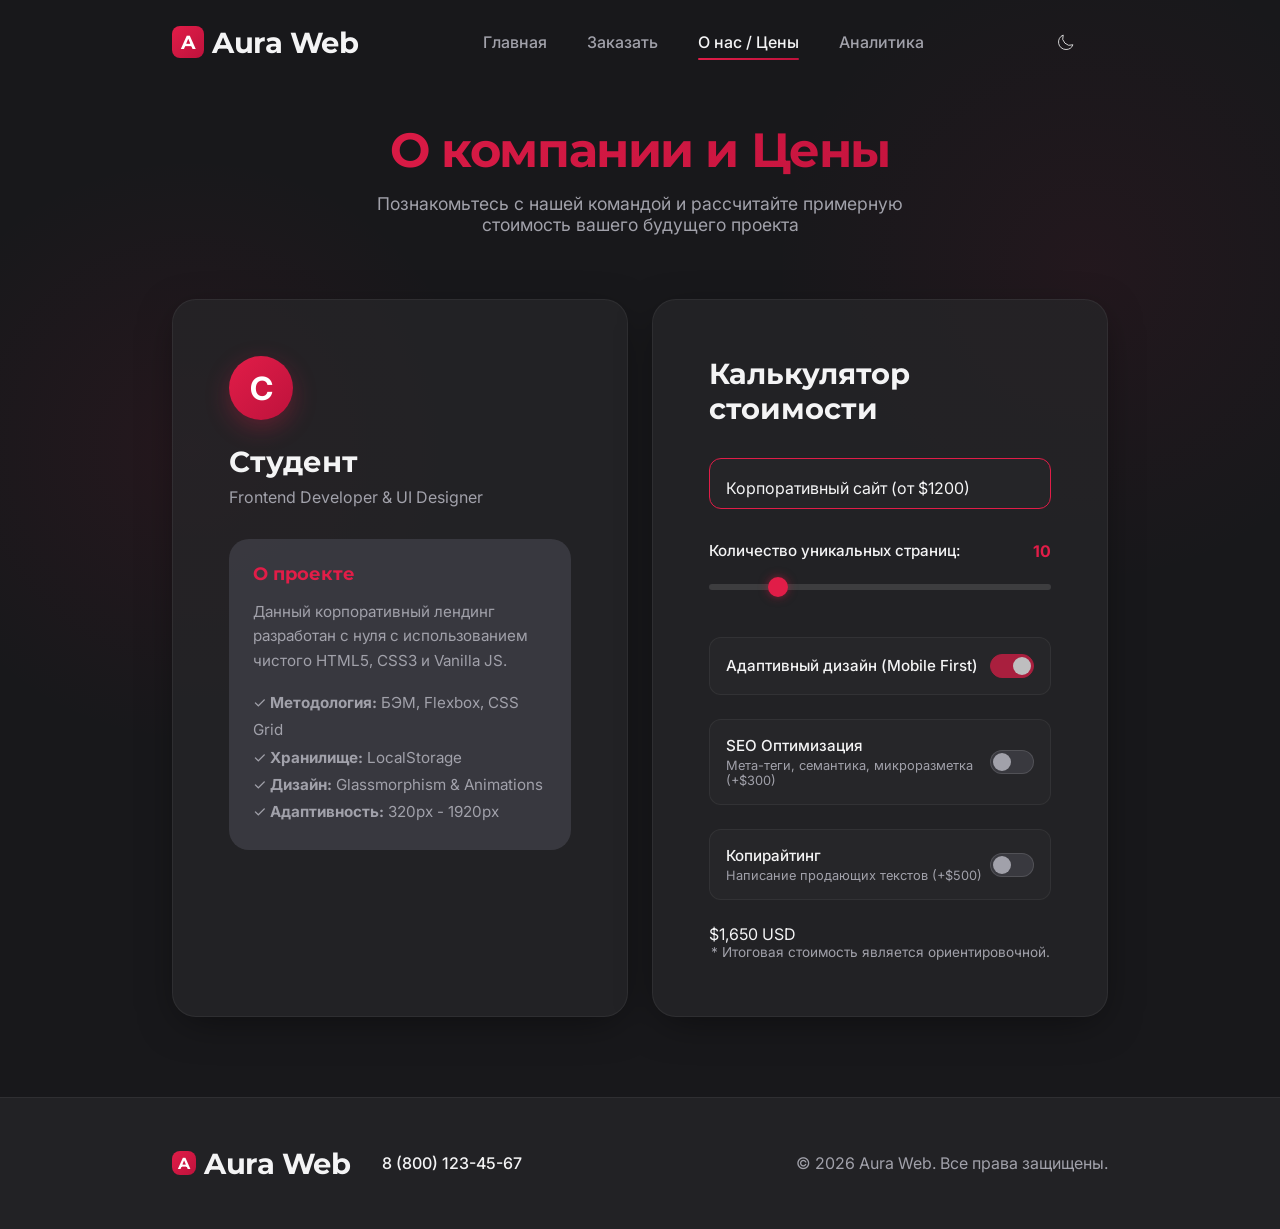
==== pages/about.html @ 347ad2d9 "upload" ====
<!DOCTYPE html>
<html lang="ru" data-theme="dark">

<head>
    <meta charset="UTF-8">
    <meta name="viewport" content="width=device-width, initial-scale=1.0">
    <link rel="preconnect" href="https://fonts.googleapis.com">
    <link rel="preconnect" href="https://fonts.gstatic.com" crossorigin>
    <link
        href="https://fonts.googleapis.com/css2?family=Inter:wght@400;500;600&family=Montserrat:wght@600;700&display=swap"
        rel="stylesheet">
    <title>О нас - Aura Web</title>
    <link rel="stylesheet" href="../css/style.css">
    <link rel="icon" href="data:,">

</head>

<body>
    <header class="header" id="header">
        <div class="container header__container">
            <a href="../index.html" class="logo">
                <div class="logo__icon">A</div>
                Aura Web
            </a>
            <nav class="nav">
                <ul class="nav__list" id="nav-list">
                    <li><a href="../index.html" class="nav__link">Главная</a></li>
                    <li><a href="form.html" class="nav__link">Заказать</a></li>
                    <li><a href="about.html" class="nav__link nav__link--active">О нас / Цены</a></li>
                    <li><a href="stats.html" class="nav__link">Аналитика</a></li>
                </ul>
            </nav>
            <div class="header__actions">
                <button class="theme-toggle" id="theme-toggle" aria-label="Переключить тему">
                    <svg fill="none" stroke="currentColor" viewBox="0 0 24 24" width="20" height="20">
                        <use href="../media/icons/moon.svg#moon"></use>
                    </svg>
                </button>
                <div class="burger" id="burger">
                    <span></span><span></span><span></span>
                </div>
            </div>
        </div>
    </header>

    <main class="container page-main">
        <h1 class="section-title animate-on-scroll text-center">О компании и Цены</h1>
        <p class="section-subtitle animate-on-scroll about-hero">Познакомьтесь с
            нашей командой и рассчитайте примерную стоимость вашего будущего проекта</p>

        <div class="form-grid">
            <!-- Author / Info Card -->
            <div class="glass author-card animate-on-scroll">
                <div class="author-avatar">С</div>
                <h2 class="service-tier-title">Студент</h2>
                <p class="service-tier-subtitle">Frontend Developer & UI Designer</p>

                <div class="about-card">
                    <h3 class="about-card-title">О проекте</h3>
                    <p class="about-card-desc">
                        Данный корпоративный лендинг разработан с нуля с использованием чистого HTML5, CSS3 и Vanilla
                        JS.
                    </p>
                    <ul class="about-list">
                        <li>✓ <strong>Методология:</strong> БЭМ, Flexbox, CSS Grid</li>
                        <li>✓ <strong>Хранилище:</strong> LocalStorage</li>
                        <li>✓ <strong>Дизайн:</strong> Glassmorphism & Animations</li>
                        <li>✓ <strong>Адаптивность:</strong> 320px - 1920px</li>
                    </ul>
                </div>
            </div>

            <!-- Calculator Card -->
            <div class="glass calc-card animate-on-scroll calc-card-wrap">
                <h2 class="calc-title">Калькулятор стоимости</h2>

                <div class="input-float">
                    <select id="calc-type" class="form__input">
                        <option value="landing">Лендинг пейдж (от $500)</option>
                        <option value="corporate" selected>Корпоративный сайт (от $1200)</option>
                        <option value="ecommerce">Интернет-магазин (от $2500)</option>
                        <option value="saas">SaaS Платформа (от $5000)</option>
                    </select>
                </div>

                <div class="my-8">
                    <div class="flex-between">
                        <span class="switch-label">Количество уникальных страниц:</span>
                        <span id="pages-val" class="calc-pages-val">10</span>
                    </div>
                    <input type="range" id="calc-pages" min="1" max="50" value="10">
                </div>

                <div class="switch-wrap">
                    <span class="switch-label">Адаптивный дизайн (Mobile First)</span>
                    <label class="switch">
                        <input type="checkbox" id="calc-mobile" checked disabled>
                        <span class="slider slider--disabled"></span>
                    </label>
                </div>

                <div class="switch-wrap">
                    <div>
                        <span class="switch-label d-block">SEO Оптимизация</span>
                        <span class="calc-sublabel">Мета-теги, семантика, микроразметка
                            (+$300)</span>
                    </div>
                    <label class="switch">
                        <input type="checkbox" id="calc-seo">
                        <span class="slider"></span>
                    </label>
                </div>

                <div class="switch-wrap">
                    <div>
                        <span class="switch-label d-block">Копирайтинг</span>
                        <span class="calc-sublabel">Написание продающих текстов
                            (+$500)</span>
                    </div>
                    <label class="switch">
                        <input type="checkbox" id="calc-copy">
                        <span class="slider"></span>
                    </label>
                </div>

                <div class="price-display">
                    $<span id="total-price">0</span> <span>USD</span>
                </div>

                <p class="calc-disclaimer">
                    * Итоговая стоимость является ориентировочной.
                </p>
            </div>
        </div>
    </main>

    <footer class="footer mt-40">
        <div class="container footer__container">
            <div class="logo">
                <div class="logo__icon logo__icon--small">A</div>Aura Web
            </div>
            <div class="footer__contact">
                <a href="tel:+18001234567" class="footer__phone"
                    style="color: var(--text-primary); text-decoration: none; font-weight: 500;">8 (800) 123-45-67</a>
            </div>
            <div class="footer__copy">&copy; 2026 Aura Web. Все права защищены.</div>
        </div>
    </footer>

    <!-- JS Logic specific to this page inside HTML for immediate parsing -->
    <script src="../js/about.js"></script>
    <script src="../js/storage.js"></script>
</body>

</html>
---- css/style.css ----
/* =========================================================================
   AURA WEB - MAIN STYLESHEET
   ========================================================================= */

/* 1. Variables & Fonts (Burgundy / Gray Theme) */
@import url('variables.css');

/* 2. Reset, Typography, Utilities */
@import url('base.css');

/* 3. Global Layout (Header, Footer, Container) */
@import url('layout.css');

/* 4. Reusable UI Components */
@import url('components.css');

/* 5. Page-Specific Styles */
@import url('pages.css');

/* 6. Media Queries */
@import url('responsive.css');
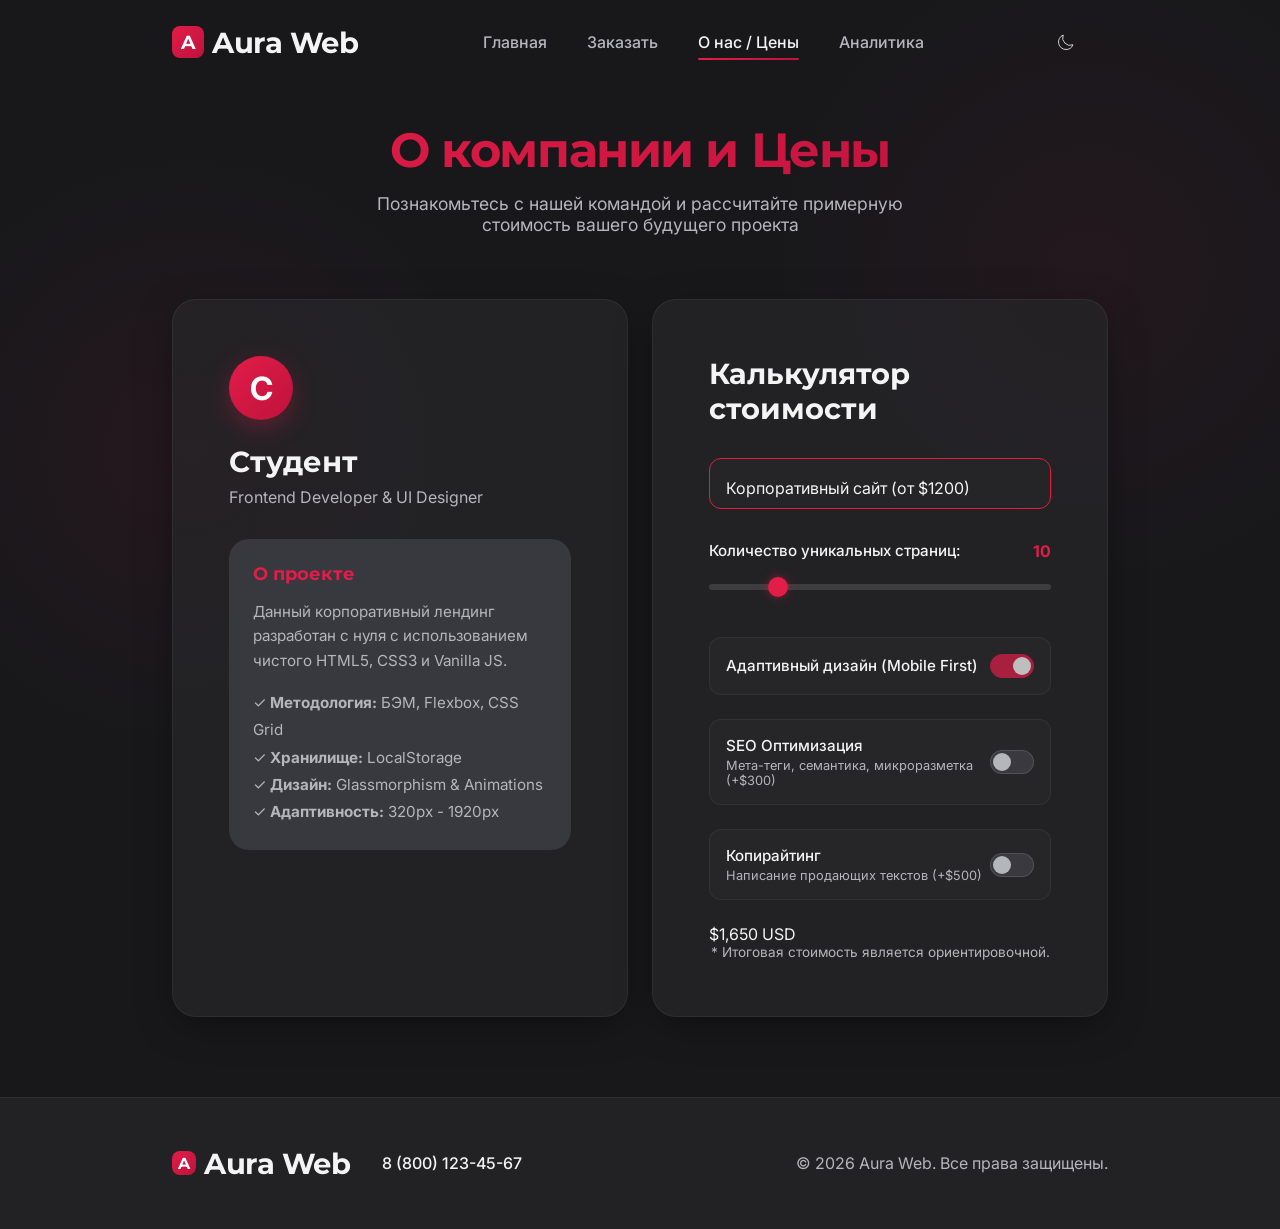
==== commit e33955bb: "validator_fix_and_optimize" ====
--- a/pages/about.html
+++ b/pages/about.html
@@ -10,9 +10,16 @@
         href="https://fonts.googleapis.com/css2?family=Inter:wght@400;500;600&family=Montserrat:wght@600;700&display=swap"
         rel="stylesheet">
     <title>О нас - Aura Web</title>
-    <link rel="stylesheet" href="../css/style.css">
-    <link rel="icon" href="data:,">
-
+    <link rel="stylesheet" href="../css/variables.css">
+    <link rel="stylesheet" href="../css/base.css">
+    <link rel="stylesheet" href="../css/layout.css">
+    <link rel="stylesheet" href="../css/components.css">
+    <link rel="stylesheet" href="../css/pages.css">
+    <link rel="stylesheet" href="../css/responsive.css">
+    <meta name="description" content="Aura Web — премиальная разработка корпоративных сайтов и приложений.">
+    <meta property="og:title" content="О нас - Aura Web">
+    <meta property="og:description" content="Aura Web — премиальная разработка корпоративных сайтов и приложений.">
+    <link rel="icon" type="image/svg+xml" href="[data-uri]">
 </head>
 
 <body>
@@ -36,9 +43,9 @@
                         <use href="../media/icons/moon.svg#moon"></use>
                     </svg>
                 </button>
-                <div class="burger" id="burger">
+                <button class="burger" id="burger" aria-label="Открыть мобильное меню" type="button">
                     <span></span><span></span><span></span>
-                </div>
+                </button>
             </div>
         </div>
     </header>
--- a/css/variables.css
+++ b/css/variables.css
@@ -0,0 +1,76 @@
+/* =========================================================================
+   VARIABLES & THEME (Burgundy / Gray)
+   ========================================================================= */
+@import url('https://fonts.googleapis.com/css2?family=Outfit:wght@300;400;500;600;700;800&family=Space+Grotesk:wght@500;700&display=swap');
+
+:root {
+    /* Dark Mode - Gray background, Burgundy Accents */
+    --bg-color: #18181b;
+    /* zinc-900 */
+    --bg-gradient: radial-gradient(circle at 15% 50%, rgba(190, 18, 60, 0.08), transparent 25%),
+        radial-gradient(circle at 85% 30%, rgba(159, 18, 57, 0.08), transparent 25%);
+    --surface: rgba(39, 39, 42, 0.7);
+    /* zinc-800 */
+    --surface-hover: rgba(63, 63, 70, 0.8);
+    /* zinc-700 */
+    --text-primary: #f4f4f5;
+    /* zinc-100 */
+    --text-secondary: #b5b5bc;
+    /* zinc-400 */
+    --border-light: rgba(255, 255, 255, 0.06);
+    --border-strong: rgba(255, 255, 255, 0.12);
+    --glass-shadow: 0 10px 40px -10px rgba(0, 0, 0, 0.5);
+
+    /* Burgundy Accents */
+    --accent-1: #e11d48;
+    /* rose-600 */
+    --accent-2: #be123c;
+    /* rose-700 */
+    --accent-gradient: linear-gradient(135deg, var(--accent-1), var(--accent-2));
+
+    --success: #10b981;
+    /* emerald-500 */
+    --danger: #ef4444;
+    /* red-500 */
+    --warning: #f59e0b;
+    /* amber-500 */
+
+    --font-main: 'Inter', sans-serif;
+    --font-display: 'Montserrat', sans-serif;
+    --radius-sm: 12px;
+    --radius-md: 20px;
+    --radius-lg: 24px;
+    --transition-fast: 0.2s cubic-bezier(0.4, 0, 0.2, 1);
+    --transition-normal: 0.4s cubic-bezier(0.4, 0, 0.2, 1);
+    --transition-slow: 0.7s cubic-bezier(0.22, 1, 0.36, 1);
+}
+
+[data-theme="light"] {
+    /* Light Mode - Neutral Gray background, Burgundy Accents */
+    --bg-color: #f4f4f5;
+    /* zinc-100 */
+    --bg-gradient: radial-gradient(circle at 15% 50%, rgba(225, 29, 72, 0.1), transparent 25%),
+        radial-gradient(circle at 85% 30%, rgba(190, 18, 60, 0.1), transparent 25%);
+    --surface: rgba(255, 255, 255, 0.7);
+    --surface-hover: rgba(255, 255, 255, 0.95);
+    --text-primary: #27272a;
+    /* zinc-800 */
+    --text-secondary: #3f3f46;
+    /* zinc-700 (Darker for better contrast) */
+    --border-light: rgba(24, 24, 27, 0.08);
+    /* zinc-900 at 8% */
+    --border-strong: rgba(24, 24, 27, 0.15);
+    --glass-shadow: 0 10px 40px -10px rgba(24, 24, 27, 0.08);
+
+    --accent-1: #e11d48;
+    /* rose-600 */
+    --accent-2: #be123c;
+    /* rose-700 */
+
+    --success: #059669;
+    /* emerald-600 */
+    --danger: #dc2626;
+    /* red-600 */
+    --warning: #d97706;
+    /* amber-600 */
+}
--- a/css/base.css
+++ b/css/base.css
@@ -0,0 +1,178 @@
+/* =========================================================================
+      RESET & BASE
+      ========================================================================= */
+* {
+    margin: 0;
+    padding: 0;
+    box-sizing: border-box;
+}
+
+html {
+    scroll-behavior: smooth;
+}
+
+img,
+picture,
+video,
+canvas,
+svg {
+    display: block;
+    max-width: 100%;
+    height: auto;
+}
+
+body {
+    font-family: var(--font-main);
+    background-color: var(--bg-color);
+    background-image: var(--bg-gradient);
+    background-attachment: fixed;
+    color: var(--text-primary);
+    /* Dynamic color based on theme */
+    min-height: 100vh;
+    display: flex;
+    flex-direction: column;
+    overflow-x: hidden;
+    overflow-wrap: break-word;
+    word-break: break-word;
+    transition: background-color var(--transition-normal), color var(--transition-normal);
+}
+
+@keyframes pageLoad {
+    0% {
+        opacity: 0;
+        transform: translateY(20px);
+    }
+
+    100% {
+        opacity: 1;
+        transform: translateY(0);
+    }
+}
+
+main {
+    animation: pageLoad 0.8s cubic-bezier(0.22, 1, 0.36, 1) forwards;
+}
+
+/* Custom Scrollbar */
+::-webkit-scrollbar {
+    width: 10px;
+}
+
+::-webkit-scrollbar-track {
+    background: var(--bg-color);
+}
+
+::-webkit-scrollbar-thumb {
+    background: var(--surface-hover);
+    border-radius: 5px;
+}
+
+::-webkit-scrollbar-thumb:hover {
+    background: var(--accent-1);
+}
+
+a {
+    text-decoration: none;
+    color: inherit;
+}
+
+li {
+    list-style: none;
+}
+
+button,
+input,
+select,
+textarea {
+    font-family: inherit;
+}
+
+button {
+    cursor: pointer;
+    border: none;
+    background: none;
+}
+
+/* =========================================================================
+      TYPOGRAPHY
+      ========================================================================= */
+h1,
+h2,
+h3,
+h4 {
+    font-family: var(--font-display);
+    font-weight: 700;
+}
+
+h1 {
+    line-height: 1.1;
+    letter-spacing: -0.03em;
+}
+
+.section-title {
+    font-size: clamp(2rem, 4vw, 3rem);
+    font-weight: 700;
+    margin-bottom: 1rem;
+    background: var(--accent-gradient);
+    -webkit-background-clip: text;
+    background-clip: text;
+    -webkit-text-fill-color: transparent;
+}
+
+.section-subtitle {
+    font-size: 1.1rem;
+    color: var(--text-secondary);
+    margin-bottom: 3rem;
+    max-width: 600px;
+}
+
+/* =========================================================================
+      TABLES
+      ========================================================================= */
+table {
+    width: 100%;
+    border-collapse: collapse;
+    font-family: var(--font-main);
+}
+
+th {
+    font-size: 12px;
+    font-weight: 600;
+    text-transform: uppercase;
+    text-align: left;
+    padding: 1rem;
+    color: var(--text-secondary);
+    border-bottom: 1px solid var(--border-strong);
+}
+
+td {
+    padding: 1rem;
+    border-bottom: 1px solid var(--border-light);
+    font-variant-numeric: tabular-nums;
+    /* Monospaced numbers */
+}
+
+/* =========================================================================
+      UTILITIES & ANIMATIONS
+      ========================================================================= */
+.glass {
+    background: var(--surface);
+    backdrop-filter: blur(16px);
+    -webkit-backdrop-filter: blur(16px);
+    border: 1px solid var(--border-light);
+    box-shadow: var(--glass-shadow);
+    border-radius: var(--radius-lg);
+}
+
+/* Fade in up animation class for Intersection Observer */
+.animate-on-scroll {
+    opacity: 0;
+    transform: translateY(30px);
+    transition: opacity 0.8s cubic-bezier(0.22, 1, 0.36, 1), transform 0.8s cubic-bezier(0.22, 1, 0.36, 1);
+    will-change: opacity, transform;
+}
+
+.animate-on-scroll.is-visible {
+    opacity: 1;
+    transform: translateY(0);
+}
--- a/css/layout.css
+++ b/css/layout.css
@@ -0,0 +1,226 @@
+/* =========================================================================
+      CONTAINER
+      ========================================================================= */
+.container {
+    max-width: 1000px;
+    margin: 0 auto;
+    padding-inline: 2rem;
+    width: 100%;
+}
+
+/* =========================================================================
+      HEADER & NAV
+      ========================================================================= */
+.header {
+    position: sticky;
+    top: 0;
+    width: 100%;
+    z-index: 1000;
+    padding: 1.5rem 0;
+    transition: var(--transition-normal);
+    background: transparent;
+    /* Initial state */
+}
+
+.header.scrolled,
+.header--solid {
+    padding: 1rem 0;
+    background: var(--surface);
+    backdrop-filter: blur(20px);
+    -webkit-backdrop-filter: blur(20px);
+    border-bottom: 1px solid var(--border-light);
+    box-shadow: 0 4px 30px rgba(0, 0, 0, 0.1);
+}
+
+.page-main {
+    padding-top: 40px;
+    /* Small gap for non-hero pages */
+    padding-bottom: 80px;
+}
+
+.mt-40 {
+    margin-top: 40px;
+}
+
+.header__container {
+    display: flex;
+    justify-content: space-between;
+    align-items: center;
+    gap: 1rem;
+}
+
+.header__actions {
+    display: flex;
+    align-items: center;
+    gap: 0.5rem;
+}
+
+.logo {
+    font-family: var(--font-display);
+    font-size: 1.8rem;
+    font-weight: 700;
+    letter-spacing: -0.5px;
+    display: flex;
+    align-items: center;
+    gap: 8px;
+}
+
+.logo__icon {
+    width: 32px;
+    height: 32px;
+    background: var(--accent-gradient);
+    border-radius: 8px;
+    display: grid;
+    place-items: center;
+    color: #fff;
+    font-size: 1.2rem;
+}
+
+.theme-toggle {
+    margin-right: 1.5rem;
+    padding: 8px;
+    border-radius: 50%;
+    color: var(--text-primary);
+    transition: transform 0.2s cubic-bezier(0.4, 0, 0.2, 1), background-color 0.2s, color 0.2s;
+    display: grid;
+    place-items: center;
+}
+
+.theme-toggle:hover {
+    background: var(--surface-hover);
+    color: var(--accent-1);
+}
+
+.nav__list {
+    display: flex;
+    gap: 2.5rem;
+    align-items: center;
+}
+
+.nav__link {
+    font-weight: 500;
+    color: var(--text-secondary);
+    transition: var(--transition-fast);
+    position: relative;
+    padding: 0.5rem 0;
+}
+
+.nav__link:hover,
+.nav__link--active {
+    color: var(--text-primary);
+}
+
+.nav__link::after {
+    content: '';
+    position: absolute;
+    bottom: 0;
+    left: 0;
+    width: 0;
+    height: 2px;
+    background: var(--accent-gradient);
+    transition: var(--transition-normal);
+    border-radius: 2px;
+}
+
+.nav__link:hover::after,
+.nav__link--active::after {
+    width: 100%;
+}
+
+.burger {
+    display: none;
+    width: 30px;
+    height: 20px;
+    position: relative;
+    z-index: 1001;
+}
+
+.burger span {
+    display: block;
+    position: absolute;
+    height: 2px;
+    width: 100%;
+    background: var(--text-primary);
+    border-radius: 2px;
+    transition: var(--transition-fast);
+}
+
+.burger span:nth-child(1) {
+    top: 0;
+}
+
+.burger span:nth-child(2) {
+    top: 9px;
+}
+
+.burger span:nth-child(3) {
+    top: 18px;
+}
+
+.burger.active span:nth-child(1) {
+    top: 9px;
+    transform: rotate(45deg);
+}
+
+.burger.active span:nth-child(2) {
+    opacity: 0;
+}
+
+.burger.active span:nth-child(3) {
+    top: 9px;
+    transform: rotate(-45deg);
+}
+
+/* =========================================================================
+      FOOTER
+      ========================================================================= */
+.footer {
+    margin-top: auto;
+    padding: 3rem 0;
+    border-top: 1px solid var(--border-light);
+    background: var(--surface);
+}
+
+.footer__container {
+    display: grid;
+    grid-template-columns: auto 1fr auto;
+    align-items: center;
+    gap: 2rem;
+}
+
+.socials {
+    display: flex;
+    gap: 1rem;
+}
+
+.social-link {
+    width: 40px;
+    height: 40px;
+    border-radius: 50%;
+    background: var(--surface-hover);
+    display: grid;
+    place-items: center;
+    color: var(--text-primary);
+    transition: var(--transition-fast);
+}
+
+.social-link:hover {
+    background: var(--accent-1);
+    color: white;
+    transform: translateY(-3px);
+}
+
+.footer__copy {
+    color: var(--text-secondary);
+}
+
+.logo__icon--small {
+    width: 24px;
+    height: 24px;
+    font-size: 1rem;
+}
+
+.theme-toggle-wrap {
+    display: flex;
+    align-items: center;
+}
--- a/css/components.css
+++ b/css/components.css
@@ -0,0 +1,525 @@
+/* =========================================================================
+      BUTTONS
+      ========================================================================= */
+.btn {
+    display: inline-flex;
+    align-items: center;
+    justify-content: center;
+    gap: 8px;
+    padding: 0.8rem 1.8rem;
+    border-radius: var(--radius-sm);
+    font-family: var(--font-display);
+    font-weight: 600;
+    text-transform: uppercase;
+    letter-spacing: 0.05em;
+    font-size: 1rem;
+    transition: var(--transition-normal);
+    position: relative;
+    overflow: hidden;
+    z-index: 1;
+}
+
+.btn::before {
+    content: '';
+    position: absolute;
+    top: 0;
+    left: 0;
+    width: 100%;
+    height: 100%;
+    background: rgba(255, 255, 255, 0.1);
+    transform: translateX(-100%) skewX(-15deg);
+    transition: var(--transition-normal);
+    z-index: -1;
+}
+
+.btn:hover::before {
+    transform: translateX(100%) skewX(-15deg);
+}
+
+.btn--primary {
+    background: var(--accent-gradient);
+    color: white;
+    box-shadow: 0 4px 15px rgba(225, 29, 72, 0.3);
+}
+
+.btn--primary:hover {
+    box-shadow: 0 6px 25px rgba(225, 29, 72, 0.5);
+    transform: translateY(-2px);
+}
+
+.btn--outline {
+    background: transparent;
+    border: 1px solid var(--border-strong);
+    color: var(--text-primary);
+}
+
+.btn--outline:hover {
+    border-color: var(--accent-1);
+    background: var(--surface);
+}
+
+.btn--danger {
+    background: rgba(239, 68, 68, 0.1);
+    color: var(--danger);
+    border: 1px solid rgba(239, 68, 68, 0.3);
+}
+
+.btn--danger:hover {
+    background: var(--danger);
+    color: white;
+}
+
+/* =========================================================================
+      MODAL & TOAST
+      ========================================================================= */
+.modal-overlay {
+    position: fixed;
+    inset: 0;
+    background: rgba(0, 0, 0, 0.6);
+    backdrop-filter: blur(8px);
+    z-index: 2000;
+    display: flex;
+    align-items: center;
+    justify-content: center;
+    opacity: 0;
+    visibility: hidden;
+    transition: var(--transition-normal);
+}
+
+.modal-overlay.active {
+    opacity: 1;
+    visibility: visible;
+}
+
+.modal {
+    background: var(--surface);
+    border: 1px solid var(--border-light);
+    border-radius: var(--radius-lg);
+    width: 90%;
+    max-width: 600px;
+    padding: 2.5rem;
+    transform: translateY(20px) scale(0.95);
+    transition: var(--transition-normal);
+    box-shadow: 0 25px 50px -12px rgba(0, 0, 0, 0.5);
+}
+
+.modal-overlay.active .modal {
+    transform: translateY(0) scale(1);
+}
+
+.modal__header {
+    display: flex;
+    justify-content: space-between;
+    align-items: center;
+    margin-bottom: 2rem;
+}
+
+.modal__actions {
+    display: flex;
+    gap: 1rem;
+    margin-top: 1rem;
+    width: 100%;
+}
+
+.modal__actions .btn {
+    flex: 1;
+}
+
+.empty-state {
+    display: none;
+    text-align: center;
+    padding: 3rem;
+    color: var(--text-secondary);
+}
+
+.text-center {
+    text-align: center;
+}
+
+.mb-0 {
+    margin-bottom: 0;
+}
+
+.d-block {
+    display: block;
+}
+
+.my-8 {
+    margin: 2rem 0;
+}
+
+.flex-between {
+    display: flex;
+    justify-content: space-between;
+    margin-bottom: 0.5rem;
+}
+
+.btn-close {
+    font-size: 1.5rem;
+    color: var(--text-secondary);
+    transition: var(--transition-fast);
+}
+
+.btn-close:hover {
+    color: var(--text-primary);
+    transform: rotate(90deg);
+}
+
+/* Toast */
+.toast-container {
+    position: fixed;
+    bottom: 2rem;
+    right: 2rem;
+    z-index: 3000;
+    display: flex;
+    flex-direction: column;
+    gap: 1rem;
+}
+
+.toast {
+    padding: 1rem 1.5rem;
+    border-radius: var(--radius-sm);
+    background: var(--surface);
+    border-left: 4px solid var(--accent-1);
+    box-shadow: var(--glass-shadow);
+    display: flex;
+    align-items: center;
+    gap: 1rem;
+    transform: translateX(120%);
+    transition: transform 0.4s cubic-bezier(0.68, -0.55, 0.265, 1.55);
+}
+
+.toast.show {
+    transform: translateX(0);
+}
+
+.toast.error {
+    border-left-color: var(--danger);
+}
+
+.toast.success {
+    border-left-color: var(--success);
+}
+
+/* =========================================================================
+      FORM LAYOUT (Floating Labels)
+      ========================================================================= */
+.form-grid {
+    display: grid;
+    grid-template-columns: repeat(auto-fit, minmax(min(100%, 300px), 1fr));
+    gap: 1.5rem;
+}
+
+.form-grid .full-width {
+    grid-column: 1 / -1;
+}
+
+.input-float {
+    position: relative;
+    margin-bottom: 1.5rem;
+}
+
+.input-float .form__input {
+    width: 100%;
+    padding: 1.2rem 1rem 0.6rem;
+    background: var(--surface);
+    border: 1px solid var(--border-strong);
+    border-radius: var(--radius-sm);
+    font-family: 'Inter', sans-serif;
+    font-size: 16px;
+    /* Avoid iOS zoom */
+    font-weight: 400;
+    color: var(--text-primary);
+    transition: var(--transition-fast);
+}
+
+.input-float textarea.form__input {
+    min-height: 120px;
+    resize: vertical;
+}
+
+.input-float label {
+    position: absolute;
+    left: 1rem;
+    top: 1rem;
+    color: rgba(255, 255, 255, 0.6);
+    font-family: 'Inter', sans-serif;
+    font-size: 13px;
+    font-weight: 500;
+    pointer-events: none;
+    transition: var(--transition-fast);
+}
+
+.input-float .form__input:focus,
+.input-float .form__input:not(:placeholder-shown) {
+    border-color: var(--accent-1);
+}
+
+.input-float .form__input:focus+label,
+.input-float .form__input:not(:placeholder-shown)+label {
+    top: 0.3rem;
+    font-size: 0.75rem;
+    color: var(--accent-1);
+}
+
+.input-float .form__input.error {
+    border-color: var(--danger);
+}
+
+/* =========================================================================
+      SWITCH TOGGLES
+      ========================================================================= */
+.switch-wrap {
+    display: flex;
+    justify-content: space-between;
+    align-items: center;
+    margin-bottom: 1.5rem;
+    padding: 1rem;
+    background: rgba(255, 255, 255, 0.02);
+    border-radius: var(--radius-sm);
+    border: 1px solid var(--border-light);
+}
+
+.switch-label {
+    font-weight: 500;
+    font-size: 0.95rem;
+}
+
+.switch {
+    position: relative;
+    display: inline-block;
+    width: 44px;
+    height: 24px;
+    flex-shrink: 0;
+}
+
+.switch input {
+    opacity: 0;
+    width: 0;
+    height: 0;
+}
+
+.slider {
+    position: absolute;
+    cursor: pointer;
+    top: 0;
+    left: 0;
+    right: 0;
+    bottom: 0;
+    background-color: var(--surface-hover);
+    transition: .3s;
+    border-radius: 24px;
+    border: 1px solid var(--border-strong);
+}
+
+.slider:before {
+    position: absolute;
+    content: "";
+    height: 18px;
+    width: 18px;
+    left: 2px;
+    bottom: 2px;
+    background-color: var(--text-secondary);
+    transition: .3s;
+    border-radius: 50%;
+}
+
+input:checked+.slider {
+    background-color: var(--accent-1);
+    border-color: var(--accent-1);
+}
+
+input:checked+.slider:before {
+    transform: translateX(20px);
+    background-color: white;
+}
+
+/* Base form elements */
+.input-group {
+    position: relative;
+}
+
+.input-group svg {
+    position: absolute;
+    left: 1rem;
+    top: 50%;
+    transform: translateY(-50%);
+    color: var(--text-secondary);
+    width: 20px;
+    height: 20px;
+}
+
+.form__input {
+    background: var(--surface);
+    border: 1px solid var(--border-strong);
+    color: var(--text-primary);
+    padding: 0.8rem 1rem 0.8rem 3rem;
+    /* padding left for icon */
+    border-radius: var(--radius-sm);
+    font-family: 'Inter', sans-serif;
+    font-size: 16px;
+    /* Avoid iOS zoom */
+    font-weight: 400;
+    transition: var(--transition-fast);
+    width: 100%;
+}
+
+select.form__input {
+    padding-left: 1rem;
+    appearance: none;
+    background-image: url("../media/icons/chevron-down.svg");
+    background-repeat: no-repeat;
+    background-position: right 1rem center;
+    background-size: 1em;
+}
+
+select.form__input option {
+    background: var(--bg-color);
+    color: var(--text-primary);
+}
+
+.form__input:focus {
+    outline: none;
+    border-color: var(--accent-1);
+    box-shadow: 0 0 0 3px rgba(225, 29, 72, 0.2);
+}
+
+/* =========================================================================
+      FAQ ACCORDION
+      ========================================================================= */
+.faq {
+    padding: 100px 0;
+    max-width: 800px;
+    margin: 0 auto;
+}
+
+.accordion {
+    margin-top: 3rem;
+}
+
+.accordion-item {
+    margin-bottom: 1rem;
+    border: 1px solid var(--border-light);
+    border-radius: var(--radius-sm);
+    background: var(--surface);
+    overflow: hidden;
+    transition: var(--transition-fast);
+}
+
+.accordion-header {
+    width: 100%;
+    text-align: left;
+    padding: 1.5rem;
+    font-size: 1.1rem;
+    font-weight: 600;
+    display: flex;
+    justify-content: space-between;
+    align-items: center;
+    color: var(--text-primary);
+}
+
+.accordion-icon {
+    width: 24px;
+    height: 24px;
+    border-radius: 50%;
+    background: rgba(255, 255, 255, 0.05);
+    display: grid;
+    place-items: center;
+    transition: transform var(--transition-normal);
+}
+
+.accordion-item.active .accordion-icon {
+    transform: rotate(180deg);
+    background: var(--accent-1);
+    color: white;
+}
+
+.accordion-content {
+    max-height: 0;
+    overflow: hidden;
+    transition: max-height 0.4s ease-out;
+}
+
+.accordion-content-inner {
+    padding: 0 1.5rem 1.5rem;
+    color: var(--text-secondary);
+    line-height: 1.6;
+}
+
+/* =========================================================================
+      STATS WIDGETS
+      ========================================================================= */
+.stats-grid {
+    display: grid;
+    grid-template-columns: repeat(auto-fit, minmax(min(100%, 280px), 1fr));
+    gap: 2rem;
+    margin-bottom: 3rem;
+}
+
+.stat-card {
+    padding: 3.5rem 2.5rem;
+    text-align: center;
+}
+
+.stat-val {
+    font-size: 3rem;
+    font-family: var(--font-display);
+    font-weight: 700;
+    color: var(--accent-1);
+    margin: 1rem 0;
+}
+
+.progress-wrap {
+    margin-bottom: 2.5rem;
+}
+
+.progress-info {
+    display: flex;
+    justify-content: space-between;
+    margin-bottom: 0.5rem;
+    font-size: 0.95rem;
+}
+
+.progress-bar {
+    width: 100%;
+    height: 8px;
+    background: rgba(255, 255, 255, 0.05);
+    border-radius: 4px;
+    overflow: hidden;
+}
+
+.progress-fill {
+    height: 100%;
+    width: 0;
+    background: var(--accent-gradient);
+    border-radius: 4px;
+    transition: width 1s cubic-bezier(0.22, 1, 0.36, 1);
+}
+
+/* Range Input Styling */
+input[type=range] {
+    -webkit-appearance: none;
+    appearance: none;
+    width: 100%;
+    background: transparent;
+    margin: 15px 0;
+}
+
+input[type=range]::-webkit-slider-runnable-track {
+    width: 100%;
+    height: 6px;
+    cursor: pointer;
+    background: var(--border-strong);
+    border-radius: 3px;
+}
+
+input[type=range]::-webkit-slider-thumb {
+    height: 20px;
+    width: 20px;
+    border-radius: 50%;
+    background: var(--accent-1);
+    cursor: pointer;
+    -webkit-appearance: none;
+    margin-top: -7px;
+    box-shadow: 0 0 10px rgba(225, 29, 72, 0.5);
+}
--- a/css/pages.css
+++ b/css/pages.css
@@ -0,0 +1,801 @@
+/* =========================================================================
+      HERO SECTION
+      ========================================================================= */
+.hero {
+    min-height: 100vh;
+    display: flex;
+    align-items: center;
+    padding-top: 0;
+    /* Header already pushes it down */
+    position: relative;
+}
+
+.hero::before {
+    content: '';
+    position: absolute;
+    top: 20%;
+    right: 10%;
+    width: 400px;
+    height: 400px;
+    background: var(--accent-2);
+    filter: blur(150px);
+    opacity: 0.2;
+    border-radius: 50%;
+    animation: float 10s ease-in-out infinite alternate;
+    z-index: -1;
+}
+
+@keyframes float {
+    0% {
+        transform: translate(0, 0);
+    }
+
+    100% {
+        transform: translate(-50px, 50px);
+    }
+}
+
+.hero__content {
+    max-width: 800px;
+}
+
+.hero__badge {
+    display: inline-block;
+    padding: 0.4rem 1rem;
+    background: rgba(225, 29, 72, 0.1);
+    border: 1px solid rgba(225, 29, 72, 0.2);
+    border-radius: 30px;
+    color: var(--accent-1);
+    font-weight: 500;
+    font-size: 0.9rem;
+    margin-bottom: 1.5rem;
+}
+
+.hero__title {
+    font-size: clamp(3rem, 6vw, 5rem);
+    margin-bottom: 1.5rem;
+    letter-spacing: -1px;
+}
+
+.hero__title span {
+    background: var(--accent-gradient);
+    -webkit-background-clip: text;
+    background-clip: text;
+    -webkit-text-fill-color: transparent;
+}
+
+.hero__desc {
+    font-size: clamp(1.1rem, 2vw, 1.25rem);
+    color: var(--text-secondary);
+    margin-bottom: 2.5rem;
+    line-height: 1.6;
+    max-width: 600px;
+}
+
+.hero__actions {
+    display: flex;
+    gap: 1rem;
+    flex-wrap: wrap;
+}
+
+/* =========================================================================
+      SERVICES SECTION
+      ========================================================================= */
+.services {
+    padding: 100px 0;
+}
+
+.services__grid {
+    display: grid;
+    grid-template-columns: repeat(auto-fit, minmax(min(100%, 300px), 1fr));
+    gap: 2rem;
+    margin-top: 3rem;
+}
+
+.service-card {
+    padding: 2.5rem;
+    border-radius: var(--radius-lg);
+    transition: var(--transition-normal);
+    position: relative;
+    overflow: hidden;
+}
+
+.service-card:hover {
+    transform: translateY(-10px);
+    border-color: var(--accent-1);
+}
+
+.service-card__icon {
+    width: 60px;
+    height: 60px;
+    border-radius: var(--radius-md);
+    background: rgba(225, 29, 72, 0.1);
+    color: var(--accent-1);
+    display: grid;
+    place-items: center;
+    margin-bottom: 1.5rem;
+}
+
+.service-card__icon svg {
+    width: 32px;
+    height: 32px;
+}
+
+.service-card h3 {
+    font-size: 1.4rem;
+    margin-bottom: 1rem;
+}
+
+.service-card p {
+    color: var(--text-secondary);
+    line-height: 1.6;
+}
+
+/* =========================================================================
+      DASHBOARD & FILTERS
+      ========================================================================= */
+.dashboard {
+    padding: 100px 0;
+}
+
+.dashboard__header {
+    display: flex;
+    justify-content: space-between;
+    align-items: flex-end;
+    margin-bottom: 3rem;
+    flex-wrap: wrap;
+    gap: 2rem;
+}
+
+.filters {
+    display: flex;
+    gap: 1rem;
+    flex-wrap: wrap;
+}
+
+/* =========================================================================
+      PROJECT CARDS
+      ========================================================================= */
+.projects-grid {
+    display: grid;
+    grid-template-columns: repeat(auto-fill, minmax(min(100%, 340px), 1fr));
+    gap: 2rem;
+}
+
+.card {
+    border-radius: var(--radius-lg);
+    padding: 2rem;
+    display: flex;
+    flex-direction: column;
+    transition: var(--transition-normal);
+    position: relative;
+}
+
+.card:hover {
+    transform: translateY(-5px) scale(1.02);
+    box-shadow: 0 20px 40px -10px rgba(0, 0, 0, 0.4);
+    border-color: rgba(255, 255, 255, 0.2);
+}
+
+.card__header {
+    display: flex;
+    justify-content: space-between;
+    align-items: flex-start;
+    margin-bottom: 1.5rem;
+}
+
+.card__title {
+    font-size: 1.3rem;
+    margin-bottom: 0.5rem;
+}
+
+.badge {
+    padding: 0.3rem 0.8rem;
+    border-radius: 20px;
+    font-size: 0.8rem;
+    font-weight: 600;
+    text-transform: uppercase;
+    letter-spacing: 0.5px;
+}
+
+.badge--category {
+    background: rgba(190, 18, 60, 0.1);
+    color: var(--accent-2);
+    border: 1px solid rgba(190, 18, 60, 0.2);
+}
+
+.card__desc {
+    color: var(--text-secondary);
+    font-size: 0.95rem;
+    line-height: 1.5;
+    margin-bottom: 1.5rem;
+    flex: 1;
+    display: -webkit-box;
+    -webkit-line-clamp: 3;
+    line-clamp: 3;
+    -webkit-box-orient: vertical;
+    overflow: hidden;
+}
+
+.card__meta {
+    display: flex;
+    justify-content: space-between;
+    color: var(--text-secondary);
+    font-size: 0.9rem;
+    margin-bottom: 1.5rem;
+    padding-top: 1rem;
+    border-top: 1px solid var(--border-light);
+}
+
+.card__price {
+    font-weight: 700;
+    color: var(--accent-1);
+    font-size: 1.1rem;
+}
+
+.card__footer {
+    display: flex;
+    justify-content: space-between;
+    align-items: center;
+}
+
+.card__actions {
+    display: flex;
+    gap: 0.5rem;
+}
+
+.btn-icon {
+    width: 36px;
+    height: 36px;
+    border-radius: 8px;
+    display: grid;
+    place-items: center;
+    background: var(--surface-hover);
+    color: var(--text-secondary);
+    transition: var(--transition-fast);
+}
+
+.btn-icon:hover {
+    background: var(--accent-1);
+    color: white;
+}
+
+.btn-icon.delete:hover {
+    background: var(--danger);
+}
+
+/* Custom Checkbox */
+.status-toggle {
+    display: flex;
+    align-items: center;
+    gap: 8px;
+    cursor: pointer;
+    font-size: 0.9rem;
+    font-weight: 500;
+}
+
+.status-toggle input {
+    appearance: none;
+    width: 22px;
+    height: 22px;
+    border: 2px solid var(--border-strong);
+    border-radius: 6px;
+    background: transparent;
+    cursor: pointer;
+    transition: var(--transition-fast);
+    position: relative;
+}
+
+.status-toggle input:checked {
+    background: var(--success);
+    border-color: var(--success);
+}
+
+.status-toggle input:checked::after {
+    content: '';
+    position: absolute;
+    left: 6px;
+    top: 2px;
+    width: 4px;
+    height: 10px;
+    border: solid white;
+    border-width: 0 2px 2px 0;
+    transform: rotate(45deg);
+}
+
+/* =========================================================================
+      PARTNERS SECTION
+      ========================================================================= */
+.partners {
+    padding: 6rem 0;
+    background: var(--surface);
+    border-top: 1px solid var(--border-light);
+    border-bottom: 1px solid var(--border-light);
+}
+
+.partners-grid {
+    display: flex;
+    flex-wrap: wrap;
+    justify-content: center;
+    align-items: center;
+    gap: 4rem;
+    margin-top: 3rem;
+}
+
+.partner-logo {
+    font-size: 1.8rem;
+    font-weight: 800;
+    color: var(--text-secondary);
+    opacity: 0.5;
+    transition: opacity 0.3s, color 0.3s;
+    letter-spacing: -1px;
+    display: flex;
+    align-items: center;
+    gap: 0.5rem;
+    text-decoration: none;
+}
+
+.partner-logo svg {
+    width: 32px;
+    height: 32px;
+}
+
+.partner-logo:hover {
+    opacity: 1;
+    color: var(--accent-1);
+}
+
+/* =========================================================================
+      GALLERY SECTION
+      ========================================================================= */
+.gallery {
+    padding: 6rem 0;
+}
+
+.gallery-grid {
+    display: grid;
+    grid-template-columns: repeat(auto-fill, minmax(300px, 1fr));
+    gap: 1.5rem;
+    margin-top: 3rem;
+}
+
+.gallery-item {
+    aspect-ratio: 4/3;
+    background: var(--surface-hover);
+    border-radius: var(--radius-md);
+    overflow: hidden;
+    position: relative;
+    cursor: pointer;
+    border: 1px solid var(--border-light);
+}
+
+.gallery-img {
+    width: 100%;
+    height: 100%;
+    object-fit: cover;
+    transition: transform 0.6s cubic-bezier(0.22, 1, 0.36, 1);
+    display: block;
+}
+
+.gallery-item:hover .gallery-img {
+    transform: scale(1.08);
+}
+
+.gallery-overlay {
+    position: absolute;
+    inset: 0;
+    background: linear-gradient(to top, rgba(0, 0, 0, 0.8) 0%, transparent 50%);
+    opacity: 0;
+    transition: opacity 0.3s;
+    display: flex;
+    flex-direction: column;
+    justify-content: flex-end;
+    padding: 1.5rem;
+    color: white;
+}
+
+.gallery-item:hover .gallery-overlay {
+    opacity: 1;
+}
+
+.gallery-title {
+    font-size: 1.2rem;
+    margin-bottom: 0.2rem;
+    font-weight: 600;
+    text-shadow: 0 2px 4px rgba(0, 0, 0, 0.5);
+}
+
+.gallery-cat {
+    font-size: 0.85rem;
+    color: #ccc;
+    text-shadow: 0 1px 2px rgba(0, 0, 0, 0.5);
+}
+
+/* =========================================================================
+      REVIEWS SECTION
+      ========================================================================= */
+.reviews {
+    padding: 6rem 0;
+    background: var(--surface);
+    border-top: 1px solid var(--border-light);
+}
+
+.reviews-grid {
+    display: grid;
+    grid-template-columns: repeat(auto-fill, minmax(320px, 1fr));
+    gap: 2rem;
+    margin-top: 3rem;
+    margin-bottom: 5rem;
+}
+
+.review-card {
+    padding: 2rem;
+    border-radius: var(--radius-lg);
+    background: var(--bg-main);
+    border: 1px solid var(--border-light);
+    box-shadow: 0 10px 30px rgba(0, 0, 0, 0.05);
+    transition: transform 0.3s, box-shadow 0.3s;
+}
+
+.review-card:hover {
+    transform: translateY(-5px);
+    box-shadow: 0 15px 40px rgba(0, 0, 0, 0.1);
+}
+
+.review-header {
+    display: flex;
+    justify-content: space-between;
+    align-items: flex-start;
+    margin-bottom: 1.5rem;
+}
+
+.review-author-info {
+    display: flex;
+    align-items: center;
+    gap: 1rem;
+}
+
+.review-avatar {
+    width: 48px;
+    height: 48px;
+    border-radius: 50%;
+    background: var(--surface-hover);
+    display: grid;
+    place-items: center;
+    font-weight: 700;
+    color: var(--accent-1);
+    font-size: 1.2rem;
+}
+
+.review-author {
+    font-weight: 600;
+    color: var(--text-primary);
+    font-size: 1.05rem;
+    display: block;
+}
+
+.review-date {
+    font-size: 0.8rem;
+    color: var(--text-secondary);
+    margin-top: 0.2rem;
+    display: block;
+}
+
+.review-rating {
+    color: #fbbf24;
+    letter-spacing: 2px;
+    font-size: 1.1rem;
+}
+
+.review-text {
+    color: var(--text-secondary);
+    line-height: 1.7;
+    font-size: 0.95rem;
+    font-style: italic;
+}
+
+.review-form-container {
+    max-width: 650px;
+    margin: 0 auto;
+    padding: 3rem;
+    border-radius: var(--radius-lg);
+}
+
+.review-form-title {
+    margin-bottom: 2rem;
+}
+
+/* =========================================================================
+      STATS PAGE
+      ========================================================================= */
+.kpi-title {
+    color: var(--text-secondary);
+    font-size: 1.1rem;
+    font-weight: 500;
+}
+
+.kpi-success {
+    color: var(--success);
+    font-size: 0.9rem;
+}
+
+.kpi-text {
+    color: var(--text-secondary);
+    font-size: 0.9rem;
+}
+
+.stat-val--warning {
+    color: var(--warning);
+}
+
+.stats-section-title {
+    font-size: 1.4rem;
+    margin-bottom: 2rem;
+}
+
+.stats-dashboard {
+    display: grid;
+    gap: 2rem;
+}
+
+.chart-card {
+    padding: 3.5rem;
+}
+
+.budget-layout {
+    display: grid;
+    grid-template-columns: 1fr 1fr;
+    gap: 3rem;
+    align-items: center;
+    margin-top: 3rem;
+}
+
+.circle-chart-container {
+    position: relative;
+    width: 250px;
+    height: 250px;
+    margin: 0 auto;
+}
+
+.circle-chart {
+    width: 100%;
+    height: 100%;
+    border-radius: 50%;
+}
+
+.circle-chart::after {
+    content: '';
+    position: absolute;
+    inset: 35px;
+    background: var(--surface);
+    border-radius: 50%;
+    z-index: 1;
+}
+
+.chart-center {
+    position: absolute;
+    inset: 0;
+    display: flex;
+    flex-direction: column;
+    align-items: center;
+    justify-content: center;
+    z-index: 2;
+    pointer-events: none;
+}
+
+.chart-label {
+    font-size: 0.8rem;
+    color: var(--text-secondary);
+}
+
+.chart-value {
+    font-size: 1.1rem;
+    color: var(--text-primary);
+    margin-top: 5px;
+}
+
+.chart-legend {
+    display: flex;
+    flex-direction: column;
+    gap: 1rem;
+    justify-content: center;
+}
+
+.legend-item {
+    display: flex;
+    align-items: center;
+    gap: 1rem;
+    font-size: 0.95rem;
+    color: var(--text-primary);
+    padding: 1rem;
+    border-radius: var(--radius-sm);
+    background: rgba(255, 255, 255, 0.03);
+    border: 1px solid var(--border-light);
+    transition: var(--transition-fast);
+}
+
+.legend-item:hover {
+    transform: translateX(10px);
+    background: rgba(255, 255, 255, 0.08);
+}
+
+.legend-color {
+    width: 16px;
+    height: 16px;
+    border-radius: 4px;
+    flex-shrink: 0;
+}
+
+/* =========================================================================
+      ABOUT PAGE
+      ========================================================================= */
+.about-hero {
+    text-align: center;
+    margin: 0 auto 4rem;
+}
+
+.service-tier-title {
+    font-size: 1.8rem;
+    margin-bottom: 0.5rem;
+}
+
+.service-tier-subtitle {
+    color: var(--text-secondary);
+    margin-bottom: 2rem;
+}
+
+.about-card {
+    text-align: left;
+    background: var(--surface-hover);
+    padding: 1.5rem;
+    border-radius: var(--radius-md);
+}
+
+.author-card {
+    padding: 3.5rem;
+}
+
+.author-avatar {
+    width: 64px;
+    height: 64px;
+    border-radius: 50%;
+    background: var(--accent-gradient);
+    color: white;
+    font-size: 2rem;
+    font-weight: 700;
+    display: grid;
+    place-items: center;
+    margin-bottom: 1.5rem;
+    box-shadow: 0 8px 24px rgba(225, 29, 72, 0.3);
+}
+
+.about-card-title {
+    margin-bottom: 1rem;
+    font-size: 1.1rem;
+    color: var(--accent-1);
+}
+
+.about-card-desc {
+    color: var(--text-secondary);
+    font-size: 0.95rem;
+    line-height: 1.6;
+    margin-bottom: 1rem;
+}
+
+.about-list {
+    color: var(--text-secondary);
+    font-size: 0.95rem;
+    line-height: 1.8;
+}
+
+.calc-card-wrap {
+    padding: 3.5rem;
+    border-radius: var(--radius-lg);
+}
+
+.calc-title {
+    font-size: 1.8rem;
+    margin-bottom: 2rem;
+}
+
+.calc-pages-val {
+    color: var(--accent-1);
+    font-weight: 700;
+}
+
+.slider--disabled {
+    cursor: not-allowed;
+    opacity: 0.7;
+}
+
+.calc-sublabel {
+    font-size: 0.8rem;
+    color: var(--text-secondary);
+    display: block;
+    margin-top: 0.2rem;
+}
+
+.calc-disclaimer {
+    text-align: center;
+    color: var(--text-secondary);
+    font-size: 0.85rem;
+}
+
+/* =========================================================================
+      FORM PAGE
+      ========================================================================= */
+.form-page-main {
+    padding-top: 60px;
+    padding-bottom: 80px;
+    display: flex;
+    justify-content: center;
+    align-items: center;
+    min-height: 80vh;
+}
+
+.form-container {
+    max-width: 800px;
+    width: 100%;
+    border-radius: var(--radius-lg);
+    padding: 3.5rem;
+    background: var(--surface);
+}
+
+.form-title {
+    font-size: 2.5rem;
+    text-align: center;
+    margin-bottom: 2rem;
+}
+
+.form-hint {
+    color: var(--text-secondary);
+    cursor: pointer;
+    display: block;
+    margin-top: 0.5rem;
+}
+
+.form-page-main .input-float .form__input:not(textarea)+label {
+    top: 50%;
+    transform: translateY(-50%);
+    line-height: 1;
+}
+
+.form-page-main .input-float .form__input:not(textarea):focus+label,
+.form-page-main .input-float .form__input:not(textarea):not(:placeholder-shown)+label {
+    top: 0.3rem;
+    transform: none;
+}
+
+.form-page-main .input-float select.form__input,
+.form-page-main .input-float input[type="date"].form__input {
+    padding-top: 0.9rem;
+    padding-bottom: 0.9rem;
+    line-height: 1.2;
+}
+
+.form-actions {
+    display: flex;
+    gap: 1rem;
+    margin-top: 1.5rem;
+    width: 100%;
+}
+
+.form-actions .btn {
+    min-height: 56px;
+    font-size: 0.95rem;
+    letter-spacing: 0.03em;
+    word-break: normal;
+    overflow-wrap: normal;
+}
+
+.form-actions .btn-cancel {
+    flex: 0 0 152px;
+    min-width: 152px;
+    white-space: nowrap;
+}
+
+.form-actions .btn-submit {
+    flex: 1;
+    min-width: 0;
+    padding-inline: 1.4rem;
+}
--- a/css/responsive.css
+++ b/css/responsive.css
@@ -0,0 +1,161 @@
+/* =========================================================================
+      RESPONSIVE
+      ========================================================================= */
+@media (max-width: 768px) {
+    .container {
+        padding-inline: 24px;
+    }
+
+    .nav__list {
+        position: fixed;
+        top: 0;
+        left: -100%;
+        flex-direction: column;
+        justify-content: center;
+        background: var(--bg-color);
+        opacity: 0.98;
+        backdrop-filter: blur(15px);
+        -webkit-backdrop-filter: blur(15px);
+        width: 100%;
+        height: 100vh;
+        padding: 2rem;
+        transition: var(--transition-normal);
+        border: none;
+        z-index: 999;
+    }
+
+    .nav__list.open {
+        left: 0;
+    }
+
+    .logo,
+    .header__actions {
+        position: relative;
+        z-index: 1000;
+    }
+
+    .theme-toggle {
+        display: grid !important;
+        margin-right: 1rem;
+    }
+
+    .burger {
+        display: block;
+    }
+
+    .hero__title {
+        font-size: 2.5rem;
+    }
+
+    .glass,
+    .form-container,
+    .author-card,
+    .chart-card,
+    .calc-card-wrap,
+    .stat-card,
+    .service-card,
+    .card {
+        padding: 1.5rem !important;
+    }
+
+    .modal {
+        padding: 1.5rem;
+        width: 95%;
+    }
+
+    .dashboard__header {
+        flex-direction: column;
+        align-items: flex-start;
+        gap: 1rem;
+    }
+
+    .filters {
+        width: 100%;
+        flex-direction: column;
+    }
+
+    .input-group,
+    select.form__input {
+        width: 100%;
+    }
+
+    .budget-layout {
+        grid-template-columns: 1fr;
+    }
+
+    .toast-container {
+        left: 1rem;
+        right: 1rem;
+        bottom: 1rem;
+        align-items: center;
+    }
+
+    .footer__container {
+        grid-template-columns: 1fr;
+        text-align: center;
+        gap: 1.5rem;
+    }
+}
+
+@media (max-width: 480px) {
+    .container {
+        padding-inline: 16px;
+    }
+
+    .form-grid {
+        gap: 1rem;
+    }
+
+    .hero__title {
+        font-size: 2rem;
+    }
+
+    .section-title {
+        font-size: 1.8rem;
+    }
+
+    .btn {
+        width: 100%;
+        padding: 0.8rem 1rem;
+    }
+
+    .form-page-main .form-actions {
+        flex-direction: column;
+    }
+
+    .form-page-main .form-actions .btn-cancel,
+    .form-page-main .form-actions .btn-submit {
+        flex: 1 1 auto;
+        min-width: 0;
+    }
+
+    .hero__actions {
+        flex-direction: column;
+        width: 100%;
+    }
+
+    .glass,
+    .form-container,
+    .author-card,
+    .chart-card,
+    .calc-card-wrap,
+    .stat-card,
+    .service-card,
+    .card {
+        padding: 1.25rem !important;
+        margin-bottom: 1rem;
+    }
+
+    .switch-wrap {
+        padding: 1rem 0.5rem;
+        gap: 0.5rem;
+    }
+
+    .switch-label {
+        font-size: 0.9rem;
+    }
+
+    .calc-sublabel {
+        font-size: 0.75rem;
+    }
+}
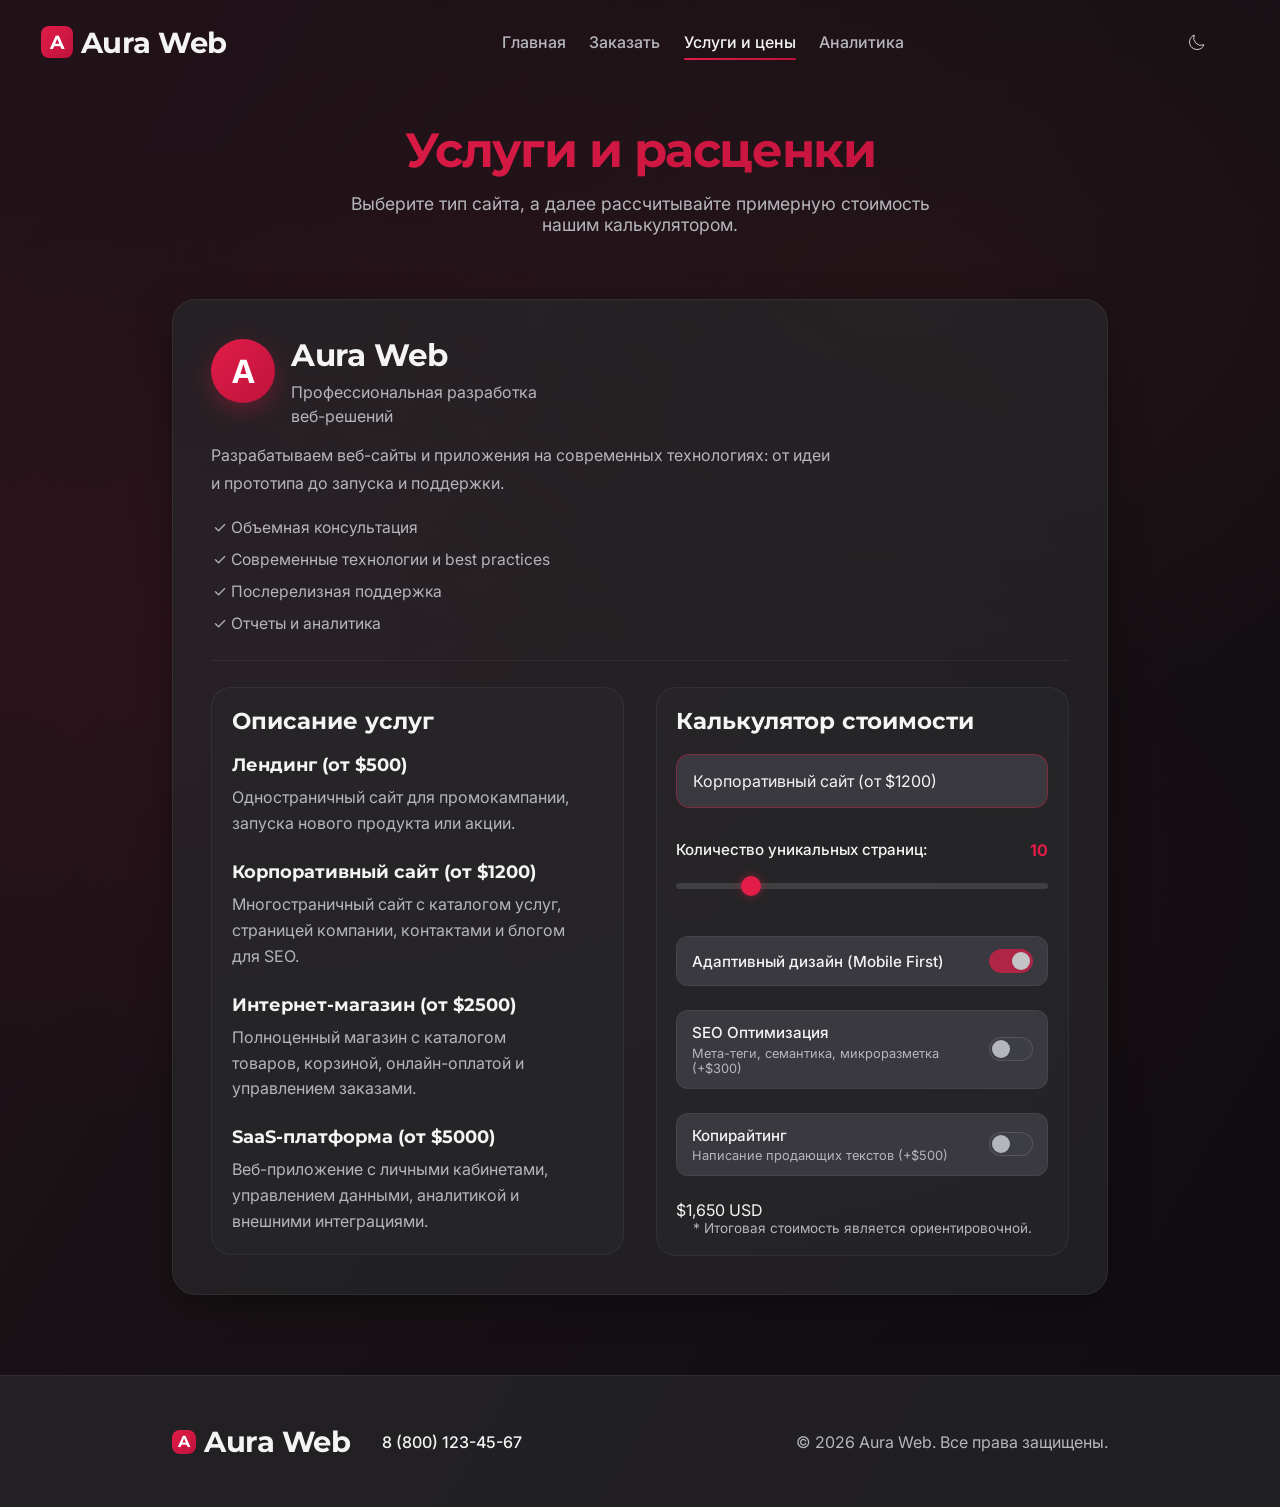
==== commit 0060a25d: "pre-save" ====
--- a/pages/about.html
+++ b/pages/about.html
@@ -2,27 +2,40 @@
 <html lang="ru" data-theme="dark">
 
 <head>
+    <!-- Meta -->
     <meta charset="UTF-8">
     <meta name="viewport" content="width=device-width, initial-scale=1.0">
+
+    <!-- Fonts -->
     <link rel="preconnect" href="https://fonts.googleapis.com">
     <link rel="preconnect" href="https://fonts.gstatic.com" crossorigin>
     <link
         href="https://fonts.googleapis.com/css2?family=Inter:wght@400;500;600&family=Montserrat:wght@600;700&display=swap"
         rel="stylesheet">
-    <title>О нас - Aura Web</title>
+
+    <!-- SEO -->
+    <title>Услуги и расценки - Aura Web</title>
+    <meta name="description"
+        content="Услуги: лендинг, корпоративный сайт, интернет-магазин, SaaS платформы. Калькулятор стоимости.">
+    <meta property="og:title" content="Услуги и расценки - Aura Web">
+    <meta property="og:description"
+        content="Услуги: лендинг, корпоративный сайт, интернет-магазин, SaaS платформы. Калькулятор стоимости.">
+
+    <!-- Styles -->
     <link rel="stylesheet" href="../css/variables.css">
     <link rel="stylesheet" href="../css/base.css">
     <link rel="stylesheet" href="../css/layout.css">
     <link rel="stylesheet" href="../css/components.css">
     <link rel="stylesheet" href="../css/pages.css">
     <link rel="stylesheet" href="../css/responsive.css">
-    <meta name="description" content="Aura Web — премиальная разработка корпоративных сайтов и приложений.">
-    <meta property="og:title" content="О нас - Aura Web">
-    <meta property="og:description" content="Aura Web — премиальная разработка корпоративных сайтов и приложений.">
-    <link rel="icon" type="image/svg+xml" href="[data-uri]">
+
+    <!-- Favicon -->
+    <link rel="icon" type="image/svg+xml"
+        href="[data-uri]">
 </head>
 
 <body>
+    <!-- Header -->
     <header class="header" id="header">
         <div class="container header__container">
             <a href="../index.html" class="logo">
@@ -33,7 +46,7 @@
                 <ul class="nav__list" id="nav-list">
                     <li><a href="../index.html" class="nav__link">Главная</a></li>
                     <li><a href="form.html" class="nav__link">Заказать</a></li>
-                    <li><a href="about.html" class="nav__link nav__link--active">О нас / Цены</a></li>
+                    <li><a href="about.html" class="nav__link nav__link--active">Услуги и цены</a></li>
                     <li><a href="stats.html" class="nav__link">Аналитика</a></li>
                 </ul>
             </nav>
@@ -51,96 +64,127 @@
     </header>
 
     <main class="container page-main">
-        <h1 class="section-title animate-on-scroll text-center">О компании и Цены</h1>
-        <p class="section-subtitle animate-on-scroll about-hero">Познакомьтесь с
-            нашей командой и рассчитайте примерную стоимость вашего будущего проекта</p>
-
-        <div class="form-grid">
-            <!-- Author / Info Card -->
-            <div class="glass author-card animate-on-scroll">
-                <div class="author-avatar">С</div>
-                <h2 class="service-tier-title">Студент</h2>
-                <p class="service-tier-subtitle">Frontend Developer & UI Designer</p>
-
-                <div class="about-card">
-                    <h3 class="about-card-title">О проекте</h3>
-                    <p class="about-card-desc">
-                        Данный корпоративный лендинг разработан с нуля с использованием чистого HTML5, CSS3 и Vanilla
-                        JS.
+        <h1 class="section-title animate-on-scroll text-center">Услуги и расценки</h1>
+        <p class="section-subtitle animate-on-scroll about-hero">Выберите тип сайта, а далее рассчитывайте примерную
+            стоимость нашим калькулятором.</p>
+
+        <section class="pricing-page glass animate-on-scroll" aria-label="Услуги и калькулятор">
+            <div class="pricing-page__intro">
+                <div class="pricing-page__brand">
+                    <div class="author-avatar">А</div>
+                    <div>
+                        <h2 class="service-tier-title">Aura Web</h2>
+                        <p class="service-tier-subtitle">Профессиональная разработка веб-решений</p>
+                    </div>
+                </div>
+
+                <p class="about-card-desc">
+                    Разрабатываем веб-сайты и приложения на современных технологиях: от идеи и прототипа до запуска и
+                    поддержки.
+                </p>
+
+                <ul class="about-list pricing-page__benefits">
+                    <li>✓ Объемная консультация</li>
+                    <li>✓ Современные технологии и best practices</li>
+                    <li>✓ Послерелизная поддержка</li>
+                    <li>✓ Отчеты и аналитика</li>
+                </ul>
+            </div>
+
+            <div class="pricing-page__body">
+                <div class="pricing-page__services">
+                    <h2 class="calc-title">Описание услуг</h2>
+
+                    <div class="services-info__item">
+                        <h3 class="services-info__title">Лендинг (от $500)</h3>
+                        <p class="services-info__text">Одностраничный сайт для промокампании, запуска нового продукта
+                            или акции.</p>
+                    </div>
+
+                    <div class="services-info__item">
+                        <h3 class="services-info__title">Корпоративный сайт (от $1200)</h3>
+                        <p class="services-info__text">Многостраничный сайт с каталогом услуг, страницей компании,
+                            контактами и блогом для SEO.</p>
+                    </div>
+
+                    <div class="services-info__item">
+                        <h3 class="services-info__title">Интернет-магазин (от $2500)</h3>
+                        <p class="services-info__text">Полноценный магазин с каталогом товаров, корзиной, онлайн-оплатой
+                            и управлением заказами.</p>
+                    </div>
+
+                    <div class="services-info__item services-info__item--last">
+                        <h3 class="services-info__title">SaaS-платформа (от $5000)</h3>
+                        <p class="services-info__text">Веб-приложение с личными кабинетами, управлением данными,
+                            аналитикой и внешними интеграциями.</p>
+                    </div>
+                </div>
+
+                <div class="pricing-page__calc">
+                    <h2 class="calc-title">Калькулятор стоимости</h2>
+
+                    <div class="input-float">
+                        <select id="calc-type" class="form__input">
+                            <option value="landing">Лендинг пейдж (от $500)</option>
+                            <option value="corporate" selected>Корпоративный сайт (от $1200)</option>
+                            <option value="ecommerce">Интернет-магазин (от $2500)</option>
+                            <option value="saas">SaaS Платформа (от $5000)</option>
+                        </select>
+                    </div>
+
+                    <div class="my-8">
+                        <div class="flex-between">
+                            <span class="switch-label">Количество уникальных страниц:</span>
+                            <span id="pages-val" class="calc-pages-val">10</span>
+                        </div>
+                        <input type="range" id="calc-pages" min="1" max="50" value="10">
+                    </div>
+
+                    <div class="switch-wrap">
+                        <span class="switch-label">Адаптивный дизайн (Mobile First)</span>
+                        <label class="switch">
+                            <input type="checkbox" id="calc-mobile" checked disabled>
+                            <span class="slider slider--disabled"></span>
+                        </label>
+                    </div>
+
+                    <div class="switch-wrap">
+                        <div>
+                            <span class="switch-label d-block">SEO Оптимизация</span>
+                            <span class="calc-sublabel">Мета-теги, семантика, микроразметка
+                                (+$300)</span>
+                        </div>
+                        <label class="switch">
+                            <input type="checkbox" id="calc-seo">
+                            <span class="slider"></span>
+                        </label>
+                    </div>
+
+                    <div class="switch-wrap">
+                        <div>
+                            <span class="switch-label d-block">Копирайтинг</span>
+                            <span class="calc-sublabel">Написание продающих текстов
+                                (+$500)</span>
+                        </div>
+                        <label class="switch">
+                            <input type="checkbox" id="calc-copy">
+                            <span class="slider"></span>
+                        </label>
+                    </div>
+
+                    <div class="price-display">
+                        $<span id="total-price">0</span> <span>USD</span>
+                    </div>
+
+                    <p class="calc-disclaimer">
+                        * Итоговая стоимость является ориентировочной.
                     </p>
-                    <ul class="about-list">
-                        <li>✓ <strong>Методология:</strong> БЭМ, Flexbox, CSS Grid</li>
-                        <li>✓ <strong>Хранилище:</strong> LocalStorage</li>
-                        <li>✓ <strong>Дизайн:</strong> Glassmorphism & Animations</li>
-                        <li>✓ <strong>Адаптивность:</strong> 320px - 1920px</li>
-                    </ul>
                 </div>
             </div>
-
-            <!-- Calculator Card -->
-            <div class="glass calc-card animate-on-scroll calc-card-wrap">
-                <h2 class="calc-title">Калькулятор стоимости</h2>
-
-                <div class="input-float">
-                    <select id="calc-type" class="form__input">
-                        <option value="landing">Лендинг пейдж (от $500)</option>
-                        <option value="corporate" selected>Корпоративный сайт (от $1200)</option>
-                        <option value="ecommerce">Интернет-магазин (от $2500)</option>
-                        <option value="saas">SaaS Платформа (от $5000)</option>
-                    </select>
-                </div>
-
-                <div class="my-8">
-                    <div class="flex-between">
-                        <span class="switch-label">Количество уникальных страниц:</span>
-                        <span id="pages-val" class="calc-pages-val">10</span>
-                    </div>
-                    <input type="range" id="calc-pages" min="1" max="50" value="10">
-                </div>
-
-                <div class="switch-wrap">
-                    <span class="switch-label">Адаптивный дизайн (Mobile First)</span>
-                    <label class="switch">
-                        <input type="checkbox" id="calc-mobile" checked disabled>
-                        <span class="slider slider--disabled"></span>
-                    </label>
-                </div>
-
-                <div class="switch-wrap">
-                    <div>
-                        <span class="switch-label d-block">SEO Оптимизация</span>
-                        <span class="calc-sublabel">Мета-теги, семантика, микроразметка
-                            (+$300)</span>
-                    </div>
-                    <label class="switch">
-                        <input type="checkbox" id="calc-seo">
-                        <span class="slider"></span>
-                    </label>
-                </div>
-
-                <div class="switch-wrap">
-                    <div>
-                        <span class="switch-label d-block">Копирайтинг</span>
-                        <span class="calc-sublabel">Написание продающих текстов
-                            (+$500)</span>
-                    </div>
-                    <label class="switch">
-                        <input type="checkbox" id="calc-copy">
-                        <span class="slider"></span>
-                    </label>
-                </div>
-
-                <div class="price-display">
-                    $<span id="total-price">0</span> <span>USD</span>
-                </div>
-
-                <p class="calc-disclaimer">
-                    * Итоговая стоимость является ориентировочной.
-                </p>
-            </div>
-        </div>
+        </section>
     </main>
 
+    <!-- Footer -->
     <footer class="footer mt-40">
         <div class="container footer__container">
             <div class="logo">
@@ -154,9 +198,9 @@
         </div>
     </footer>
 
-    <!-- JS Logic specific to this page inside HTML for immediate parsing -->
+    <!-- Scripts -->
+    <script src="../js/storage.js"></script>
     <script src="../js/about.js"></script>
-    <script src="../js/storage.js"></script>
 </body>
 
 </html>
--- a/css/variables.css
+++ b/css/variables.css
@@ -7,8 +7,11 @@
     /* Dark Mode - Gray background, Burgundy Accents */
     --bg-color: #18181b;
     /* zinc-900 */
-    --bg-gradient: radial-gradient(circle at 15% 50%, rgba(190, 18, 60, 0.08), transparent 25%),
-        radial-gradient(circle at 85% 30%, rgba(159, 18, 57, 0.08), transparent 25%);
+    --bg-gradient:
+        radial-gradient(1100px 620px at 18% 42%, rgba(225, 29, 72, 0.08), transparent 80%),
+        radial-gradient(920px 520px at 70% 20%, rgba(239, 68, 68, 0.06), transparent 82%),
+        radial-gradient(760px 460px at 54% 60%, rgba(190, 18, 60, 0.045), transparent 84%),
+        linear-gradient(120deg, rgba(35, 18, 25, 0.975) 0%, rgba(24, 17, 21, 0.955) 45%, rgba(16, 12, 16, 0.995) 100%);
     --surface: rgba(39, 39, 42, 0.7);
     /* zinc-800 */
     --surface-hover: rgba(63, 63, 70, 0.8);
@@ -49,8 +52,11 @@
     /* Light Mode - Neutral Gray background, Burgundy Accents */
     --bg-color: #f4f4f5;
     /* zinc-100 */
-    --bg-gradient: radial-gradient(circle at 15% 50%, rgba(225, 29, 72, 0.1), transparent 25%),
-        radial-gradient(circle at 85% 30%, rgba(190, 18, 60, 0.1), transparent 25%);
+    --bg-gradient:
+        radial-gradient(1040px 560px at 18% 42%, rgba(225, 29, 72, 0.065), transparent 80%),
+        radial-gradient(860px 480px at 70% 20%, rgba(190, 18, 60, 0.05), transparent 82%),
+        radial-gradient(700px 400px at 54% 60%, rgba(225, 29, 72, 0.035), transparent 84%),
+        linear-gradient(120deg, rgba(255, 245, 247, 0.992) 0%, rgba(255, 237, 241, 0.972) 45%, rgba(252, 232, 238, 0.995) 100%);
     --surface: rgba(255, 255, 255, 0.7);
     --surface-hover: rgba(255, 255, 255, 0.95);
     --text-primary: #27272a;
@@ -73,4 +79,5 @@
     /* red-600 */
     --warning: #d97706;
     /* amber-600 */
-}+}
+
--- a/css/base.css
+++ b/css/base.css
@@ -25,7 +25,7 @@
     font-family: var(--font-main);
     background-color: var(--bg-color);
     background-image: var(--bg-gradient);
-    background-attachment: fixed;
+    background-attachment: scroll;
     color: var(--text-primary);
     /* Dynamic color based on theme */
     min-height: 100vh;
--- a/css/layout.css
+++ b/css/layout.css
@@ -43,10 +43,17 @@
 }
 
 .header__container {
-    display: flex;
-    justify-content: space-between;
-    align-items: center;
-    gap: 1rem;
+    display: grid;
+    grid-template-columns: auto minmax(0, 1fr) auto;
+    align-items: center;
+    gap: clamp(0.75rem, 2vw, 2rem);
+    position: relative;
+}
+
+.header__container .nav {
+    width: 100%;
+    display: flex;
+    justify-content: center;
 }
 
 .header__actions {
@@ -93,8 +100,18 @@
 
 .nav__list {
     display: flex;
-    gap: 2.5rem;
-    align-items: center;
+    width: auto;
+    justify-content: center;
+    gap: clamp(1rem, 1.8vw, 2.25rem);
+    align-items: center;
+}
+
+@media (min-width: 769px) {
+    .header .container.header__container {
+        max-width: none;
+        width: 100%;
+        padding-inline: clamp(20px, 3.2vw, 56px);
+    }
 }
 
 .nav__link {
--- a/css/components.css
+++ b/css/components.css
@@ -20,30 +20,30 @@
 }
 
 .btn::before {
-    content: '';
+    content: "";
     position: absolute;
-    top: 0;
-    left: 0;
-    width: 100%;
-    height: 100%;
+    top: -1px;
+    left: -130%;
+    width: 70%;
+    height: calc(100% + 2px);
     background: rgba(255, 255, 255, 0.1);
-    transform: translateX(-100%) skewX(-15deg);
+    transform: skewX(-15deg);
     transition: var(--transition-normal);
     z-index: -1;
+    border-radius: inherit;
+    will-change: transform;
 }
 
 .btn:hover::before {
-    transform: translateX(100%) skewX(-15deg);
+    transform: translateX(340%) skewX(-15deg);
 }
 
 .btn--primary {
     background: var(--accent-gradient);
     color: white;
-    box-shadow: 0 4px 15px rgba(225, 29, 72, 0.3);
 }
 
 .btn--primary:hover {
-    box-shadow: 0 6px 25px rgba(225, 29, 72, 0.5);
     transform: translateY(-2px);
 }
 
@@ -75,7 +75,7 @@
 .modal-overlay {
     position: fixed;
     inset: 0;
-    background: rgba(0, 0, 0, 0.6);
+    background: rgba(24, 24, 27, 0.28);
     backdrop-filter: blur(8px);
     z-index: 2000;
     display: flex;
@@ -100,7 +100,7 @@
     padding: 2.5rem;
     transform: translateY(20px) scale(0.95);
     transition: var(--transition-normal);
-    box-shadow: 0 25px 50px -12px rgba(0, 0, 0, 0.5);
+    box-shadow: 0 18px 42px -14px rgba(24, 24, 27, 0.16);
 }
 
 .modal-overlay.active .modal {
@@ -119,6 +119,11 @@
     gap: 1rem;
     margin-top: 1rem;
     width: 100%;
+    padding: 1rem;
+    background: var(--surface-hover);
+    backdrop-filter: blur(12px);
+    border-radius: var(--radius-md);
+    border: 1px solid var(--border-light);
 }
 
 .modal__actions .btn {
@@ -217,20 +222,32 @@
 .input-float {
     position: relative;
     margin-bottom: 1.5rem;
+    margin-top: 0.5rem;
 }
 
 .input-float .form__input {
     width: 100%;
-    padding: 1.2rem 1rem 0.6rem;
+    padding: 1rem;
     background: var(--surface);
-    border: 1px solid var(--border-strong);
-    border-radius: var(--radius-sm);
+    border: 1.5px solid var(--border-strong);
+    border-radius: 14px;
     font-family: 'Inter', sans-serif;
     font-size: 16px;
     /* Avoid iOS zoom */
     font-weight: 400;
     color: var(--text-primary);
     transition: var(--transition-fast);
+    position: relative;
+    z-index: 0;
+}
+
+.form_padding {
+    padding: 1rem !important; 
+}
+
+
+.input-float .form__input::placeholder {
+    color: transparent;
 }
 
 .input-float textarea.form__input {
@@ -242,28 +259,109 @@
     position: absolute;
     left: 1rem;
     top: 1rem;
-    color: rgba(255, 255, 255, 0.6);
     font-family: 'Inter', sans-serif;
-    font-size: 13px;
+    font-size: 14px;
     font-weight: 500;
     pointer-events: none;
-    transition: var(--transition-fast);
+    transition: all var(--transition-fast);
+    background: transparent;
+    padding: 0;
+    color: var(--text-secondary);
+    z-index: 2;
 }
 
 .input-float .form__input:focus,
 .input-float .form__input:not(:placeholder-shown) {
-    border-color: var(--accent-1);
+    border-color: rgba(225, 29, 72, 0.4);
+    background: var(--surface-hover);
+    box-shadow: 
+        0 0 1px rgba(225, 29, 72, 0.26),
+        inset 0 0 1px rgba(24, 24, 27, 0.08);
+}
+
+.input-float .form__input:focus {
+    border-color: rgba(225, 29, 72, 0.6);
+    box-shadow: 
+    0 0 12px rgba(225, 29, 72, 0.15),
+    inset 0 0 1px rgba(24, 24, 27, 0.08);
 }
 
 .input-float .form__input:focus+label,
 .input-float .form__input:not(:placeholder-shown)+label {
-    top: 0.3rem;
-    font-size: 0.75rem;
+    top: -24px;
+    left: 4px;
+    font-size: 13px;
     color: var(--accent-1);
+    font-weight: 600;
 }
 
 .input-float .form__input.error {
-    border-color: var(--danger);
+    border-color: rgba(239, 68, 68, 0.5);
+    background: rgba(239, 68, 68, 0.05);
+}
+
+.input-float .form__input.error:focus {
+    border-color: rgba(239, 68, 68, 0.8);
+    box-shadow: 
+        0 0 12px rgba(239, 68, 68, 0.15),
+    inset 0 0 1px rgba(24, 24, 27, 0.08);
+}
+
+/* Special handling for select elements in input-float */
+.input-float select.form__input {
+    padding-right: 1rem;
+    background-image: none;
+}
+
+/* Date input styling aligned with project theme */
+.input-float input[type="date"].form__input {
+    padding-right: 2.9rem;
+    accent-color: var(--accent-1);
+}
+
+[data-theme="dark"] .input-float input[type="date"].form__input {
+    color-scheme: dark;
+}
+
+[data-theme="light"] .input-float input[type="date"].form__input {
+    color-scheme: light;
+}
+
+.input-float input[type="date"].form__input::-webkit-calendar-picker-indicator {
+    cursor: pointer;
+    padding: 4px;
+    border-radius: 8px;
+    opacity: 0.9;
+    background-color: rgba(225, 29, 72, 0.08);
+    transition: background-color var(--transition-fast), opacity var(--transition-fast), transform var(--transition-fast);
+}
+
+.input-float input[type="date"].form__input::-webkit-calendar-picker-indicator:hover {
+    opacity: 1;
+    transform: scale(1.04);
+    background-color: rgba(225, 29, 72, 0.2);
+}
+
+[data-theme="dark"] .input-float input[type="date"].form__input::-webkit-calendar-picker-indicator {
+    filter: invert(88%) sepia(8%) saturate(149%) hue-rotate(198deg) brightness(105%) contrast(92%);
+}
+
+[data-theme="light"] .input-float input[type="date"].form__input::-webkit-calendar-picker-indicator {
+    filter: invert(27%) sepia(77%) saturate(3272%) hue-rotate(332deg) brightness(94%) contrast(94%);
+}
+
+.input-float input[type="date"].form__input::-webkit-clear-button,
+.input-float input[type="date"].form__input::-webkit-inner-spin-button {
+    display: none;
+}
+
+.input-float select.form__input:focus+label,
+.input-float select.form__input:valid+label {
+    top: -24px;
+    left: 4px;
+    font-size: 13px;
+    color: var(--accent-1);
+    font-weight: 600;
 }
 
 /* =========================================================================
@@ -275,7 +373,7 @@
     align-items: center;
     margin-bottom: 1.5rem;
     padding: 1rem;
-    background: rgba(255, 255, 255, 0.02);
+    background: var(--surface);
     border-radius: var(--radius-sm);
     border: 1px solid var(--border-light);
 }
@@ -312,7 +410,7 @@
     border: 1px solid var(--border-strong);
 }
 
-.slider:before {
+.slider::before {
     position: absolute;
     content: "";
     height: 18px;
@@ -324,12 +422,12 @@
     border-radius: 50%;
 }
 
-input:checked+.slider {
+input:checked + .slider {
     background-color: var(--accent-1);
     border-color: var(--accent-1);
 }
 
-input:checked+.slider:before {
+input:checked + .slider::before {
     transform: translateX(20px);
     background-color: white;
 }
@@ -366,22 +464,41 @@
 
 select.form__input {
     padding-left: 1rem;
+    padding-right: 2.5rem;
     appearance: none;
     background-image: url("../media/icons/chevron-down.svg");
     background-repeat: no-repeat;
     background-position: right 1rem center;
     background-size: 1em;
+    text-align: left;
+    text-align-last: left;
+    line-height: 1.25;
 }
 
 select.form__input option {
     background: var(--bg-color);
     color: var(--text-primary);
+    text-align: left;
 }
 
 .form__input:focus {
     outline: none;
-    border-color: var(--accent-1);
-    box-shadow: 0 0 0 3px rgba(225, 29, 72, 0.2);
+}
+
+/* Specific focus styles for input-float elements override generic form__input:focus */
+.input-float .form__input:focus {
+    border-color: rgba(225, 29, 72, 0.6);
+    box-shadow: 
+        0 0 12px rgba(225, 29, 72, 0.2),
+        inset 0 0 1px rgba(255, 255, 255, 0.1);
+}
+
+/* Light mode specific focus styles */
+[data-theme="light"] .input-float .form__input:focus {
+    border-color: rgba(225, 29, 72, 0.6);
+    box-shadow: 
+        0 0 12px rgba(225, 29, 72, 0.15),
+        inset 0 0 1px rgba(24, 24, 27, 0.08);
 }
 
 /* =========================================================================
@@ -422,7 +539,7 @@
     width: 24px;
     height: 24px;
     border-radius: 50%;
-    background: rgba(255, 255, 255, 0.05);
+    background: var(--surface-hover);
     display: grid;
     place-items: center;
     transition: transform var(--transition-normal);
@@ -483,7 +600,7 @@
 .progress-bar {
     width: 100%;
     height: 8px;
-    background: rgba(255, 255, 255, 0.05);
+    background: var(--surface-hover);
     border-radius: 4px;
     overflow: hidden;
 }
@@ -497,7 +614,7 @@
 }
 
 /* Range Input Styling */
-input[type=range] {
+input[type="range"] {
     -webkit-appearance: none;
     appearance: none;
     width: 100%;
@@ -505,7 +622,7 @@
     margin: 15px 0;
 }
 
-input[type=range]::-webkit-slider-runnable-track {
+input[type="range"]::-webkit-slider-runnable-track {
     width: 100%;
     height: 6px;
     cursor: pointer;
@@ -513,7 +630,41 @@
     border-radius: 3px;
 }
 
-input[type=range]::-webkit-slider-thumb {
+/* =========================================================================
+      LIGHT THEME - INPUT FIELDS
+      ========================================================================= */
+[data-theme="light"] .input-float .form__input {
+    background: rgba(24, 24, 27, 0.03);
+    border: 1.5px solid rgba(24, 24, 27, 0.08);
+}
+
+[data-theme="light"] .input-float label {
+    color: rgba(24, 24, 27, 0.4);
+    background: transparent;
+}
+
+[data-theme="light"] .input-float .form__input:focus,
+[data-theme="light"] .input-float .form__input:not(:placeholder-shown) {
+    border-color: rgba(225, 29, 72, 0.4);
+    background: rgba(24, 24, 27, 0.04);
+    box-shadow: 
+        0 0 1px rgba(225, 29, 72, 0.3),
+        inset 0 0 1px rgba(24, 24, 27, 0.08);
+}
+
+[data-theme="light"] .input-float .form__input:focus {
+    border-color: rgba(225, 29, 72, 0.6);
+    box-shadow: 
+        0 0 12px rgba(225, 29, 72, 0.15),
+        inset 0 0 1px rgba(24, 24, 27, 0.08);
+}
+
+[data-theme="light"] .input-float .form__input:focus+label,
+[data-theme="light"] .input-float .form__input:not(:placeholder-shown)+label {
+    color: #e11d48;
+}
+
+input[type="range"]::-webkit-slider-thumb {
     height: 20px;
     width: 20px;
     border-radius: 50%;
@@ -522,4 +673,14 @@
     -webkit-appearance: none;
     margin-top: -7px;
     box-shadow: 0 0 10px rgba(225, 29, 72, 0.5);
+}
+
+/* =========================================================================
+      UTILITY CLASSES
+      ========================================================================= */
+.centered-block-left {
+    max-width: 950px;
+    margin-left: auto;
+    margin-right: auto;
+    text-align: left;
 }
--- a/css/pages.css
+++ b/css/pages.css
@@ -3,26 +3,36 @@
       ========================================================================= */
 .hero {
     min-height: 100vh;
-    display: flex;
-    align-items: center;
     padding-top: 0;
-    /* Header already pushes it down */
+    padding-bottom: 0;
     position: relative;
 }
 
-.hero::before {
+.hero::before,
+.hero::after {
     content: '';
     position: absolute;
-    top: 20%;
-    right: 10%;
-    width: 400px;
-    height: 400px;
+    border-radius: 50%;
+    filter: blur(110px);
+    z-index: -1;
+}
+
+.hero::before {
+    top: 12%;
+    right: 8%;
+    width: 420px;
+    height: 420px;
     background: var(--accent-2);
-    filter: blur(150px);
     opacity: 0.2;
-    border-radius: 50%;
-    animation: float 10s ease-in-out infinite alternate;
-    z-index: -1;
+}
+
+.hero::after {
+    left: 8%;
+    bottom: 4%;
+    width: 360px;
+    height: 360px;
+    background: var(--accent-1);
+    opacity: 0.16;
 }
 
 @keyframes float {
@@ -36,7 +46,126 @@
 }
 
 .hero__content {
-    max-width: 800px;
+    max-width: 640px;
+}
+
+.hero__surface {
+    position: relative;
+    width: 100%;
+    min-height: calc(100vh - 92px);
+    border-radius: 0;
+    overflow: hidden;
+    border: none;
+    background:
+        radial-gradient(680px 320px at 22% 45%, rgba(225, 29, 72, 0.16), transparent 70%),
+        radial-gradient(520px 260px at 66% 22%, rgba(239, 68, 68, 0.12), transparent 72%);
+    box-shadow: none;
+    padding: clamp(28px, 4vw, 52px) clamp(20px, 4.8vw, 72px);
+    display: flex;
+}
+
+.hero__grid {
+    display: grid;
+    grid-template-columns: minmax(0, 1.2fr) minmax(0, 0.9fr);
+    align-items: center;
+    gap: clamp(24px, 4vw, 44px);
+    width: 100%;
+}
+
+.hero__scroll-cue {
+    position: absolute;
+    left: 50%;
+    bottom: 18px;
+    transform: translateX(-50%);
+    width: 48px;
+    height: 48px;
+    border-radius: 50%;
+    display: grid;
+    place-items: center;
+    color: var(--text-primary);
+    background: var(--surface-hover);
+    border: 1px solid var(--border-strong);
+    backdrop-filter: blur(8px);
+    -webkit-backdrop-filter: blur(8px);
+    box-shadow: 0 10px 28px rgba(24, 24, 27, 0.12);
+    transition: color var(--transition-fast), transform var(--transition-fast), opacity var(--transition-normal),
+        background var(--transition-fast);
+    z-index: 5;
+}
+
+.hero__scroll-cue:hover {
+    color: var(--text-primary);
+    background: rgba(225, 29, 72, 0.22);
+    transform: translateX(-50%) translateY(-3px);
+}
+
+.hero__scroll-dot {
+    position: absolute;
+    top: 10px;
+    width: 5px;
+    height: 5px;
+    border-radius: 50%;
+    background: var(--accent-1);
+    animation: scrollDot 1.5s ease-in-out infinite;
+}
+
+.hero__scroll-icon {
+    margin-top: 5px;
+    stroke-width: 2.2;
+    animation: scrollArrow 1.5s ease-in-out infinite;
+}
+
+@keyframes scrollDot {
+    0% {
+        transform: translateY(0);
+        opacity: 1;
+    }
+
+    70% {
+        transform: translateY(10px);
+        opacity: 0;
+    }
+
+    100% {
+        transform: translateY(0);
+        opacity: 0;
+    }
+}
+
+@keyframes scrollArrow {
+    0%,
+    100% {
+        transform: translateY(0);
+    }
+
+    50% {
+        transform: translateY(3px);
+    }
+}
+
+.hero__scroll-cue.is-hidden {
+    opacity: 0;
+    pointer-events: none;
+    transform: translateX(-50%) translateY(10px);
+}
+
+.hero__kicker {
+    display: inline-flex;
+    align-items: center;
+    gap: 0.5rem;
+    margin-bottom: 1rem;
+    color: var(--text-secondary);
+    font-size: 0.78rem;
+    text-transform: uppercase;
+    letter-spacing: 0.11em;
+    font-weight: 600;
+}
+
+.hero__kicker::before {
+    content: '';
+    width: 18px;
+    height: 2px;
+    background: var(--accent-1);
 }
 
 .hero__badge {
@@ -52,9 +181,10 @@
 }
 
 .hero__title {
-    font-size: clamp(3rem, 6vw, 5rem);
-    margin-bottom: 1.5rem;
-    letter-spacing: -1px;
+    font-size: clamp(2.6rem, 5.8vw, 4.8rem);
+    margin-bottom: 1.1rem;
+    letter-spacing: -0.02em;
+    line-height: 0.98;
 }
 
 .hero__title span {
@@ -65,31 +195,89 @@
 }
 
 .hero__desc {
-    font-size: clamp(1.1rem, 2vw, 1.25rem);
-    color: var(--text-secondary);
-    margin-bottom: 2.5rem;
+    font-size: clamp(1rem, 1.8vw, 1.2rem);
+    color: var(--text-secondary);
+    margin-bottom: 2rem;
     line-height: 1.6;
-    max-width: 600px;
+    max-width: 560px;
 }
 
 .hero__actions {
     display: flex;
     gap: 1rem;
     flex-wrap: wrap;
+    margin-bottom: 1.5rem;
+}
+
+.hero__trust {
+    display: flex;
+    align-items: center;
+    flex-wrap: wrap;
+    gap: 0.65rem;
+}
+
+.hero__trust-item {
+    padding: 0.42rem 0.8rem;
+    border-radius: 999px;
+    border: 1px solid var(--border-strong);
+    background: var(--surface);
+    color: var(--text-primary);
+    font-size: 0.82rem;
+    letter-spacing: 0.02em;
+    white-space: nowrap;
+}
+
+.hero__media {
+    position: relative;
+    align-self: center;
+    border-radius: 22px;
+    overflow: hidden;
+    min-height: 260px;
+}
+
+.hero__media img {
+    width: 100%;
+    height: 100%;
+    min-height: 260px;
+    object-fit: cover;
+    display: block;
+}
+
+.hero__play {
+    position: absolute;
+    right: 18px;
+    bottom: 16px;
+    width: 54px;
+    height: 54px;
+    border-radius: 50%;
+    border: 1px solid var(--border-strong);
+    background: rgba(255, 255, 255, 0.9);
+    color: var(--text-primary);
+    font-size: 1.2rem;
+    display: grid;
+    place-items: center;
+    backdrop-filter: blur(6px);
+    -webkit-backdrop-filter: blur(6px);
+    transition: transform var(--transition-fast), background var(--transition-fast);
+}
+
+.hero__play:hover {
+    transform: scale(1.08);
+    background: rgba(225, 29, 72, 0.75);
 }
 
 /* =========================================================================
       SERVICES SECTION
       ========================================================================= */
 .services {
-    padding: 100px 0;
+    padding: clamp(56px, 7.5vw, 82px) 0;
 }
 
 .services__grid {
     display: grid;
     grid-template-columns: repeat(auto-fit, minmax(min(100%, 300px), 1fr));
     gap: 2rem;
-    margin-top: 3rem;
+    margin-top: 2.2rem;
 }
 
 .service-card {
@@ -101,7 +289,6 @@
 }
 
 .service-card:hover {
-    transform: translateY(-10px);
     border-color: var(--accent-1);
 }
 
@@ -135,14 +322,14 @@
       DASHBOARD & FILTERS
       ========================================================================= */
 .dashboard {
-    padding: 100px 0;
+    padding: clamp(56px, 7.5vw, 82px) 0;
 }
 
 .dashboard__header {
     display: flex;
     justify-content: space-between;
     align-items: flex-end;
-    margin-bottom: 3rem;
+    margin-bottom: 2.2rem;
     flex-wrap: wrap;
     gap: 2rem;
 }
@@ -172,9 +359,8 @@
 }
 
 .card:hover {
-    transform: translateY(-5px) scale(1.02);
-    box-shadow: 0 20px 40px -10px rgba(0, 0, 0, 0.4);
-    border-color: rgba(255, 255, 255, 0.2);
+    box-shadow: 0 18px 34px -12px rgba(24, 24, 27, 0.12);
+    border-color: var(--border-strong);
 }
 
 .card__header {
@@ -322,8 +508,12 @@
     margin-top: 3rem;
 }
 
+.partners .section-title {
+    font-size: clamp(2.4rem, 4.5vw, 3.4rem);
+}
+
 .partner-logo {
-    font-size: 1.8rem;
+    font-size: clamp(1.9rem, 2.2vw, 2.2rem);
     font-weight: 800;
     color: var(--text-secondary);
     opacity: 0.5;
@@ -336,8 +526,8 @@
 }
 
 .partner-logo svg {
-    width: 32px;
-    height: 32px;
+    width: 36px;
+    height: 36px;
 }
 
 .partner-logo:hover {
@@ -349,14 +539,14 @@
       GALLERY SECTION
       ========================================================================= */
 .gallery {
-    padding: 6rem 0;
+    padding: clamp(56px, 7vw, 76px) 0;
 }
 
 .gallery-grid {
     display: grid;
     grid-template-columns: repeat(auto-fill, minmax(300px, 1fr));
     gap: 1.5rem;
-    margin-top: 3rem;
+    margin-top: 2.2rem;
 }
 
 .gallery-item {
@@ -407,31 +597,44 @@
 
 .gallery-cat {
     font-size: 0.85rem;
-    color: #ccc;
-    text-shadow: 0 1px 2px rgba(0, 0, 0, 0.5);
+    color: rgba(255, 255, 255, 0.9);
+    text-shadow: 0 1px 2px rgba(24, 24, 27, 0.5);
 }
 
 /* =========================================================================
       REVIEWS SECTION
       ========================================================================= */
 .reviews {
-    padding: 6rem 0;
-    background: var(--surface);
-    border-top: 1px solid var(--border-light);
+    padding: clamp(56px, 7vw, 78px) 0;
+    position: relative;
+    background: transparent;
+    border-top: none;
+}
+
+.reviews-layout {
+    display: grid;
+    grid-template-columns: minmax(0, 1.35fr) minmax(320px, 0.9fr);
+    gap: clamp(1rem, 2.5vw, 2rem);
+    align-items: start;
+    margin-top: 2.2rem;
 }
 
 .reviews-grid {
     display: grid;
-    grid-template-columns: repeat(auto-fill, minmax(320px, 1fr));
-    gap: 2rem;
-    margin-top: 3rem;
-    margin-bottom: 5rem;
+    grid-template-columns: 1fr;
+    gap: 1.2rem;
+    margin-top: 0;
+    margin-bottom: 0;
+}
+
+.faq {
+    padding: clamp(56px, 7vw, 78px) 0;
 }
 
 .review-card {
     padding: 2rem;
     border-radius: var(--radius-lg);
-    background: var(--bg-main);
+    background: var(--surface);
     border: 1px solid var(--border-light);
     box-shadow: 0 10px 30px rgba(0, 0, 0, 0.05);
     transition: transform 0.3s, box-shadow 0.3s;
@@ -495,10 +698,12 @@
 }
 
 .review-form-container {
-    max-width: 650px;
-    margin: 0 auto;
-    padding: 3rem;
+    max-width: none;
+    margin: 0;
+    padding: 2rem;
     border-radius: var(--radius-lg);
+    position: sticky;
+    top: 96px;
 }
 
 .review-form-title {
@@ -510,8 +715,9 @@
       ========================================================================= */
 .kpi-title {
     color: var(--text-secondary);
-    font-size: 1.1rem;
-    font-weight: 500;
+    font-size: 1rem;
+    font-weight: 600;
+    letter-spacing: 0.01em;
 }
 
 .kpi-success {
@@ -524,6 +730,68 @@
     font-size: 0.9rem;
 }
 
+.analytics-page {
+    padding: clamp(1.25rem, 2.4vw, 2rem);
+    border-radius: var(--radius-lg);
+}
+
+.analytics-page .stats-grid {
+    margin-bottom: 1.4rem;
+}
+
+.analytics-page .stat-card {
+    border-radius: var(--radius-md);
+    background: var(--surface);
+    border: 1px solid var(--border-light);
+}
+
+.analytics-page .stats-dashboard {
+    border-top: 1px solid var(--border-light);
+    padding-top: 1.4rem;
+}
+
+.analytics-page .chart-card {
+    padding: clamp(1.2rem, 2.3vw, 2rem);
+    border-radius: var(--radius-md);
+    background: var(--surface);
+    border: 1px solid var(--border-light);
+}
+
+.stats-grid {
+    grid-template-columns: repeat(3, minmax(0, 1fr));
+    gap: 1.25rem;
+    margin-bottom: 2.25rem;
+}
+
+.stats-grid .stat-card {
+    padding: 2rem 1.5rem;
+    text-align: left;
+    display: flex;
+    flex-direction: column;
+    justify-content: center;
+    min-height: 182px;
+}
+
+.stats-grid .stat-val {
+    font-size: clamp(2rem, 4vw, 2.8rem);
+    margin: 0.5rem 0;
+    line-height: 1;
+}
+
+.stats-link {
+    color: var(--accent-1);
+    text-decoration: none;
+    border-bottom: 1px solid var(--accent-1);
+}
+
+.stats-note {
+    text-align: center;
+    color: var(--text-secondary);
+    font-size: 0.9rem;
+    margin-top: 1rem;
+    margin-bottom: 2rem;
+}
+
 .stat-val--warning {
     color: var(--warning);
 }
@@ -536,6 +804,34 @@
 .stats-dashboard {
     display: grid;
     gap: 2rem;
+}
+
+@media (max-width: 1100px) {
+    .stats-grid {
+        grid-template-columns: repeat(2, minmax(0, 1fr));
+    }
+
+    .stats-grid .stat-card:last-child {
+        grid-column: 1 / -1;
+        max-width: 520px;
+        width: 100%;
+        margin: 0 auto;
+    }
+}
+
+@media (max-width: 700px) {
+    .stats-grid {
+        grid-template-columns: 1fr;
+    }
+
+    .stats-grid .stat-card:last-child {
+        max-width: none;
+    }
+
+    .stats-grid .stat-card {
+        text-align: center;
+        min-height: 160px;
+    }
 }
 
 .chart-card {
@@ -609,14 +905,14 @@
     color: var(--text-primary);
     padding: 1rem;
     border-radius: var(--radius-sm);
-    background: rgba(255, 255, 255, 0.03);
+    background: var(--surface);
     border: 1px solid var(--border-light);
     transition: var(--transition-fast);
 }
 
 .legend-item:hover {
     transform: translateX(10px);
-    background: rgba(255, 255, 255, 0.08);
+    background: var(--surface-hover);
 }
 
 .legend-color {
@@ -635,13 +931,18 @@
 }
 
 .service-tier-title {
-    font-size: 1.8rem;
-    margin-bottom: 0.5rem;
+    font-size: clamp(1.55rem, 3vw, 1.95rem);
+    line-height: 1.15;
+    letter-spacing: -0.015em;
+    margin-bottom: 0.35rem;
 }
 
 .service-tier-subtitle {
     color: var(--text-secondary);
-    margin-bottom: 2rem;
+    font-size: 1rem;
+    line-height: 1.5;
+    max-width: 34ch;
+    margin-bottom: 1.35rem;
 }
 
 .about-card {
@@ -677,15 +978,80 @@
 
 .about-card-desc {
     color: var(--text-secondary);
-    font-size: 0.95rem;
-    line-height: 1.6;
-    margin-bottom: 1rem;
+    font-size: 1rem;
+    line-height: 1.72;
+    max-width: 62ch;
+    margin-bottom: 1.15rem;
 }
 
 .about-list {
     color: var(--text-secondary);
-    font-size: 0.95rem;
-    line-height: 1.8;
+    font-size: 0.98rem;
+    line-height: 1.58;
+}
+
+.pricing-page {
+    padding: clamp(1.6rem, 3vw, 2.4rem);
+}
+
+.pricing-page__intro {
+    border-bottom: 1px solid var(--border-light);
+    padding-bottom: 1.5rem;
+    margin-bottom: 1.6rem;
+    text-wrap: pretty;
+}
+
+.pricing-page__brand {
+    display: flex;
+    align-items: center;
+    gap: 1rem;
+    margin-bottom: 0.9rem;
+}
+
+.pricing-page__brand .service-tier-subtitle {
+    margin-bottom: 0;
+}
+
+.pricing-page__benefits {
+    margin-top: 0.8rem;
+    display: grid;
+    gap: 0.45rem;
+}
+
+.pricing-page__benefits li {
+    display: block;
+    padding-left: 0.1rem;
+}
+
+.pricing-page__body {
+    display: grid;
+    grid-template-columns: minmax(0, 1fr) minmax(0, 1fr);
+    gap: clamp(1.2rem, 2.8vw, 2rem);
+    align-items: start;
+}
+
+.pricing-page__services,
+.pricing-page__calc {
+    padding: 1.2rem;
+    border-radius: var(--radius-md);
+    background: var(--surface);
+    border: 1px solid var(--border-light);
+}
+
+.pricing-page__services .calc-title,
+.pricing-page__calc .calc-title {
+    font-size: 1.45rem;
+    margin-bottom: 1.2rem;
+}
+
+.pricing-page__calc .switch-wrap {
+    background: var(--surface-hover);
+    border-radius: var(--radius-sm);
+    padding: 0.75rem 0.9rem;
+}
+
+.pricing-page__calc .price-display {
+    margin-top: 1.1rem;
 }
 
 .calc-card-wrap {
@@ -693,6 +1059,15 @@
     border-radius: var(--radius-lg);
 }
 
+.calc-card-wrap select.form__input {
+    text-align: center;
+    text-align-last: center;
+}
+
+.calc-card-wrap select.form__input option {
+    text-align: center;
+}
+
 .calc-title {
     font-size: 1.8rem;
     margin-bottom: 2rem;
@@ -719,6 +1094,33 @@
     text-align: center;
     color: var(--text-secondary);
     font-size: 0.85rem;
+}
+
+.services-info {
+    padding: 3.5rem;
+}
+
+.services-info__item {
+    margin-bottom: 1.5rem;
+}
+
+.services-info__item--last {
+    margin-bottom: 0;
+}
+
+.services-info__title {
+    margin-bottom: 0.5rem;
+    font-size: 1.12rem;
+    line-height: 1.28;
+    color: var(--text-primary);
+}
+
+.services-info__text {
+    margin: 0;
+    color: var(--text-secondary);
+    font-size: 1rem;
+    line-height: 1.62;
+    text-wrap: pretty;
 }
 
 /* =========================================================================
@@ -728,9 +1130,34 @@
     padding-top: 60px;
     padding-bottom: 80px;
     display: flex;
+    flex-direction: column;
     justify-content: center;
     align-items: center;
     min-height: 80vh;
+    gap: 1.75rem;
+}
+
+.form-intro {
+    width: 100%;
+    max-width: 800px;
+    text-align: center;
+}
+
+.form-intro__title {
+    font-size: clamp(2rem, 4.4vw, 3.2rem);
+    line-height: 1.12;
+    margin-bottom: 0.9rem;
+    color: var(--accent-1);
+    word-break: normal;
+    overflow-wrap: normal;
+}
+
+.form-intro__subtitle {
+    font-size: 1.05rem;
+    line-height: 1.55;
+    color: var(--text-secondary);
+    max-width: 680px;
+    margin: 0 auto;
 }
 
 .form-container {
@@ -754,17 +1181,7 @@
     margin-top: 0.5rem;
 }
 
-.form-page-main .input-float .form__input:not(textarea)+label {
-    top: 50%;
-    transform: translateY(-50%);
-    line-height: 1;
-}
-
-.form-page-main .input-float .form__input:not(textarea):focus+label,
-.form-page-main .input-float .form__input:not(textarea):not(:placeholder-shown)+label {
-    top: 0.3rem;
-    transform: none;
-}
+
 
 .form-page-main .input-float select.form__input,
 .form-page-main .input-float input[type="date"].form__input {
--- a/css/responsive.css
+++ b/css/responsive.css
@@ -1,37 +1,60 @@
 /* =========================================================================
       RESPONSIVE
       ========================================================================= */
+/* Tablet and small laptops */
 @media (max-width: 768px) {
     .container {
         padding-inline: 24px;
     }
 
     .nav__list {
-        position: fixed;
-        top: 0;
-        left: -100%;
-        flex-direction: column;
-        justify-content: center;
+        position: absolute;
+        top: calc(100% + 24px);
+        right: 24px;
+        left: auto;
+        flex-direction: column;
+        align-items: center;
+        gap: 1rem;
+        background: var(--surface);
+        opacity: 0;
+        visibility: hidden;
+        pointer-events: none;
+        backdrop-filter: blur(30px) saturate(200%);
+        -webkit-backdrop-filter: blur(30px) saturate(200%);
+        width: min(320px, calc(100vw - 48px));
+        max-height: 75vh;
+        overflow-y: auto;
+        padding: 1.1rem;
+        transition: all 0.22s ease;
+        border: 1px solid var(--border-light);
+        border-radius: var(--radius-md);
+        transform: translateY(-8px) scale(0.98);
+        transform-origin: top right;
+        z-index: 1100;
+    }
+
+    .nav__list.open {
+        opacity: 1;
+        visibility: visible;
+        pointer-events: auto;
+        transform: translateY(0) scale(1);
+        backdrop-filter: blur(35px) saturate(210%);
+        -webkit-backdrop-filter: blur(35px) saturate(210%);
+    }
+
+    /* Делаем фон сплошным при скролле, так как вложенный backdrop-filter не работает */
+    .header.scrolled .nav__list,
+    .header.scrolled .nav__list.open {
         background: var(--bg-color);
-        opacity: 0.98;
-        backdrop-filter: blur(15px);
-        -webkit-backdrop-filter: blur(15px);
-        width: 100%;
-        height: 100vh;
-        padding: 2rem;
-        transition: var(--transition-normal);
-        border: none;
-        z-index: 999;
-    }
-
-    .nav__list.open {
-        left: 0;
-    }
-
-    .logo,
-    .header__actions {
-        position: relative;
-        z-index: 1000;
+        backdrop-filter: none;
+        -webkit-backdrop-filter: none;
+        box-shadow: var(--glass-shadow);
+    }
+
+    .nav__list .nav__link {
+        width: 100%;
+        padding: 0.5rem 0;
+        text-align: center;
     }
 
     .theme-toggle {
@@ -43,8 +66,33 @@
         display: block;
     }
 
+    .hero {
+        padding-top: 0;
+        min-height: auto;
+    }
+
+    .hero__surface {
+        min-height: auto;
+        border-radius: 0;
+        padding: 1.35rem 0.25rem 1.5rem;
+    }
+
+    .hero__grid {
+        grid-template-columns: 1fr;
+        gap: 1.2rem;
+    }
+
+    .hero__media {
+        order: 2;
+        min-height: 220px;
+    }
+
+    .hero__content {
+        order: 1;
+    }
+
     .hero__title {
-        font-size: 2.5rem;
+        font-size: clamp(2.1rem, 9vw, 3rem);
     }
 
     .glass,
@@ -95,11 +143,45 @@
         text-align: center;
         gap: 1.5rem;
     }
+
+    .pricing-page__body {
+        grid-template-columns: 1fr;
+        gap: 1rem;
+    }
+
+    .pricing-page__services,
+    .pricing-page__calc {
+        padding: 1rem;
+    }
+
+    .analytics-page {
+        padding: 1rem;
+    }
+
+    .reviews-layout {
+        grid-template-columns: 1fr;
+        gap: 1rem;
+    }
+
+    .reviews-grid {
+        margin-top: 1.4rem;
+    }
+
+    .review-form-container {
+        position: static;
+        top: auto;
+    }
 }
 
+/* Mobile phones */
 @media (max-width: 480px) {
     .container {
-        padding-inline: 16px;
+        padding-inline: 20px;
+    }
+
+    .nav__list {
+        right: 20px;
+        width: calc(100vw - 40px);
     }
 
     .form-grid {
@@ -107,7 +189,40 @@
     }
 
     .hero__title {
-        font-size: 2rem;
+        font-size: 1.9rem;
+    }
+
+    .hero__surface {
+        padding-inline: 0.75rem;
+    }
+
+    .hero__kicker {
+        font-size: 0.7rem;
+        letter-spacing: 0.09em;
+    }
+
+    .hero__desc {
+        font-size: 0.98rem;
+    }
+
+    .hero__trust {
+        gap: 0.45rem;
+    }
+
+    .hero__trust-item {
+        font-size: 0.74rem;
+        padding: 0.36rem 0.64rem;
+    }
+
+    .hero__scroll-cue {
+        bottom: 10px;
+        width: 42px;
+        height: 42px;
+    }
+
+    .hero__scroll-icon {
+        width: 16px;
+        height: 16px;
     }
 
     .section-title {
@@ -158,4 +273,66 @@
     .calc-sublabel {
         font-size: 0.75rem;
     }
+
+    .pricing-page {
+        padding: 1rem;
+    }
+
+    .pricing-page__brand {
+        gap: 0.7rem;
+        align-items: flex-start;
+    }
+
+    .pricing-page .author-avatar {
+        width: 54px;
+        height: 54px;
+        font-size: 1.55rem;
+        margin-bottom: 0;
+        flex-shrink: 0;
+    }
+
+    .pricing-page .service-tier-title {
+        font-size: 1.9rem;
+        line-height: 1.12;
+        margin-bottom: 0.3rem;
+    }
+
+    .pricing-page .service-tier-subtitle {
+        font-size: 0.98rem;
+        line-height: 1.45;
+        margin-bottom: 1rem;
+    }
+
+    .pricing-page .about-card-desc {
+        font-size: 0.98rem;
+        line-height: 1.66;
+        margin-bottom: 0.95rem;
+    }
+
+    .pricing-page .about-list {
+        font-size: 0.97rem;
+        line-height: 1.52;
+    }
+
+    .pricing-page__benefits {
+        gap: 0.38rem;
+    }
+
+    .pricing-page .services-info__title {
+        font-size: 1.04rem;
+        line-height: 1.3;
+    }
+
+    .pricing-page .services-info__text {
+        font-size: 0.96rem;
+        line-height: 1.56;
+    }
+
+    .analytics-page {
+        padding: 0.85rem;
+    }
+
+    .modal {
+        width: calc(100vw - 40px);
+    }
 }
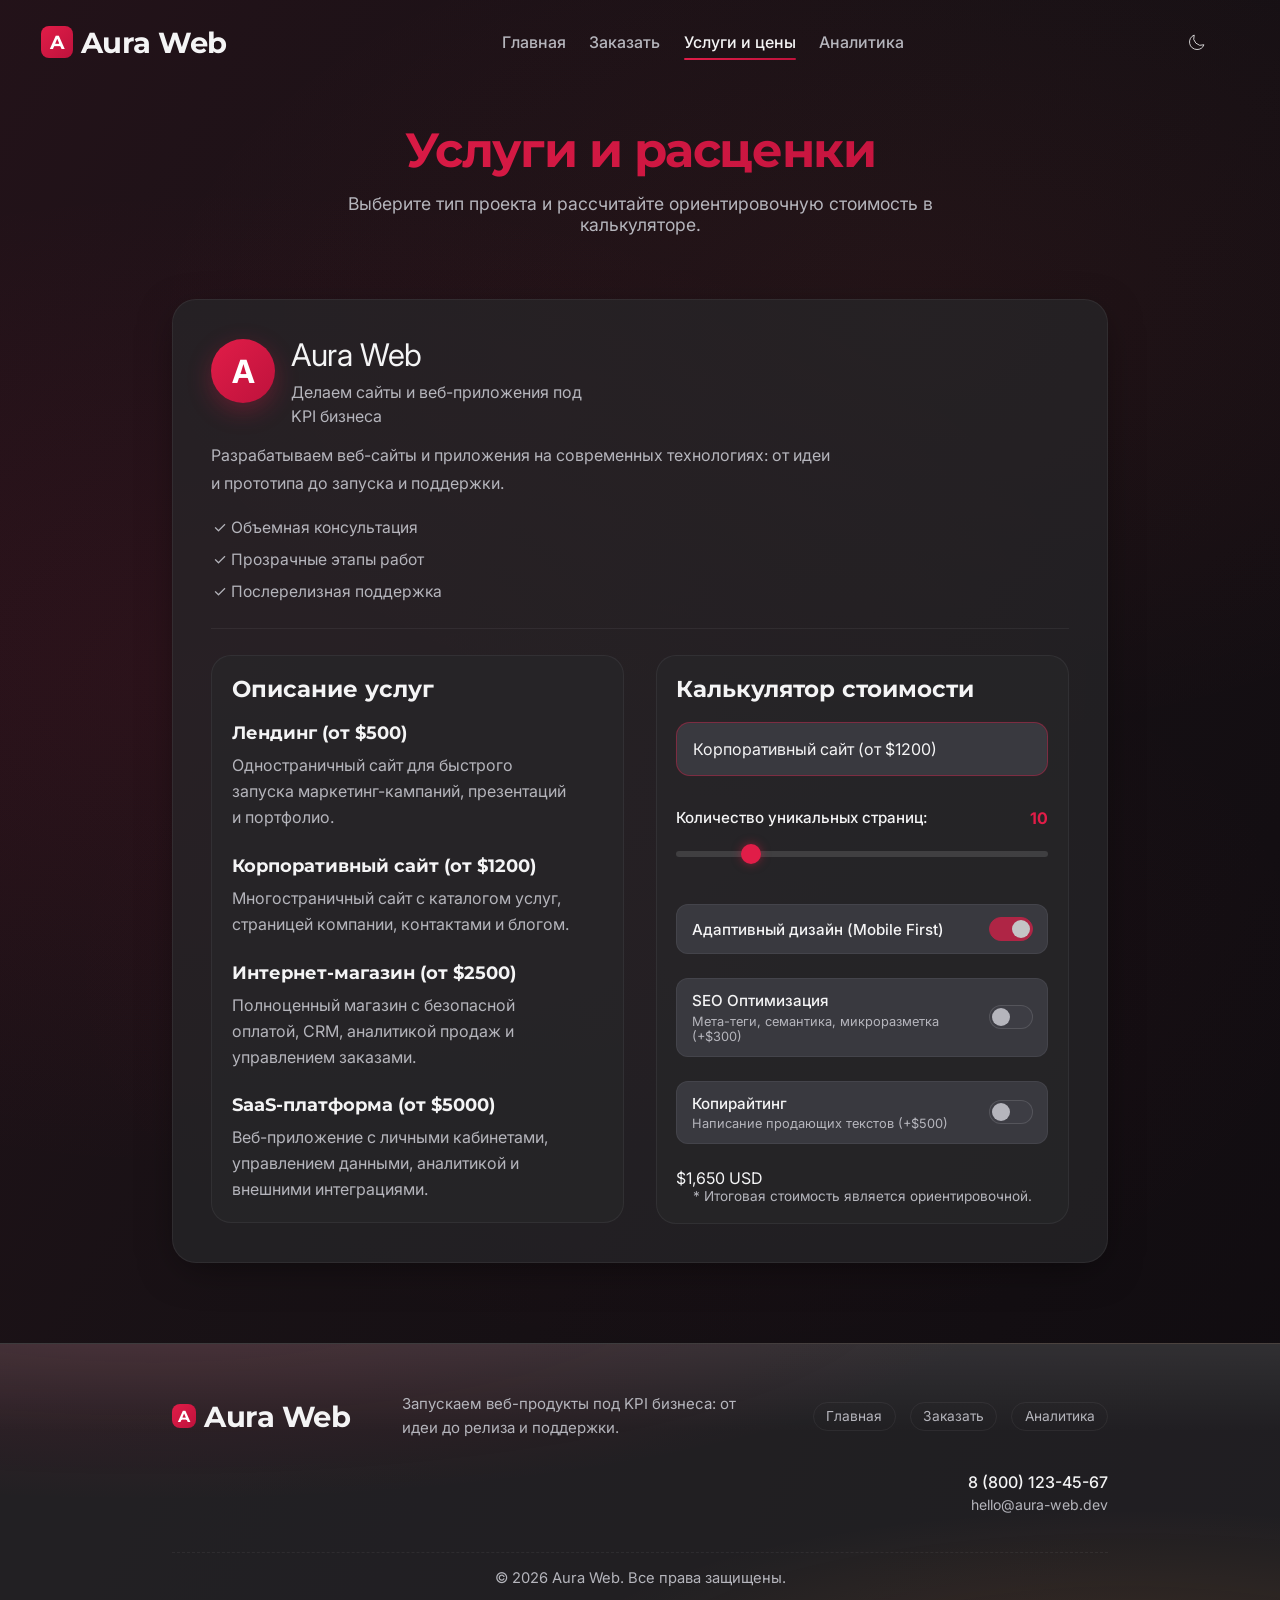
==== commit 88fbb2cf: "релиз" ====
--- a/pages/about.html
+++ b/pages/about.html
@@ -65,16 +65,16 @@
 
     <main class="container page-main">
         <h1 class="section-title animate-on-scroll text-center">Услуги и расценки</h1>
-        <p class="section-subtitle animate-on-scroll about-hero">Выберите тип сайта, а далее рассчитывайте примерную
-            стоимость нашим калькулятором.</p>
+        <p class="section-subtitle animate-on-scroll about-hero">Выберите тип проекта и рассчитайте ориентировочную
+            стоимость в калькуляторе.</p>
 
         <section class="pricing-page glass animate-on-scroll" aria-label="Услуги и калькулятор">
             <div class="pricing-page__intro">
                 <div class="pricing-page__brand">
                     <div class="author-avatar">А</div>
                     <div>
-                        <h2 class="service-tier-title">Aura Web</h2>
-                        <p class="service-tier-subtitle">Профессиональная разработка веб-решений</p>
+                        <div class="service-tier-title">Aura Web</div>
+                        <p class="service-tier-subtitle">Делаем сайты и веб-приложения под KPI бизнеса</p>
                     </div>
                 </div>
 
@@ -85,9 +85,8 @@
 
                 <ul class="about-list pricing-page__benefits">
                     <li>✓ Объемная консультация</li>
-                    <li>✓ Современные технологии и best practices</li>
+                    <li>✓ Прозрачные этапы работ</li>
                     <li>✓ Послерелизная поддержка</li>
-                    <li>✓ Отчеты и аналитика</li>
                 </ul>
             </div>
 
@@ -97,20 +96,20 @@
 
                     <div class="services-info__item">
                         <h3 class="services-info__title">Лендинг (от $500)</h3>
-                        <p class="services-info__text">Одностраничный сайт для промокампании, запуска нового продукта
-                            или акции.</p>
+                        <p class="services-info__text">Одностраничный сайт для быстрого запуска маркетинг-кампаний,
+                            презентаций и портфолио.</p>
                     </div>
 
                     <div class="services-info__item">
                         <h3 class="services-info__title">Корпоративный сайт (от $1200)</h3>
                         <p class="services-info__text">Многостраничный сайт с каталогом услуг, страницей компании,
-                            контактами и блогом для SEO.</p>
+                            контактами и блогом.</p>
                     </div>
 
                     <div class="services-info__item">
                         <h3 class="services-info__title">Интернет-магазин (от $2500)</h3>
-                        <p class="services-info__text">Полноценный магазин с каталогом товаров, корзиной, онлайн-оплатой
-                            и управлением заказами.</p>
+                        <p class="services-info__text">Полноценный магазин с безопасной оплатой, CRM, аналитикой
+                            продаж и управлением заказами.</p>
                     </div>
 
                     <div class="services-info__item services-info__item--last">
@@ -190,9 +189,19 @@
             <div class="logo">
                 <div class="logo__icon logo__icon--small">A</div>Aura Web
             </div>
+
+            <p class="footer__pitch">Запускаем веб-продукты под KPI бизнеса: от идеи до релиза и поддержки.</p>
+
+            <nav class="footer__links" aria-label="Быстрые ссылки">
+                <a href="../index.html">Главная</a>
+                <a href="form.html">Заказать</a>
+                <a href="stats.html">Аналитика</a>
+            </nav>
+
             <div class="footer__contact">
                 <a href="tel:+18001234567" class="footer__phone"
                     style="color: var(--text-primary); text-decoration: none; font-weight: 500;">8 (800) 123-45-67</a>
+                <a href="mailto:hello@aura-web.dev" class="footer__mail">hello@aura-web.dev</a>
             </div>
             <div class="footer__copy">&copy; 2026 Aura Web. Все права защищены.</div>
         </div>
--- a/css/layout.css
+++ b/css/layout.css
@@ -193,42 +193,112 @@
       ========================================================================= */
 .footer {
     margin-top: auto;
-    padding: 3rem 0;
-    border-top: 1px solid var(--border-light);
-    background: var(--surface);
+    padding: 3rem 0 2rem;
+    border-top: 1px solid var(--border-strong);
+    background:
+        radial-gradient(120% 140% at 12% -20%, rgba(225, 29, 72, 0.14) 0%, rgba(225, 29, 72, 0) 55%),
+        radial-gradient(90% 120% at 88% 120%, rgba(251, 146, 60, 0.12) 0%, rgba(251, 146, 60, 0) 50%),
+        var(--surface);
+    position: relative;
+    overflow: hidden;
+}
+
+.footer::before {
+    content: '';
+    position: absolute;
+    inset: 0;
+    pointer-events: none;
+    background: linear-gradient(180deg, rgba(255, 255, 255, 0.08) 0%, rgba(255, 255, 255, 0) 32%);
 }
 
 .footer__container {
-    display: grid;
-    grid-template-columns: auto 1fr auto;
-    align-items: center;
+    display: flex;
+    flex-wrap: wrap;
+    align-items: center;
+    justify-content: space-between;
+    row-gap: 1.15rem;
     gap: 2rem;
+    position: relative;
+    z-index: 1;
 }
 
 .socials {
     display: flex;
     gap: 1rem;
+}
+
+.footer__pitch {
+    margin: 0;
+    max-width: 360px;
+    color: var(--text-secondary);
+    font-size: 0.94rem;
+    line-height: 1.6;
+}
+
+.footer__links {
+    display: flex;
+    flex-wrap: wrap;
+    gap: 0.85rem;
+}
+
+.footer__links a {
+    color: var(--text-secondary);
+    border: 1px solid var(--border-light);
+    border-radius: 999px;
+    padding: 0.34rem 0.78rem;
+    font-size: 0.86rem;
+    transition: color 0.2s ease, border-color 0.2s ease, background-color 0.2s ease;
+}
+
+.footer__links a:hover {
+    color: var(--text-primary);
+    border-color: var(--accent-1);
+    background: color-mix(in srgb, var(--surface-hover) 84%, transparent);
 }
 
 .social-link {
     width: 40px;
     height: 40px;
     border-radius: 50%;
-    background: var(--surface-hover);
+    background: color-mix(in srgb, var(--surface-hover) 84%, transparent);
     display: grid;
     place-items: center;
     color: var(--text-primary);
-    transition: var(--transition-fast);
+    border: 1px solid var(--border-light);
+    transition: background-color 0.2s ease, color 0.2s ease, border-color 0.2s ease;
 }
 
 .social-link:hover {
     background: var(--accent-1);
     color: white;
-    transform: translateY(-3px);
+    border-color: transparent;
+}
+
+.footer__contact {
+    margin-left: auto;
+    display: flex;
+    flex-direction: column;
+    align-items: flex-end;
+    gap: 0.25rem;
+}
+
+.footer__mail {
+    color: var(--text-secondary);
+    font-size: 0.88rem;
+}
+
+.footer__mail:hover {
+    color: var(--text-primary);
 }
 
 .footer__copy {
     color: var(--text-secondary);
+    width: 100%;
+    margin-top: 0.45rem;
+    padding-top: 1rem;
+    border-top: 1px dashed var(--border-light);
+    text-align: center;
+    font-size: 0.92rem;
 }
 
 .logo__icon--small {
--- a/css/pages.css
+++ b/css/pages.css
@@ -243,6 +243,14 @@
     display: block;
 }
 
+.hero__media .hero__video {
+    width: 100%;
+    height: 100%;
+    min-height: 260px;
+    object-fit: cover;
+    display: block;
+}
+
 .hero__play {
     position: absolute;
     right: 18px;
--- a/css/responsive.css
+++ b/css/responsive.css
@@ -139,9 +139,27 @@
     }
 
     .footer__container {
-        grid-template-columns: 1fr;
+        justify-content: center;
+        align-items: center;
         text-align: center;
         gap: 1.5rem;
+    }
+
+    .footer__contact {
+        margin-left: 0;
+        align-items: center;
+    }
+
+    .footer__copy {
+        margin-top: 0;
+    }
+
+    .footer__pitch {
+        max-width: 100%;
+    }
+
+    .footer__links {
+        justify-content: center;
     }
 
     .pricing-page__body {
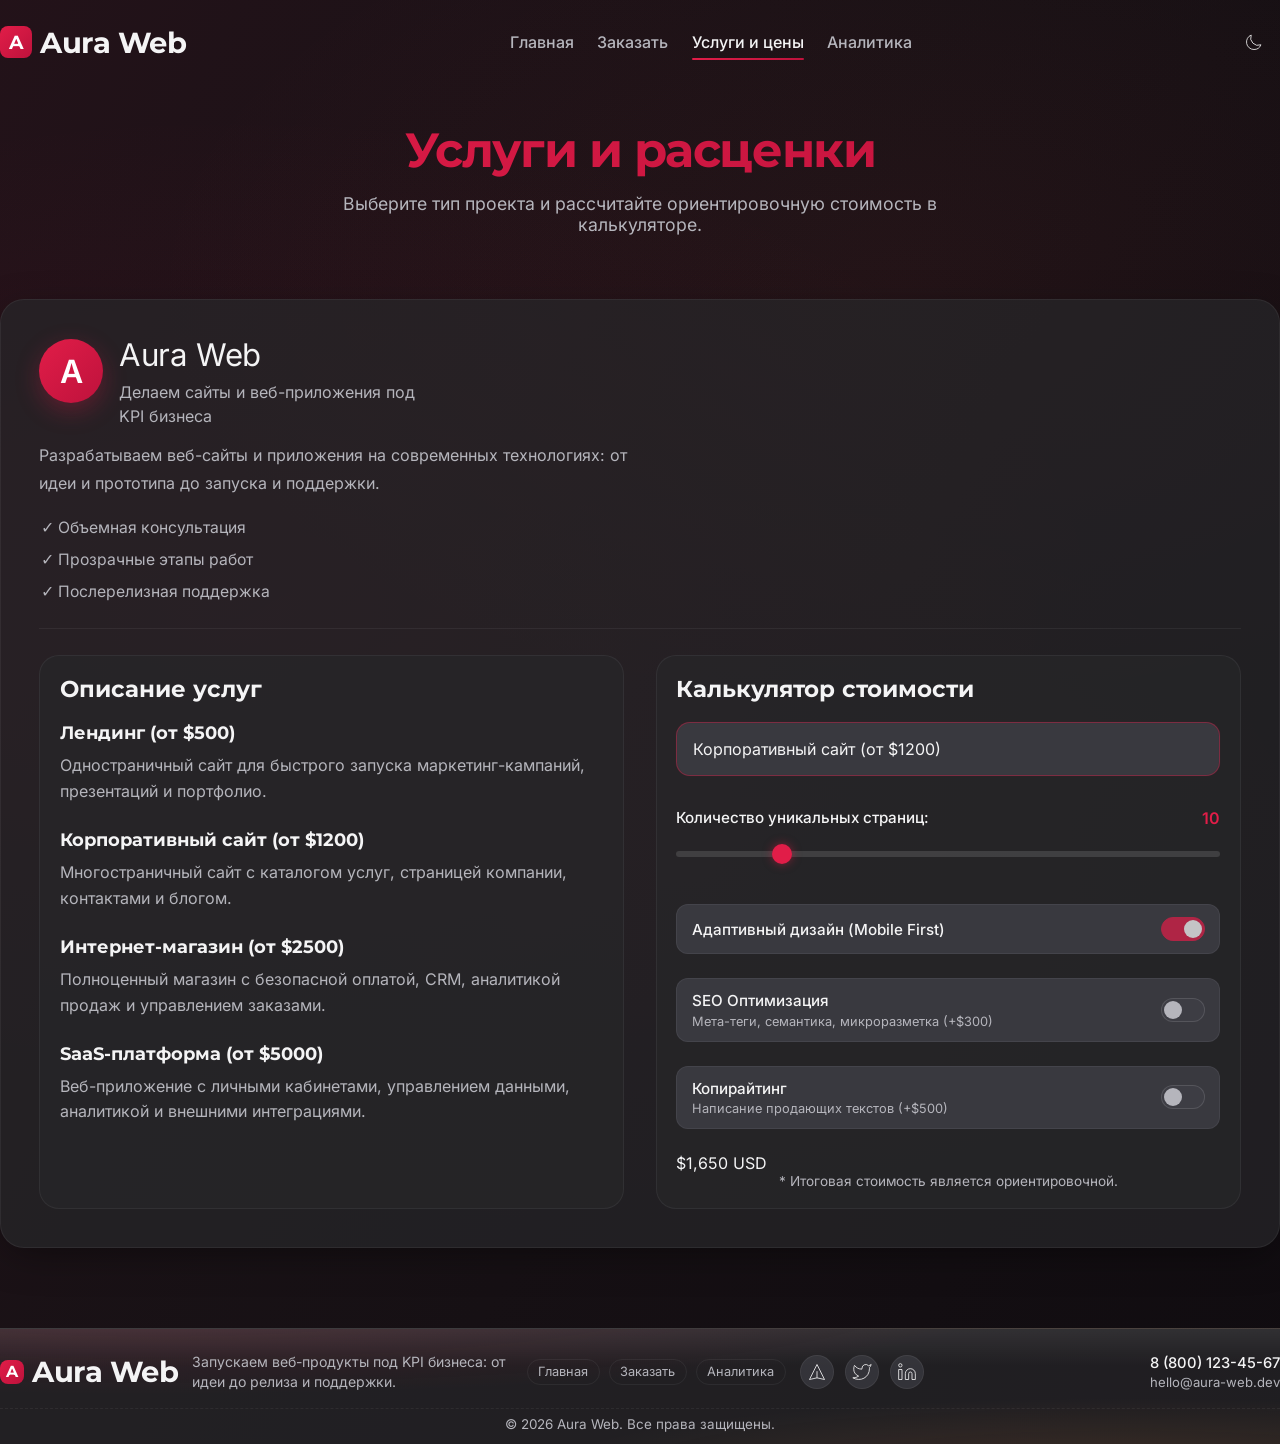
==== commit f33e47a5: "Final" ====
--- a/pages/about.html
+++ b/pages/about.html
@@ -5,13 +5,6 @@
     <!-- Meta -->
     <meta charset="UTF-8">
     <meta name="viewport" content="width=device-width, initial-scale=1.0">
-
-    <!-- Fonts -->
-    <link rel="preconnect" href="https://fonts.googleapis.com">
-    <link rel="preconnect" href="https://fonts.gstatic.com" crossorigin>
-    <link
-        href="https://fonts.googleapis.com/css2?family=Inter:wght@400;500;600&family=Montserrat:wght@600;700&display=swap"
-        rel="stylesheet">
 
     <!-- SEO -->
     <title>Услуги и расценки - Aura Web</title>
@@ -184,11 +177,12 @@
     </main>
 
     <!-- Footer -->
-    <footer class="footer mt-40">
+    <footer class="footer">
         <div class="container footer__container">
-            <div class="logo">
-                <div class="logo__icon logo__icon--small">A</div>Aura Web
-            </div>
+            <a href="../index.html" class="logo">
+                <div class="logo__icon logo__icon--small">A</div>
+                Aura Web
+            </a>
 
             <p class="footer__pitch">Запускаем веб-продукты под KPI бизнеса: от идеи до релиза и поддержки.</p>
 
@@ -198,9 +192,23 @@
                 <a href="stats.html">Аналитика</a>
             </nav>
 
+            <div class="socials">
+                <a href="https://telegram.org/" class="social-link" rel="noopener noreferrer" aria-label="Telegram"><svg
+                        fill="none" stroke="currentColor" viewBox="0 0 24 24" width="20">
+                        <use href="../media/icons/telegram.svg#telegram"></use>
+                    </svg></a>
+                <a href="https://twitter.com/" class="social-link" rel="noopener noreferrer" aria-label="Twitter"><svg
+                        fill="none" stroke="currentColor" viewBox="0 0 24 24" width="20">
+                        <use href="../media/icons/twitter.svg#twitter"></use>
+                    </svg></a>
+                <a href="https://www.linkedin.com/" class="social-link" rel="noopener noreferrer"
+                    aria-label="LinkedIn"><svg fill="none" stroke="currentColor" viewBox="0 0 24 24" width="20">
+                        <use href="../media/icons/linkedin.svg#linkedin"></use>
+                    </svg></a>
+            </div>
+
             <div class="footer__contact">
-                <a href="tel:+18001234567" class="footer__phone"
-                    style="color: var(--text-primary); text-decoration: none; font-weight: 500;">8 (800) 123-45-67</a>
+                <a href="tel:+18001234567" class="footer__phone">8 (800) 123-45-67</a>
                 <a href="mailto:hello@aura-web.dev" class="footer__mail">hello@aura-web.dev</a>
             </div>
             <div class="footer__copy">&copy; 2026 Aura Web. Все права защищены.</div>
--- a/css/variables.css
+++ b/css/variables.css
@@ -1,83 +1,154 @@
 /* =========================================================================
    VARIABLES & THEME (Burgundy / Gray)
    ========================================================================= */
-@import url('https://fonts.googleapis.com/css2?family=Outfit:wght@300;400;500;600;700;800&family=Space+Grotesk:wght@500;700&display=swap');
+@font-face {
+  font-family: "Inter";
+  font-style: normal;
+  font-weight: 400 600;
+  font-display: swap;
+  src: url("../media/fonts/Inter-cyrillic.woff2") format("woff2");
+  unicode-range: U+0301, U+0400-045F, U+0490-0491, U+04B0-04B1, U+2116;
+}
+
+@font-face {
+  font-family: "Inter";
+  font-style: normal;
+  font-weight: 400 600;
+  font-display: swap;
+  src: url("../media/fonts/Inter-latin.woff2") format("woff2");
+  unicode-range:
+    U+0000-00FF, U+0131, U+0152-0153, U+02BB-02BC, U+02C6, U+02DA, U+02DC,
+    U+2000-206F, U+20AC, U+2122, U+2191, U+2193, U+2212, U+2215, U+FEFF, U+FFFD;
+}
+
+@font-face {
+  font-family: "Montserrat";
+  font-style: normal;
+  font-weight: 600 700;
+  font-display: swap;
+  src: url("../media/fonts/Montserrat-cyrillic.woff2") format("woff2");
+  unicode-range: U+0301, U+0400-045F, U+0490-0491, U+04B0-04B1, U+2116;
+}
+
+@font-face {
+  font-family: "Montserrat";
+  font-style: normal;
+  font-weight: 600 700;
+  font-display: swap;
+  src: url("../media/fonts/Montserrat-latin.woff2") format("woff2");
+  unicode-range:
+    U+0000-00FF, U+0131, U+0152-0153, U+02BB-02BC, U+02C6, U+02DA, U+02DC,
+    U+2000-206F, U+20AC, U+2122, U+2191, U+2193, U+2212, U+2215, U+FEFF, U+FFFD;
+}
 
 :root {
-    /* Dark Mode - Gray background, Burgundy Accents */
-    --bg-color: #18181b;
-    /* zinc-900 */
-    --bg-gradient:
-        radial-gradient(1100px 620px at 18% 42%, rgba(225, 29, 72, 0.08), transparent 80%),
-        radial-gradient(920px 520px at 70% 20%, rgba(239, 68, 68, 0.06), transparent 82%),
-        radial-gradient(760px 460px at 54% 60%, rgba(190, 18, 60, 0.045), transparent 84%),
-        linear-gradient(120deg, rgba(35, 18, 25, 0.975) 0%, rgba(24, 17, 21, 0.955) 45%, rgba(16, 12, 16, 0.995) 100%);
-    --surface: rgba(39, 39, 42, 0.7);
-    /* zinc-800 */
-    --surface-hover: rgba(63, 63, 70, 0.8);
-    /* zinc-700 */
-    --text-primary: #f4f4f5;
-    /* zinc-100 */
-    --text-secondary: #b5b5bc;
-    /* zinc-400 */
-    --border-light: rgba(255, 255, 255, 0.06);
-    --border-strong: rgba(255, 255, 255, 0.12);
-    --glass-shadow: 0 10px 40px -10px rgba(0, 0, 0, 0.5);
+  /* Dark Mode - Gray background, Burgundy Accents */
+  --bg-color: #18181b;
+  /* zinc-900 */
+  --bg-gradient:
+    radial-gradient(
+      1100px 620px at 18% 42%,
+      rgba(225, 29, 72, 0.08),
+      transparent 80%
+    ),
+    radial-gradient(
+      920px 520px at 70% 20%,
+      rgba(239, 68, 68, 0.06),
+      transparent 82%
+    ),
+    radial-gradient(
+      760px 460px at 54% 60%,
+      rgba(190, 18, 60, 0.045),
+      transparent 84%
+    ),
+    linear-gradient(
+      120deg,
+      rgba(35, 18, 25, 0.975) 0%,
+      rgba(24, 17, 21, 0.955) 45%,
+      rgba(16, 12, 16, 0.995) 100%
+    );
+  --surface: rgba(39, 39, 42, 0.7);
+  /* zinc-800 */
+  --surface-hover: rgba(63, 63, 70, 0.8);
+  /* zinc-700 */
+  --text-primary: #f4f4f5;
+  /* zinc-100 */
+  --text-secondary: #b5b5bc;
+  /* zinc-400 */
+  --border-light: rgba(255, 255, 255, 0.06);
+  --border-strong: rgba(255, 255, 255, 0.12);
+  --glass-shadow: 0 10px 40px -10px rgba(0, 0, 0, 0.5);
 
-    /* Burgundy Accents */
-    --accent-1: #e11d48;
-    /* rose-600 */
-    --accent-2: #be123c;
-    /* rose-700 */
-    --accent-gradient: linear-gradient(135deg, var(--accent-1), var(--accent-2));
+  /* Burgundy Accents */
+  --accent-1: #e11d48;
+  /* rose-600 */
+  --accent-2: #be123c;
+  /* rose-700 */
+  --accent-gradient: linear-gradient(135deg, var(--accent-1), var(--accent-2));
 
-    --success: #10b981;
-    /* emerald-500 */
-    --danger: #ef4444;
-    /* red-500 */
-    --warning: #f59e0b;
-    /* amber-500 */
+  --success: #10b981;
+  /* emerald-500 */
+  --danger: #ef4444;
+  /* red-500 */
+  --warning: #f59e0b;
+  /* amber-500 */
 
-    --font-main: 'Inter', sans-serif;
-    --font-display: 'Montserrat', sans-serif;
-    --radius-sm: 12px;
-    --radius-md: 20px;
-    --radius-lg: 24px;
-    --transition-fast: 0.2s cubic-bezier(0.4, 0, 0.2, 1);
-    --transition-normal: 0.4s cubic-bezier(0.4, 0, 0.2, 1);
-    --transition-slow: 0.7s cubic-bezier(0.22, 1, 0.36, 1);
+  --font-main: "Inter", "Segoe UI", Tahoma, Geneva, Verdana, sans-serif;
+  --font-display: "Montserrat", "Segoe UI", Tahoma, Geneva, Verdana, sans-serif;
+  --radius-sm: 12px;
+  --radius-md: 20px;
+  --radius-lg: 24px;
+  --transition-fast: 0.2s cubic-bezier(0.4, 0, 0.2, 1);
+  --transition-normal: 0.4s cubic-bezier(0.4, 0, 0.2, 1);
+  --transition-slow: 0.7s cubic-bezier(0.22, 1, 0.36, 1);
 }
 
 [data-theme="light"] {
-    /* Light Mode - Neutral Gray background, Burgundy Accents */
-    --bg-color: #f4f4f5;
-    /* zinc-100 */
-    --bg-gradient:
-        radial-gradient(1040px 560px at 18% 42%, rgba(225, 29, 72, 0.065), transparent 80%),
-        radial-gradient(860px 480px at 70% 20%, rgba(190, 18, 60, 0.05), transparent 82%),
-        radial-gradient(700px 400px at 54% 60%, rgba(225, 29, 72, 0.035), transparent 84%),
-        linear-gradient(120deg, rgba(255, 245, 247, 0.992) 0%, rgba(255, 237, 241, 0.972) 45%, rgba(252, 232, 238, 0.995) 100%);
-    --surface: rgba(255, 255, 255, 0.7);
-    --surface-hover: rgba(255, 255, 255, 0.95);
-    --text-primary: #27272a;
-    /* zinc-800 */
-    --text-secondary: #3f3f46;
-    /* zinc-700 (Darker for better contrast) */
-    --border-light: rgba(24, 24, 27, 0.08);
-    /* zinc-900 at 8% */
-    --border-strong: rgba(24, 24, 27, 0.15);
-    --glass-shadow: 0 10px 40px -10px rgba(24, 24, 27, 0.08);
+  /* Light Mode - Neutral Gray background, Burgundy Accents */
+  --bg-color: #f4f4f5;
+  /* zinc-100 */
+  --bg-gradient:
+    radial-gradient(
+      1040px 560px at 18% 42%,
+      rgba(225, 29, 72, 0.065),
+      transparent 80%
+    ),
+    radial-gradient(
+      860px 480px at 70% 20%,
+      rgba(190, 18, 60, 0.05),
+      transparent 82%
+    ),
+    radial-gradient(
+      700px 400px at 54% 60%,
+      rgba(225, 29, 72, 0.035),
+      transparent 84%
+    ),
+    linear-gradient(
+      120deg,
+      rgba(255, 245, 247, 0.992) 0%,
+      rgba(255, 237, 241, 0.972) 45%,
+      rgba(252, 232, 238, 0.995) 100%
+    );
+  --surface: rgba(255, 255, 255, 0.7);
+  --surface-hover: rgba(255, 255, 255, 0.95);
+  --text-primary: #27272a;
+  /* zinc-800 */
+  --text-secondary: #3f3f46;
+  /* zinc-700 (Darker for better contrast) */
+  --border-light: rgba(24, 24, 27, 0.08);
+  /* zinc-900 at 8% */
+  --border-strong: rgba(24, 24, 27, 0.15);
+  --glass-shadow: 0 10px 40px -10px rgba(24, 24, 27, 0.08);
 
-    --accent-1: #e11d48;
-    /* rose-600 */
-    --accent-2: #be123c;
-    /* rose-700 */
+  --accent-1: #e11d48;
+  /* rose-600 */
+  --accent-2: #be123c;
+  /* rose-700 */
 
-    --success: #059669;
-    /* emerald-600 */
-    --danger: #dc2626;
-    /* red-600 */
-    --warning: #d97706;
-    /* amber-600 */
+  --success: #059669;
+  /* emerald-600 */
+  --danger: #dc2626;
+  /* red-600 */
+  --warning: #d97706;
+  /* amber-600 */
 }
-
--- a/css/base.css
+++ b/css/base.css
@@ -2,13 +2,13 @@
       RESET & BASE
       ========================================================================= */
 * {
-    margin: 0;
-    padding: 0;
-    box-sizing: border-box;
+  margin: 0;
+  padding: 0;
+  box-sizing: border-box;
 }
 
 html {
-    scroll-behavior: smooth;
+  scroll-behavior: smooth;
 }
 
 img,
@@ -16,81 +16,83 @@
 video,
 canvas,
 svg {
-    display: block;
-    max-width: 100%;
-    height: auto;
+  display: block;
+  max-width: 100%;
+  height: auto;
 }
 
 body {
-    font-family: var(--font-main);
-    background-color: var(--bg-color);
-    background-image: var(--bg-gradient);
-    background-attachment: scroll;
-    color: var(--text-primary);
-    /* Dynamic color based on theme */
-    min-height: 100vh;
-    display: flex;
-    flex-direction: column;
-    overflow-x: hidden;
-    overflow-wrap: break-word;
-    word-break: break-word;
-    transition: background-color var(--transition-normal), color var(--transition-normal);
+  font-family: var(--font-main);
+  background-color: var(--bg-color);
+  background-image: var(--bg-gradient);
+  background-attachment: scroll;
+  color: var(--text-primary);
+  /* Dynamic color based on theme */
+  min-height: 100vh;
+  display: flex;
+  flex-direction: column;
+  overflow-x: hidden;
+  overflow-wrap: break-word;
+  word-break: break-word;
+  transition:
+    background-color var(--transition-normal),
+    color var(--transition-normal);
 }
 
 @keyframes pageLoad {
-    0% {
-        opacity: 0;
-        transform: translateY(20px);
-    }
+  0% {
+    opacity: 0;
+    transform: translateY(20px);
+  }
 
-    100% {
-        opacity: 1;
-        transform: translateY(0);
-    }
+  100% {
+    opacity: 1;
+    transform: translateY(0);
+  }
 }
 
 main {
-    animation: pageLoad 0.8s cubic-bezier(0.22, 1, 0.36, 1) forwards;
+  animation: pageLoad 0.8s cubic-bezier(0.22, 1, 0.36, 1) forwards;
 }
 
 /* Custom Scrollbar */
 ::-webkit-scrollbar {
-    width: 10px;
+  width: 10px;
 }
 
 ::-webkit-scrollbar-track {
-    background: var(--bg-color);
+  background: var(--bg-color);
 }
 
 ::-webkit-scrollbar-thumb {
-    background: var(--surface-hover);
-    border-radius: 5px;
+  background: var(--surface-hover);
+  border-radius: 5px;
 }
 
 ::-webkit-scrollbar-thumb:hover {
-    background: var(--accent-1);
+  background: var(--accent-1);
 }
 
 a {
-    text-decoration: none;
-    color: inherit;
+  text-decoration: none;
+  color: inherit;
 }
 
 li {
-    list-style: none;
+  list-style: none;
 }
 
 button,
 input,
 select,
 textarea {
-    font-family: inherit;
+  font-family: inherit;
 }
 
 button {
-    cursor: pointer;
-    border: none;
-    background: none;
+  cursor: pointer;
+  border: none;
+  background: none;
 }
 
 /* =========================================================================
@@ -100,79 +102,81 @@
 h2,
 h3,
 h4 {
-    font-family: var(--font-display);
-    font-weight: 700;
+  font-family: var(--font-display);
+  font-weight: 700;
 }
 
 h1 {
-    line-height: 1.1;
-    letter-spacing: -0.03em;
+  line-height: 1.1;
+  letter-spacing: -0.03em;
 }
 
 .section-title {
-    font-size: clamp(2rem, 4vw, 3rem);
-    font-weight: 700;
-    margin-bottom: 1rem;
-    background: var(--accent-gradient);
-    -webkit-background-clip: text;
-    background-clip: text;
-    -webkit-text-fill-color: transparent;
+  font-size: clamp(2rem, 4vw, 3rem);
+  font-weight: 700;
+  margin-bottom: 1rem;
+  background: var(--accent-gradient);
+  -webkit-background-clip: text;
+  background-clip: text;
+  -webkit-text-fill-color: transparent;
 }
 
 .section-subtitle {
-    font-size: 1.1rem;
-    color: var(--text-secondary);
-    margin-bottom: 3rem;
-    max-width: 600px;
+  font-size: 1.1rem;
+  color: var(--text-secondary);
+  margin-bottom: 3rem;
+  max-width: 600px;
 }
 
 /* =========================================================================
       TABLES
       ========================================================================= */
 table {
-    width: 100%;
-    border-collapse: collapse;
-    font-family: var(--font-main);
+  width: 100%;
+  border-collapse: collapse;
+  font-family: var(--font-main);
 }
 
 th {
-    font-size: 12px;
-    font-weight: 600;
-    text-transform: uppercase;
-    text-align: left;
-    padding: 1rem;
-    color: var(--text-secondary);
-    border-bottom: 1px solid var(--border-strong);
+  font-size: 12px;
+  font-weight: 600;
+  text-transform: uppercase;
+  text-align: left;
+  padding: 1rem;
+  color: var(--text-secondary);
+  border-bottom: 1px solid var(--border-strong);
 }
 
 td {
-    padding: 1rem;
-    border-bottom: 1px solid var(--border-light);
-    font-variant-numeric: tabular-nums;
-    /* Monospaced numbers */
+  padding: 1rem;
+  border-bottom: 1px solid var(--border-light);
+  font-variant-numeric: tabular-nums;
+  /* Monospaced numbers */
 }
 
 /* =========================================================================
       UTILITIES & ANIMATIONS
       ========================================================================= */
 .glass {
-    background: var(--surface);
-    backdrop-filter: blur(16px);
-    -webkit-backdrop-filter: blur(16px);
-    border: 1px solid var(--border-light);
-    box-shadow: var(--glass-shadow);
-    border-radius: var(--radius-lg);
+  background: var(--surface);
+  backdrop-filter: blur(16px);
+  -webkit-backdrop-filter: blur(16px);
+  border: 1px solid var(--border-light);
+  box-shadow: var(--glass-shadow);
+  border-radius: var(--radius-lg);
 }
 
 /* Fade in up animation class for Intersection Observer */
 .animate-on-scroll {
-    opacity: 0;
-    transform: translateY(30px);
-    transition: opacity 0.8s cubic-bezier(0.22, 1, 0.36, 1), transform 0.8s cubic-bezier(0.22, 1, 0.36, 1);
-    will-change: opacity, transform;
+  opacity: 0;
+  transform: translateY(30px);
+  transition:
+    opacity 0.8s cubic-bezier(0.22, 1, 0.36, 1),
+    transform 0.8s cubic-bezier(0.22, 1, 0.36, 1);
+  will-change: opacity, transform;
 }
 
 .animate-on-scroll.is-visible {
-    opacity: 1;
-    transform: translateY(0);
-}+  opacity: 1;
+  transform: translateY(0);
+}
--- a/css/layout.css
+++ b/css/layout.css
@@ -2,312 +2,354 @@
       CONTAINER
       ========================================================================= */
 .container {
-    max-width: 1000px;
-    margin: 0 auto;
-    padding-inline: 2rem;
-    width: 100%;
+  max-width: 1320px;
+  margin: 0 auto;
+  padding-inline: 0;
+  width: 100%;
 }
 
 /* =========================================================================
       HEADER & NAV
       ========================================================================= */
 .header {
-    position: sticky;
-    top: 0;
-    width: 100%;
-    z-index: 1000;
-    padding: 1.5rem 0;
-    transition: var(--transition-normal);
-    background: transparent;
-    /* Initial state */
+  position: sticky;
+  top: 0;
+  width: 100%;
+  z-index: 1000;
+  padding: 1.5rem 0;
+  transition: var(--transition-normal);
+  background: transparent;
+  /* Initial state */
 }
 
 .header.scrolled,
 .header--solid {
-    padding: 1rem 0;
-    background: var(--surface);
-    backdrop-filter: blur(20px);
-    -webkit-backdrop-filter: blur(20px);
-    border-bottom: 1px solid var(--border-light);
-    box-shadow: 0 4px 30px rgba(0, 0, 0, 0.1);
+  padding: 1rem 0;
+  background: var(--surface);
+  backdrop-filter: blur(20px);
+  -webkit-backdrop-filter: blur(20px);
+  border-bottom: 1px solid var(--border-light);
+  box-shadow: 0 4px 30px rgba(0, 0, 0, 0.1);
 }
 
 .page-main {
-    padding-top: 40px;
-    /* Small gap for non-hero pages */
-    padding-bottom: 80px;
-}
-
-.mt-40 {
-    margin-top: 40px;
+  padding-top: 40px;
+  /* Small gap for non-hero pages */
+  padding-bottom: 80px;
 }
 
 .header__container {
-    display: grid;
-    grid-template-columns: auto minmax(0, 1fr) auto;
-    align-items: center;
-    gap: clamp(0.75rem, 2vw, 2rem);
-    position: relative;
+  display: grid;
+  grid-template-columns: auto minmax(0, 1fr) auto;
+  align-items: center;
+  gap: clamp(0.75rem, 2vw, 2rem);
+  position: relative;
 }
 
 .header__container .nav {
+  width: 100%;
+  display: flex;
+  justify-content: center;
+}
+
+.header__actions {
+  display: flex;
+  align-items: center;
+  gap: 0.5rem;
+}
+
+.logo {
+  font-family: var(--font-display);
+  font-size: 1.8rem;
+  font-weight: 700;
+  letter-spacing: -0.5px;
+  display: flex;
+  align-items: center;
+  gap: 8px;
+}
+
+.logo__icon {
+  width: 32px;
+  height: 32px;
+  background: var(--accent-gradient);
+  border-radius: 8px;
+  display: grid;
+  place-items: center;
+  color: #fff;
+  font-size: 1.2rem;
+}
+
+.theme-toggle {
+  width: 36px;
+  height: 36px;
+  padding: 8px;
+  border-radius: 50%;
+  color: var(--text-primary);
+  transition:
+    transform 0.2s cubic-bezier(0.4, 0, 0.2, 1),
+    background-color 0.2s,
+    color 0.2s;
+  display: grid;
+  place-items: center;
+}
+
+.theme-toggle:hover {
+  background: var(--surface-hover);
+  color: var(--accent-1);
+}
+
+.theme-toggle.is-pressed {
+  animation: themeTogglePress 150ms ease-out;
+}
+
+@keyframes themeTogglePress {
+  0% {
+    transform: scale(1);
+  }
+
+  50% {
+    transform: scale(0.8);
+  }
+
+  100% {
+    transform: scale(1);
+  }
+}
+
+.nav__list {
+  display: flex;
+  width: auto;
+  justify-content: center;
+  gap: clamp(1rem, 1.8vw, 2.25rem);
+  align-items: center;
+}
+
+@media (min-width: 769px) {
+  .header .container .header__container {
+    max-width: 1320px;
     width: 100%;
-    display: flex;
-    justify-content: center;
-}
-
-.header__actions {
-    display: flex;
-    align-items: center;
-    gap: 0.5rem;
-}
-
-.logo {
-    font-family: var(--font-display);
-    font-size: 1.8rem;
-    font-weight: 700;
-    letter-spacing: -0.5px;
-    display: flex;
-    align-items: center;
-    gap: 8px;
-}
-
-.logo__icon {
-    width: 32px;
-    height: 32px;
-    background: var(--accent-gradient);
-    border-radius: 8px;
-    display: grid;
-    place-items: center;
-    color: #fff;
-    font-size: 1.2rem;
-}
-
-.theme-toggle {
-    margin-right: 1.5rem;
-    padding: 8px;
-    border-radius: 50%;
-    color: var(--text-primary);
-    transition: transform 0.2s cubic-bezier(0.4, 0, 0.2, 1), background-color 0.2s, color 0.2s;
-    display: grid;
-    place-items: center;
-}
-
-.theme-toggle:hover {
-    background: var(--surface-hover);
-    color: var(--accent-1);
-}
-
-.nav__list {
-    display: flex;
-    width: auto;
-    justify-content: center;
-    gap: clamp(1rem, 1.8vw, 2.25rem);
-    align-items: center;
-}
-
-@media (min-width: 769px) {
-    .header .container.header__container {
-        max-width: none;
-        width: 100%;
-        padding-inline: clamp(20px, 3.2vw, 56px);
-    }
+    padding-inline: clamp(16px, 2.4vw, 40px);
+  }
+
+  .theme-toggle {
+    margin-right: 0.5rem;
+  }
 }
 
 .nav__link {
-    font-weight: 500;
-    color: var(--text-secondary);
-    transition: var(--transition-fast);
-    position: relative;
-    padding: 0.5rem 0;
+  font-weight: 500;
+  color: var(--text-secondary);
+  transition: var(--transition-fast);
+  position: relative;
+  padding: 0.5rem 0;
 }
 
 .nav__link:hover,
 .nav__link--active {
-    color: var(--text-primary);
+  color: var(--text-primary);
 }
 
 .nav__link::after {
-    content: '';
-    position: absolute;
-    bottom: 0;
-    left: 0;
-    width: 0;
-    height: 2px;
-    background: var(--accent-gradient);
-    transition: var(--transition-normal);
-    border-radius: 2px;
+  content: "";
+  position: absolute;
+  bottom: 0;
+  left: 0;
+  width: 0;
+  height: 2px;
+  background: var(--accent-gradient);
+  transition: var(--transition-normal);
+  border-radius: 2px;
 }
 
 .nav__link:hover::after,
 .nav__link--active::after {
-    width: 100%;
+  width: 100%;
 }
 
 .burger {
-    display: none;
-    width: 30px;
-    height: 20px;
-    position: relative;
-    z-index: 1001;
+  display: none;
+  width: 30px;
+  height: 20px;
+  position: relative;
+  z-index: 1001;
 }
 
 .burger span {
-    display: block;
-    position: absolute;
-    height: 2px;
-    width: 100%;
-    background: var(--text-primary);
-    border-radius: 2px;
-    transition: var(--transition-fast);
+  display: block;
+  position: absolute;
+  height: 2px;
+  width: 100%;
+  background: var(--text-primary);
+  border-radius: 2px;
+  transition: var(--transition-fast);
 }
 
 .burger span:nth-child(1) {
-    top: 0;
+  top: 0;
 }
 
 .burger span:nth-child(2) {
-    top: 9px;
+  top: 9px;
 }
 
 .burger span:nth-child(3) {
-    top: 18px;
+  top: 18px;
 }
 
 .burger.active span:nth-child(1) {
-    top: 9px;
-    transform: rotate(45deg);
+  top: 9px;
+  transform: rotate(45deg);
 }
 
 .burger.active span:nth-child(2) {
-    opacity: 0;
+  opacity: 0;
 }
 
 .burger.active span:nth-child(3) {
-    top: 9px;
-    transform: rotate(-45deg);
+  top: 9px;
+  transform: rotate(-45deg);
 }
 
 /* =========================================================================
       FOOTER
       ========================================================================= */
 .footer {
-    margin-top: auto;
-    padding: 3rem 0 2rem;
-    border-top: 1px solid var(--border-strong);
-    background:
-        radial-gradient(120% 140% at 12% -20%, rgba(225, 29, 72, 0.14) 0%, rgba(225, 29, 72, 0) 55%),
-        radial-gradient(90% 120% at 88% 120%, rgba(251, 146, 60, 0.12) 0%, rgba(251, 146, 60, 0) 50%),
-        var(--surface);
-    position: relative;
-    overflow: hidden;
+  margin-top: auto;
+  padding: 1.4rem 0 0.75rem;
+  border-top: 1px solid var(--border-strong);
+  background:
+    radial-gradient(
+      120% 140% at 12% -20%,
+      rgba(225, 29, 72, 0.14) 0%,
+      rgba(225, 29, 72, 0) 55%
+    ),
+    radial-gradient(
+      90% 120% at 88% 120%,
+      rgba(251, 146, 60, 0.12) 0%,
+      rgba(251, 146, 60, 0) 50%
+    ),
+    var(--surface);
+  position: relative;
+  overflow: hidden;
 }
 
 .footer::before {
-    content: '';
-    position: absolute;
-    inset: 0;
-    pointer-events: none;
-    background: linear-gradient(180deg, rgba(255, 255, 255, 0.08) 0%, rgba(255, 255, 255, 0) 32%);
+  content: "";
+  position: absolute;
+  inset: 0;
+  pointer-events: none;
+  background: linear-gradient(
+    180deg,
+    rgba(255, 255, 255, 0.08) 0%,
+    rgba(255, 255, 255, 0) 32%
+  );
 }
 
 .footer__container {
-    display: flex;
-    flex-wrap: wrap;
-    align-items: center;
-    justify-content: space-between;
-    row-gap: 1.15rem;
-    gap: 2rem;
-    position: relative;
-    z-index: 1;
+  display: flex;
+  flex-wrap: wrap;
+  align-items: center;
+  justify-content: space-between;
+  row-gap: 0.45rem;
+  gap: 0.9rem;
+  position: relative;
+  z-index: 1;
 }
 
 .socials {
-    display: flex;
-    gap: 1rem;
+  display: flex;
+  gap: 0.7rem;
 }
 
 .footer__pitch {
-    margin: 0;
-    max-width: 360px;
-    color: var(--text-secondary);
-    font-size: 0.94rem;
-    line-height: 1.6;
+  margin: 0;
+  max-width: 320px;
+  color: var(--text-secondary);
+  font-size: 0.88rem;
+  line-height: 1.45;
 }
 
 .footer__links {
-    display: flex;
-    flex-wrap: wrap;
-    gap: 0.85rem;
+  display: flex;
+  flex-wrap: wrap;
+  gap: 0.55rem;
 }
 
 .footer__links a {
-    color: var(--text-secondary);
-    border: 1px solid var(--border-light);
-    border-radius: 999px;
-    padding: 0.34rem 0.78rem;
-    font-size: 0.86rem;
-    transition: color 0.2s ease, border-color 0.2s ease, background-color 0.2s ease;
+  color: var(--text-secondary);
+  border: 1px solid var(--border-light);
+  border-radius: 999px;
+  padding: 0.28rem 0.66rem;
+  font-size: 0.8rem;
+  transition:
+    color 0.2s ease,
+    border-color 0.2s ease,
+    background-color 0.2s ease;
 }
 
 .footer__links a:hover {
-    color: var(--text-primary);
-    border-color: var(--accent-1);
-    background: color-mix(in srgb, var(--surface-hover) 84%, transparent);
+  color: var(--text-primary);
+  border-color: var(--accent-1);
+  background: color-mix(in srgb, var(--surface-hover) 84%, transparent);
 }
 
 .social-link {
-    width: 40px;
-    height: 40px;
-    border-radius: 50%;
-    background: color-mix(in srgb, var(--surface-hover) 84%, transparent);
-    display: grid;
-    place-items: center;
-    color: var(--text-primary);
-    border: 1px solid var(--border-light);
-    transition: background-color 0.2s ease, color 0.2s ease, border-color 0.2s ease;
+  width: 34px;
+  height: 34px;
+  border-radius: 50%;
+  background: color-mix(in srgb, var(--surface-hover) 84%, transparent);
+  display: grid;
+  place-items: center;
+  color: var(--text-primary);
+  border: 1px solid var(--border-light);
+  transition:
+    background-color 0.2s ease,
+    color 0.2s ease,
+    border-color 0.2s ease;
 }
 
 .social-link:hover {
-    background: var(--accent-1);
-    color: white;
-    border-color: transparent;
+  background: var(--accent-1);
+  color: white;
+  border-color: transparent;
 }
 
 .footer__contact {
-    margin-left: auto;
-    display: flex;
-    flex-direction: column;
-    align-items: flex-end;
-    gap: 0.25rem;
+  margin-left: auto;
+  display: flex;
+  flex-direction: column;
+  align-items: flex-end;
+  gap: 0.12rem;
 }
 
 .footer__mail {
-    color: var(--text-secondary);
-    font-size: 0.88rem;
+  color: var(--text-secondary);
+  font-size: 0.82rem;
+}
+
+.footer__phone {
+  color: var(--text-primary);
+  text-decoration: none;
+  font-weight: 500;
+  font-size: 0.92rem;
 }
 
 .footer__mail:hover {
-    color: var(--text-primary);
+  color: var(--text-primary);
 }
 
 .footer__copy {
-    color: var(--text-secondary);
-    width: 100%;
-    margin-top: 0.45rem;
-    padding-top: 1rem;
-    border-top: 1px dashed var(--border-light);
-    text-align: center;
-    font-size: 0.92rem;
+  color: var(--text-secondary);
+  width: 100%;
+  margin-top: 0.05rem;
+  padding-top: 0.45rem;
+  border-top: 1px dashed var(--border-light);
+  text-align: center;
+  font-size: 0.84rem;
 }
 
 .logo__icon--small {
-    width: 24px;
-    height: 24px;
-    font-size: 1rem;
-}
-
-.theme-toggle-wrap {
-    display: flex;
-    align-items: center;
-}+  width: 24px;
+  height: 24px;
+  font-size: 1rem;
+}
--- a/css/components.css
+++ b/css/components.css
@@ -2,685 +2,685 @@
       BUTTONS
       ========================================================================= */
 .btn {
-    display: inline-flex;
-    align-items: center;
-    justify-content: center;
-    gap: 8px;
-    padding: 0.8rem 1.8rem;
-    border-radius: var(--radius-sm);
-    font-family: var(--font-display);
-    font-weight: 600;
-    text-transform: uppercase;
-    letter-spacing: 0.05em;
-    font-size: 1rem;
-    transition: var(--transition-normal);
-    position: relative;
-    overflow: hidden;
-    z-index: 1;
+  display: inline-flex;
+  align-items: center;
+  justify-content: center;
+  gap: 8px;
+  padding: 0.8rem 1.8rem;
+  border-radius: var(--radius-sm);
+  font-family: var(--font-display);
+  font-weight: 600;
+  text-transform: uppercase;
+  letter-spacing: 0.05em;
+  font-size: 1rem;
+  transition: var(--transition-normal);
+  position: relative;
+  overflow: hidden;
+  z-index: 1;
 }
 
 .btn::before {
-    content: "";
-    position: absolute;
-    top: -1px;
-    left: -130%;
-    width: 70%;
-    height: calc(100% + 2px);
-    background: rgba(255, 255, 255, 0.1);
-    transform: skewX(-15deg);
-    transition: var(--transition-normal);
-    z-index: -1;
-    border-radius: inherit;
-    will-change: transform;
+  content: "";
+  position: absolute;
+  top: -1px;
+  left: -130%;
+  width: 70%;
+  height: calc(100% + 2px);
+  background: rgba(255, 255, 255, 0.1);
+  transform: skewX(-15deg);
+  transition: var(--transition-normal);
+  z-index: -1;
+  border-radius: inherit;
+  will-change: transform;
 }
 
 .btn:hover::before {
-    transform: translateX(340%) skewX(-15deg);
+  transform: translateX(340%) skewX(-15deg);
 }
 
 .btn--primary {
-    background: var(--accent-gradient);
-    color: white;
+  background: var(--accent-gradient);
+  color: white;
 }
 
 .btn--primary:hover {
-    transform: translateY(-2px);
+  transform: translateY(-2px);
 }
 
 .btn--outline {
-    background: transparent;
-    border: 1px solid var(--border-strong);
-    color: var(--text-primary);
+  background: transparent;
+  border: 1px solid var(--border-strong);
+  color: var(--text-primary);
 }
 
 .btn--outline:hover {
-    border-color: var(--accent-1);
-    background: var(--surface);
+  border-color: var(--accent-1);
+  background: var(--surface);
 }
 
 .btn--danger {
-    background: rgba(239, 68, 68, 0.1);
-    color: var(--danger);
-    border: 1px solid rgba(239, 68, 68, 0.3);
+  background: rgba(239, 68, 68, 0.1);
+  color: var(--danger);
+  border: 1px solid rgba(239, 68, 68, 0.3);
 }
 
 .btn--danger:hover {
-    background: var(--danger);
-    color: white;
+  background: var(--danger);
+  color: white;
+}
+.btn.is-loading {
+  opacity: 0.7;
+  pointer-events: none;
 }
 
 /* =========================================================================
       MODAL & TOAST
       ========================================================================= */
 .modal-overlay {
-    position: fixed;
-    inset: 0;
-    background: rgba(24, 24, 27, 0.28);
-    backdrop-filter: blur(8px);
-    z-index: 2000;
-    display: flex;
-    align-items: center;
-    justify-content: center;
-    opacity: 0;
-    visibility: hidden;
-    transition: var(--transition-normal);
+  position: fixed;
+  inset: 0;
+  background: rgba(24, 24, 27, 0.28);
+  backdrop-filter: blur(8px);
+  z-index: 2000;
+  display: flex;
+  align-items: center;
+  justify-content: center;
+  opacity: 0;
+  visibility: hidden;
+  transition: var(--transition-normal);
 }
 
 .modal-overlay.active {
-    opacity: 1;
-    visibility: visible;
+  opacity: 1;
+  visibility: visible;
 }
 
 .modal {
-    background: var(--surface);
-    border: 1px solid var(--border-light);
-    border-radius: var(--radius-lg);
-    width: 90%;
-    max-width: 600px;
-    padding: 2.5rem;
-    transform: translateY(20px) scale(0.95);
-    transition: var(--transition-normal);
-    box-shadow: 0 18px 42px -14px rgba(24, 24, 27, 0.16);
+  background: var(--surface);
+  border: 1px solid var(--border-light);
+  border-radius: var(--radius-lg);
+  width: 90%;
+  max-width: 600px;
+  padding: 2.5rem;
+  transform: translateY(20px) scale(0.95);
+  transition: var(--transition-normal);
+  box-shadow: 0 18px 42px -14px rgba(24, 24, 27, 0.16);
 }
 
 .modal-overlay.active .modal {
-    transform: translateY(0) scale(1);
+  transform: translateY(0) scale(1);
 }
 
 .modal__header {
-    display: flex;
-    justify-content: space-between;
-    align-items: center;
-    margin-bottom: 2rem;
+  display: flex;
+  justify-content: space-between;
+  align-items: center;
+  margin-bottom: 2rem;
 }
 
 .modal__actions {
-    display: flex;
-    gap: 1rem;
-    margin-top: 1rem;
-    width: 100%;
-    padding: 1rem;
-    background: var(--surface-hover);
-    backdrop-filter: blur(12px);
-    border-radius: var(--radius-md);
-    border: 1px solid var(--border-light);
+  display: flex;
+  gap: 1rem;
+  margin-top: 1rem;
+  width: 100%;
+  padding: 1rem;
+  background: var(--surface-hover);
+  backdrop-filter: blur(12px);
+  border-radius: var(--radius-md);
+  border: 1px solid var(--border-light);
 }
 
 .modal__actions .btn {
-    flex: 1;
+  flex: 1;
 }
 
 .empty-state {
-    display: none;
-    text-align: center;
-    padding: 3rem;
-    color: var(--text-secondary);
+  display: none;
+  text-align: center;
+  padding: 3rem;
+  color: var(--text-secondary);
 }
 
 .text-center {
-    text-align: center;
+  text-align: center;
 }
 
 .mb-0 {
-    margin-bottom: 0;
+  margin-bottom: 0;
 }
 
 .d-block {
-    display: block;
+  display: block;
 }
 
 .my-8 {
-    margin: 2rem 0;
+  margin: 2rem 0;
 }
 
 .flex-between {
-    display: flex;
-    justify-content: space-between;
-    margin-bottom: 0.5rem;
+  display: flex;
+  justify-content: space-between;
+  margin-bottom: 0.5rem;
 }
 
 .btn-close {
-    font-size: 1.5rem;
-    color: var(--text-secondary);
-    transition: var(--transition-fast);
+  font-size: 1.5rem;
+  color: var(--text-secondary);
+  transition: var(--transition-fast);
 }
 
 .btn-close:hover {
-    color: var(--text-primary);
-    transform: rotate(90deg);
+  color: var(--text-primary);
+  transform: rotate(90deg);
 }
 
 /* Toast */
 .toast-container {
-    position: fixed;
-    bottom: 2rem;
-    right: 2rem;
-    z-index: 3000;
-    display: flex;
-    flex-direction: column;
-    gap: 1rem;
+  position: fixed;
+  bottom: 2rem;
+  right: 2rem;
+  z-index: 3000;
+  display: flex;
+  flex-direction: column;
+  gap: 1rem;
 }
 
 .toast {
-    padding: 1rem 1.5rem;
-    border-radius: var(--radius-sm);
-    background: var(--surface);
-    border-left: 4px solid var(--accent-1);
-    box-shadow: var(--glass-shadow);
-    display: flex;
-    align-items: center;
-    gap: 1rem;
-    transform: translateX(120%);
-    transition: transform 0.4s cubic-bezier(0.68, -0.55, 0.265, 1.55);
+  padding: 1rem 1.5rem;
+  border-radius: var(--radius-sm);
+  background: var(--surface);
+  border-left: 4px solid var(--accent-1);
+  box-shadow: var(--glass-shadow);
+  display: flex;
+  align-items: center;
+  gap: 1rem;
+  transform: translateX(120%);
+  transition: transform 0.4s cubic-bezier(0.68, -0.55, 0.265, 1.55);
 }
 
 .toast.show {
-    transform: translateX(0);
+  transform: translateX(0);
 }
 
 .toast.error {
-    border-left-color: var(--danger);
+  border-left-color: var(--danger);
 }
 
 .toast.success {
-    border-left-color: var(--success);
+  border-left-color: var(--success);
 }
 
 /* =========================================================================
       FORM LAYOUT (Floating Labels)
       ========================================================================= */
 .form-grid {
-    display: grid;
-    grid-template-columns: repeat(auto-fit, minmax(min(100%, 300px), 1fr));
-    gap: 1.5rem;
+  display: grid;
+  grid-template-columns: repeat(auto-fit, minmax(min(100%, 300px), 1fr));
+  gap: 1.5rem;
 }
 
 .form-grid .full-width {
-    grid-column: 1 / -1;
+  grid-column: 1 / -1;
 }
 
 .input-float {
-    position: relative;
-    margin-bottom: 1.5rem;
-    margin-top: 0.5rem;
+  position: relative;
+  margin-bottom: 1.5rem;
+  margin-top: 0.5rem;
 }
 
 .input-float .form__input {
-    width: 100%;
-    padding: 1rem;
-    background: var(--surface);
-    border: 1.5px solid var(--border-strong);
-    border-radius: 14px;
-    font-family: 'Inter', sans-serif;
-    font-size: 16px;
-    /* Avoid iOS zoom */
-    font-weight: 400;
-    color: var(--text-primary);
-    transition: var(--transition-fast);
-    position: relative;
-    z-index: 0;
+  width: 100%;
+  padding: 1rem;
+  background: var(--surface);
+  border: 1.5px solid var(--border-strong);
+  border-radius: 14px;
+  font-family: var(--font-main);
+  font-size: 16px;
+  /* Avoid iOS zoom */
+  font-weight: 400;
+  color: var(--text-primary);
+  transition: var(--transition-fast);
+  position: relative;
+  z-index: 0;
 }
 
 .form_padding {
-    padding: 1rem !important; 
-}
-
+  padding: 1rem !important;
+}
 
 .input-float .form__input::placeholder {
-    color: transparent;
+  color: transparent;
 }
 
 .input-float textarea.form__input {
-    min-height: 120px;
-    resize: vertical;
+  min-height: 120px;
+  resize: vertical;
 }
 
 .input-float label {
-    position: absolute;
-    left: 1rem;
-    top: 1rem;
-    font-family: 'Inter', sans-serif;
-    font-size: 14px;
-    font-weight: 500;
-    pointer-events: none;
-    transition: all var(--transition-fast);
-    background: transparent;
-    padding: 0;
-    color: var(--text-secondary);
-    z-index: 2;
+  position: absolute;
+  left: 1rem;
+  top: 1rem;
+  font-family: var(--font-main);
+  font-size: 14px;
+  font-weight: 500;
+  pointer-events: none;
+  transition: all var(--transition-fast);
+  background: transparent;
+  padding: 0;
+  color: var(--text-secondary);
+  z-index: 2;
 }
 
 .input-float .form__input:focus,
 .input-float .form__input:not(:placeholder-shown) {
-    border-color: rgba(225, 29, 72, 0.4);
-    background: var(--surface-hover);
-    box-shadow: 
-        0 0 1px rgba(225, 29, 72, 0.26),
-        inset 0 0 1px rgba(24, 24, 27, 0.08);
+  border-color: rgba(225, 29, 72, 0.4);
+  background: var(--surface-hover);
+  box-shadow:
+    0 0 1px rgba(225, 29, 72, 0.26),
+    inset 0 0 1px rgba(24, 24, 27, 0.08);
 }
 
 .input-float .form__input:focus {
-    border-color: rgba(225, 29, 72, 0.6);
-    box-shadow: 
+  border-color: rgba(225, 29, 72, 0.6);
+  box-shadow:
+    0 0 12px rgba(225, 29, 72, 0.2),
+    inset 0 0 1px rgba(255, 255, 255, 0.1);
+}
+
+.input-float .form__input:focus + label,
+.input-float .form__input:not(:placeholder-shown) + label {
+  top: -24px;
+  left: 4px;
+  font-size: 13px;
+  color: var(--accent-1);
+  font-weight: 600;
+}
+
+.input-float .form__input.error {
+  border-color: rgba(239, 68, 68, 0.5);
+  background: rgba(239, 68, 68, 0.05);
+}
+
+.input-float .form__input.error:focus {
+  border-color: rgba(239, 68, 68, 0.8);
+  box-shadow:
+    0 0 12px rgba(239, 68, 68, 0.15),
+    inset 0 0 1px rgba(24, 24, 27, 0.08);
+}
+
+/* Special handling for select elements in input-float */
+.input-float select.form__input {
+  padding-right: 1rem;
+  background-image: none;
+}
+
+/* Date input styling aligned with project theme */
+.input-float input[type="date"].form__input {
+  padding-right: 2.9rem;
+  accent-color: var(--accent-1);
+}
+
+[data-theme="dark"] .input-float input[type="date"].form__input {
+  color-scheme: dark;
+}
+
+[data-theme="light"] .input-float input[type="date"].form__input {
+  color-scheme: light;
+}
+
+.input-float input[type="date"].form__input::-webkit-calendar-picker-indicator {
+  cursor: pointer;
+  padding: 4px;
+  border-radius: 8px;
+  opacity: 0.9;
+  background-color: rgba(225, 29, 72, 0.08);
+  transition:
+    background-color var(--transition-fast),
+    opacity var(--transition-fast),
+    transform var(--transition-fast);
+}
+
+.input-float
+  input[type="date"].form__input::-webkit-calendar-picker-indicator:hover {
+  opacity: 1;
+  transform: scale(1.04);
+  background-color: rgba(225, 29, 72, 0.2);
+}
+
+[data-theme="dark"]
+  .input-float
+  input[type="date"].form__input::-webkit-calendar-picker-indicator {
+  filter: invert(88%) sepia(8%) saturate(149%) hue-rotate(198deg)
+    brightness(105%) contrast(92%);
+}
+
+[data-theme="light"]
+  .input-float
+  input[type="date"].form__input::-webkit-calendar-picker-indicator {
+  filter: invert(27%) sepia(77%) saturate(3272%) hue-rotate(332deg)
+    brightness(94%) contrast(94%);
+}
+
+.input-float input[type="date"].form__input::-webkit-clear-button,
+.input-float input[type="date"].form__input::-webkit-inner-spin-button {
+  display: none;
+}
+
+.input-float select.form__input:focus + label,
+.input-float select.form__input:valid + label {
+  top: -24px;
+  left: 4px;
+  font-size: 13px;
+  color: var(--accent-1);
+  font-weight: 600;
+}
+
+/* =========================================================================
+      SWITCH TOGGLES
+      ========================================================================= */
+.switch-wrap {
+  display: flex;
+  justify-content: space-between;
+  align-items: center;
+  margin-bottom: 1.5rem;
+  padding: 1rem;
+  background: var(--surface);
+  border-radius: var(--radius-sm);
+  border: 1px solid var(--border-light);
+}
+
+.switch-label {
+  font-weight: 500;
+  font-size: 0.95rem;
+}
+
+.switch {
+  position: relative;
+  display: inline-block;
+  width: 44px;
+  height: 24px;
+  flex-shrink: 0;
+}
+
+.switch input {
+  opacity: 0;
+  width: 0;
+  height: 0;
+}
+
+.slider {
+  position: absolute;
+  cursor: pointer;
+  top: 0;
+  left: 0;
+  right: 0;
+  bottom: 0;
+  background-color: var(--surface-hover);
+  transition: 0.3s;
+  border-radius: 24px;
+  border: 1px solid var(--border-strong);
+}
+
+.slider::before {
+  position: absolute;
+  content: "";
+  height: 18px;
+  width: 18px;
+  left: 2px;
+  bottom: 2px;
+  background-color: var(--text-secondary);
+  transition: 0.3s;
+  border-radius: 50%;
+}
+
+input:checked + .slider {
+  background-color: var(--accent-1);
+  border-color: var(--accent-1);
+}
+
+input:checked + .slider::before {
+  transform: translateX(20px);
+  background-color: white;
+}
+
+/* Base form elements */
+.input-group {
+  position: relative;
+}
+
+.input-group svg {
+  position: absolute;
+  left: 1rem;
+  top: 50%;
+  transform: translateY(-50%);
+  color: var(--text-secondary);
+  width: 20px;
+  height: 20px;
+}
+
+.form__input {
+  background: var(--surface);
+  border: 1px solid var(--border-strong);
+  color: var(--text-primary);
+  padding: 0.8rem 1rem 0.8rem 3rem;
+  /* padding left for icon */
+  border-radius: var(--radius-sm);
+  font-family: var(--font-main);
+  font-size: 16px;
+  /* Avoid iOS zoom */
+  font-weight: 400;
+  transition: var(--transition-fast);
+  width: 100%;
+}
+
+select.form__input {
+  padding-left: 1rem;
+  padding-right: 2.5rem;
+  appearance: none;
+  background-image: url("../media/icons/chevron-down.svg");
+  background-repeat: no-repeat;
+  background-position: right 1rem center;
+  background-size: 1em;
+  text-align: left;
+  text-align-last: left;
+  line-height: 1.25;
+}
+
+select.form__input option {
+  background: var(--bg-color);
+  color: var(--text-primary);
+  text-align: left;
+}
+
+.form__input:focus {
+  outline: none;
+}
+
+/* =========================================================================
+      FAQ ACCORDION
+      ========================================================================= */
+.faq {
+  max-width: 800px;
+  margin: 0 auto;
+}
+
+.accordion {
+  margin-top: 3rem;
+}
+
+.accordion-item {
+  margin-bottom: 1rem;
+  border: 1px solid var(--border-light);
+  border-radius: var(--radius-sm);
+  background: var(--surface);
+  overflow: hidden;
+  transition: var(--transition-fast);
+}
+
+.accordion-header {
+  width: 100%;
+  text-align: left;
+  padding: 1.5rem;
+  font-size: 1.1rem;
+  font-weight: 600;
+  display: flex;
+  justify-content: space-between;
+  align-items: center;
+  color: var(--text-primary);
+}
+
+.accordion-icon {
+  width: 24px;
+  height: 24px;
+  border-radius: 50%;
+  background: var(--surface-hover);
+  display: grid;
+  place-items: center;
+  transition: transform var(--transition-normal);
+}
+
+.accordion-item.active .accordion-icon {
+  transform: rotate(180deg);
+  background: var(--accent-1);
+  color: white;
+}
+
+.accordion-content {
+  max-height: 0;
+  overflow: hidden;
+  transition: max-height 0.4s ease-out;
+}
+
+.accordion-content-inner {
+  padding: 0 1.5rem 1.5rem;
+  color: var(--text-secondary);
+  line-height: 1.6;
+}
+
+/* =========================================================================
+      STATS WIDGETS
+      ========================================================================= */
+.stats-grid {
+  display: grid;
+  grid-template-columns: repeat(auto-fit, minmax(min(100%, 280px), 1fr));
+  gap: 2rem;
+  margin-bottom: 3rem;
+}
+
+.stat-card {
+  padding: 3.5rem 2.5rem;
+  text-align: center;
+}
+
+.stat-val {
+  font-size: 3rem;
+  font-family: var(--font-display);
+  font-weight: 700;
+  color: var(--accent-1);
+  margin: 1rem 0;
+}
+
+.progress-wrap {
+  margin-bottom: 2.5rem;
+}
+
+.progress-info {
+  display: flex;
+  justify-content: space-between;
+  margin-bottom: 0.5rem;
+  font-size: 0.95rem;
+}
+.progress-info-value {
+  color: var(--accent-1);
+  font-weight: 700;
+}
+
+.progress-bar {
+  width: 100%;
+  height: 8px;
+  background: var(--surface-hover);
+  border-radius: 4px;
+  overflow: hidden;
+}
+
+.progress-fill {
+  height: 100%;
+  width: 0;
+  background: var(--accent-gradient);
+  border-radius: 4px;
+  transition: width 1s cubic-bezier(0.22, 1, 0.36, 1);
+}
+
+/* Range Input Styling */
+input[type="range"] {
+  -webkit-appearance: none;
+  appearance: none;
+  width: 100%;
+  background: transparent;
+  margin: 15px 0;
+}
+
+input[type="range"]::-webkit-slider-runnable-track {
+  width: 100%;
+  height: 6px;
+  cursor: pointer;
+  background: var(--border-strong);
+  border-radius: 3px;
+}
+
+/* =========================================================================
+      LIGHT THEME - INPUT FIELDS
+      ========================================================================= */
+[data-theme="light"] .input-float .form__input {
+  background: rgba(24, 24, 27, 0.03);
+  border: 1.5px solid rgba(24, 24, 27, 0.08);
+}
+
+[data-theme="light"] .input-float label {
+  color: rgba(24, 24, 27, 0.4);
+  background: transparent;
+}
+
+[data-theme="light"] .input-float .form__input:focus,
+[data-theme="light"] .input-float .form__input:not(:placeholder-shown) {
+  border-color: rgba(225, 29, 72, 0.4);
+  background: rgba(24, 24, 27, 0.04);
+  box-shadow:
+    0 0 1px rgba(225, 29, 72, 0.3),
+    inset 0 0 1px rgba(24, 24, 27, 0.08);
+}
+
+[data-theme="light"] .input-float .form__input:focus {
+  border-color: rgba(225, 29, 72, 0.6);
+  box-shadow:
     0 0 12px rgba(225, 29, 72, 0.15),
     inset 0 0 1px rgba(24, 24, 27, 0.08);
 }
 
-.input-float .form__input:focus+label,
-.input-float .form__input:not(:placeholder-shown)+label {
-    top: -24px;
-    left: 4px;
-    font-size: 13px;
-    color: var(--accent-1);
-    font-weight: 600;
-}
-
-.input-float .form__input.error {
-    border-color: rgba(239, 68, 68, 0.5);
-    background: rgba(239, 68, 68, 0.05);
-}
-
-.input-float .form__input.error:focus {
-    border-color: rgba(239, 68, 68, 0.8);
-    box-shadow: 
-        0 0 12px rgba(239, 68, 68, 0.15),
-    inset 0 0 1px rgba(24, 24, 27, 0.08);
-}
-
-/* Special handling for select elements in input-float */
-.input-float select.form__input {
-    padding-right: 1rem;
-    background-image: none;
-}
-
-/* Date input styling aligned with project theme */
-.input-float input[type="date"].form__input {
-    padding-right: 2.9rem;
-    accent-color: var(--accent-1);
-}
-
-[data-theme="dark"] .input-float input[type="date"].form__input {
-    color-scheme: dark;
-}
-
-[data-theme="light"] .input-float input[type="date"].form__input {
-    color-scheme: light;
-}
-
-.input-float input[type="date"].form__input::-webkit-calendar-picker-indicator {
-    cursor: pointer;
-    padding: 4px;
-    border-radius: 8px;
-    opacity: 0.9;
-    background-color: rgba(225, 29, 72, 0.08);
-    transition: background-color var(--transition-fast), opacity var(--transition-fast), transform var(--transition-fast);
-}
-
-.input-float input[type="date"].form__input::-webkit-calendar-picker-indicator:hover {
-    opacity: 1;
-    transform: scale(1.04);
-    background-color: rgba(225, 29, 72, 0.2);
-}
-
-[data-theme="dark"] .input-float input[type="date"].form__input::-webkit-calendar-picker-indicator {
-    filter: invert(88%) sepia(8%) saturate(149%) hue-rotate(198deg) brightness(105%) contrast(92%);
-}
-
-[data-theme="light"] .input-float input[type="date"].form__input::-webkit-calendar-picker-indicator {
-    filter: invert(27%) sepia(77%) saturate(3272%) hue-rotate(332deg) brightness(94%) contrast(94%);
-}
-
-.input-float input[type="date"].form__input::-webkit-clear-button,
-.input-float input[type="date"].form__input::-webkit-inner-spin-button {
-    display: none;
-}
-
-.input-float select.form__input:focus+label,
-.input-float select.form__input:valid+label {
-    top: -24px;
-    left: 4px;
-    font-size: 13px;
-    color: var(--accent-1);
-    font-weight: 600;
-}
-
-/* =========================================================================
-      SWITCH TOGGLES
-      ========================================================================= */
-.switch-wrap {
-    display: flex;
-    justify-content: space-between;
-    align-items: center;
-    margin-bottom: 1.5rem;
-    padding: 1rem;
-    background: var(--surface);
-    border-radius: var(--radius-sm);
-    border: 1px solid var(--border-light);
-}
-
-.switch-label {
-    font-weight: 500;
-    font-size: 0.95rem;
-}
-
-.switch {
-    position: relative;
-    display: inline-block;
-    width: 44px;
-    height: 24px;
-    flex-shrink: 0;
-}
-
-.switch input {
-    opacity: 0;
-    width: 0;
-    height: 0;
-}
-
-.slider {
-    position: absolute;
-    cursor: pointer;
-    top: 0;
-    left: 0;
-    right: 0;
-    bottom: 0;
-    background-color: var(--surface-hover);
-    transition: .3s;
-    border-radius: 24px;
-    border: 1px solid var(--border-strong);
-}
-
-.slider::before {
-    position: absolute;
-    content: "";
-    height: 18px;
-    width: 18px;
-    left: 2px;
-    bottom: 2px;
-    background-color: var(--text-secondary);
-    transition: .3s;
-    border-radius: 50%;
-}
-
-input:checked + .slider {
-    background-color: var(--accent-1);
-    border-color: var(--accent-1);
-}
-
-input:checked + .slider::before {
-    transform: translateX(20px);
-    background-color: white;
-}
-
-/* Base form elements */
-.input-group {
-    position: relative;
-}
-
-.input-group svg {
-    position: absolute;
-    left: 1rem;
-    top: 50%;
-    transform: translateY(-50%);
-    color: var(--text-secondary);
-    width: 20px;
-    height: 20px;
-}
-
-.form__input {
-    background: var(--surface);
-    border: 1px solid var(--border-strong);
-    color: var(--text-primary);
-    padding: 0.8rem 1rem 0.8rem 3rem;
-    /* padding left for icon */
-    border-radius: var(--radius-sm);
-    font-family: 'Inter', sans-serif;
-    font-size: 16px;
-    /* Avoid iOS zoom */
-    font-weight: 400;
-    transition: var(--transition-fast);
-    width: 100%;
-}
-
-select.form__input {
-    padding-left: 1rem;
-    padding-right: 2.5rem;
-    appearance: none;
-    background-image: url("../media/icons/chevron-down.svg");
-    background-repeat: no-repeat;
-    background-position: right 1rem center;
-    background-size: 1em;
-    text-align: left;
-    text-align-last: left;
-    line-height: 1.25;
-}
-
-select.form__input option {
-    background: var(--bg-color);
-    color: var(--text-primary);
-    text-align: left;
-}
-
-.form__input:focus {
-    outline: none;
-}
-
-/* Specific focus styles for input-float elements override generic form__input:focus */
-.input-float .form__input:focus {
-    border-color: rgba(225, 29, 72, 0.6);
-    box-shadow: 
-        0 0 12px rgba(225, 29, 72, 0.2),
-        inset 0 0 1px rgba(255, 255, 255, 0.1);
-}
-
-/* Light mode specific focus styles */
-[data-theme="light"] .input-float .form__input:focus {
-    border-color: rgba(225, 29, 72, 0.6);
-    box-shadow: 
-        0 0 12px rgba(225, 29, 72, 0.15),
-        inset 0 0 1px rgba(24, 24, 27, 0.08);
-}
-
-/* =========================================================================
-      FAQ ACCORDION
-      ========================================================================= */
-.faq {
-    padding: 100px 0;
-    max-width: 800px;
-    margin: 0 auto;
-}
-
-.accordion {
-    margin-top: 3rem;
-}
-
-.accordion-item {
-    margin-bottom: 1rem;
-    border: 1px solid var(--border-light);
-    border-radius: var(--radius-sm);
-    background: var(--surface);
-    overflow: hidden;
-    transition: var(--transition-fast);
-}
-
-.accordion-header {
-    width: 100%;
-    text-align: left;
-    padding: 1.5rem;
-    font-size: 1.1rem;
-    font-weight: 600;
-    display: flex;
-    justify-content: space-between;
-    align-items: center;
-    color: var(--text-primary);
-}
-
-.accordion-icon {
-    width: 24px;
-    height: 24px;
-    border-radius: 50%;
-    background: var(--surface-hover);
-    display: grid;
-    place-items: center;
-    transition: transform var(--transition-normal);
-}
-
-.accordion-item.active .accordion-icon {
-    transform: rotate(180deg);
-    background: var(--accent-1);
-    color: white;
-}
-
-.accordion-content {
-    max-height: 0;
-    overflow: hidden;
-    transition: max-height 0.4s ease-out;
-}
-
-.accordion-content-inner {
-    padding: 0 1.5rem 1.5rem;
-    color: var(--text-secondary);
-    line-height: 1.6;
-}
-
-/* =========================================================================
-      STATS WIDGETS
-      ========================================================================= */
-.stats-grid {
-    display: grid;
-    grid-template-columns: repeat(auto-fit, minmax(min(100%, 280px), 1fr));
-    gap: 2rem;
-    margin-bottom: 3rem;
-}
-
-.stat-card {
-    padding: 3.5rem 2.5rem;
-    text-align: center;
-}
-
-.stat-val {
-    font-size: 3rem;
-    font-family: var(--font-display);
-    font-weight: 700;
-    color: var(--accent-1);
-    margin: 1rem 0;
-}
-
-.progress-wrap {
-    margin-bottom: 2.5rem;
-}
-
-.progress-info {
-    display: flex;
-    justify-content: space-between;
-    margin-bottom: 0.5rem;
-    font-size: 0.95rem;
-}
-
-.progress-bar {
-    width: 100%;
-    height: 8px;
-    background: var(--surface-hover);
-    border-radius: 4px;
-    overflow: hidden;
-}
-
-.progress-fill {
-    height: 100%;
-    width: 0;
-    background: var(--accent-gradient);
-    border-radius: 4px;
-    transition: width 1s cubic-bezier(0.22, 1, 0.36, 1);
-}
-
-/* Range Input Styling */
-input[type="range"] {
-    -webkit-appearance: none;
-    appearance: none;
-    width: 100%;
-    background: transparent;
-    margin: 15px 0;
-}
-
-input[type="range"]::-webkit-slider-runnable-track {
-    width: 100%;
-    height: 6px;
-    cursor: pointer;
-    background: var(--border-strong);
-    border-radius: 3px;
-}
-
-/* =========================================================================
-      LIGHT THEME - INPUT FIELDS
-      ========================================================================= */
-[data-theme="light"] .input-float .form__input {
-    background: rgba(24, 24, 27, 0.03);
-    border: 1.5px solid rgba(24, 24, 27, 0.08);
-}
-
-[data-theme="light"] .input-float label {
-    color: rgba(24, 24, 27, 0.4);
-    background: transparent;
-}
-
-[data-theme="light"] .input-float .form__input:focus,
-[data-theme="light"] .input-float .form__input:not(:placeholder-shown) {
-    border-color: rgba(225, 29, 72, 0.4);
-    background: rgba(24, 24, 27, 0.04);
-    box-shadow: 
-        0 0 1px rgba(225, 29, 72, 0.3),
-        inset 0 0 1px rgba(24, 24, 27, 0.08);
-}
-
-[data-theme="light"] .input-float .form__input:focus {
-    border-color: rgba(225, 29, 72, 0.6);
-    box-shadow: 
-        0 0 12px rgba(225, 29, 72, 0.15),
-        inset 0 0 1px rgba(24, 24, 27, 0.08);
-}
-
-[data-theme="light"] .input-float .form__input:focus+label,
-[data-theme="light"] .input-float .form__input:not(:placeholder-shown)+label {
-    color: #e11d48;
+[data-theme="light"] .input-float .form__input:focus + label,
+[data-theme="light"] .input-float .form__input:not(:placeholder-shown) + label {
+  color: #e11d48;
 }
 
 input[type="range"]::-webkit-slider-thumb {
-    height: 20px;
-    width: 20px;
-    border-radius: 50%;
-    background: var(--accent-1);
-    cursor: pointer;
-    -webkit-appearance: none;
-    margin-top: -7px;
-    box-shadow: 0 0 10px rgba(225, 29, 72, 0.5);
+  height: 20px;
+  width: 20px;
+  border-radius: 50%;
+  background: var(--accent-1);
+  cursor: pointer;
+  -webkit-appearance: none;
+  margin-top: -7px;
+  box-shadow: 0 0 10px rgba(225, 29, 72, 0.5);
 }
 
 /* =========================================================================
       UTILITY CLASSES
       ========================================================================= */
 .centered-block-left {
-    max-width: 950px;
-    margin-left: auto;
-    margin-right: auto;
-    text-align: left;
-}+  max-width: 950px;
+  margin-left: auto;
+  margin-right: auto;
+  text-align: left;
+}
--- a/css/pages.css
+++ b/css/pages.css
@@ -60,7 +60,7 @@
         radial-gradient(680px 320px at 22% 45%, rgba(225, 29, 72, 0.16), transparent 70%),
         radial-gradient(520px 260px at 66% 22%, rgba(239, 68, 68, 0.12), transparent 72%);
     box-shadow: none;
-    padding: clamp(28px, 4vw, 52px) clamp(20px, 4.8vw, 72px);
+    padding: clamp(28px, 4vw, 52px) clamp(16px, 2.4vw, 40px);
     display: flex;
 }
 
@@ -70,6 +70,8 @@
     align-items: center;
     gap: clamp(24px, 4vw, 44px);
     width: 100%;
+    max-width: 1320px;
+    margin: 0 auto;
 }
 
 .hero__scroll-cue {
@@ -149,37 +151,6 @@
     transform: translateX(-50%) translateY(10px);
 }
 
-.hero__kicker {
-    display: inline-flex;
-    align-items: center;
-    gap: 0.5rem;
-    margin-bottom: 1rem;
-    color: var(--text-secondary);
-    font-size: 0.78rem;
-    text-transform: uppercase;
-    letter-spacing: 0.11em;
-    font-weight: 600;
-}
-
-.hero__kicker::before {
-    content: '';
-    width: 18px;
-    height: 2px;
-    background: var(--accent-1);
-}
-
-.hero__badge {
-    display: inline-block;
-    padding: 0.4rem 1rem;
-    background: rgba(225, 29, 72, 0.1);
-    border: 1px solid rgba(225, 29, 72, 0.2);
-    border-radius: 30px;
-    color: var(--accent-1);
-    font-weight: 500;
-    font-size: 0.9rem;
-    margin-bottom: 1.5rem;
-}
-
 .hero__title {
     font-size: clamp(2.6rem, 5.8vw, 4.8rem);
     margin-bottom: 1.1rem;
@@ -235,14 +206,7 @@
     min-height: 260px;
 }
 
-.hero__media img {
-    width: 100%;
-    height: 100%;
-    min-height: 260px;
-    object-fit: cover;
-    display: block;
-}
-
+.hero__media img,
 .hero__media .hero__video {
     width: 100%;
     height: 100%;
@@ -251,39 +215,16 @@
     display: block;
 }
 
-.hero__play {
-    position: absolute;
-    right: 18px;
-    bottom: 16px;
-    width: 54px;
-    height: 54px;
-    border-radius: 50%;
-    border: 1px solid var(--border-strong);
-    background: rgba(255, 255, 255, 0.9);
-    color: var(--text-primary);
-    font-size: 1.2rem;
-    display: grid;
-    place-items: center;
-    backdrop-filter: blur(6px);
-    -webkit-backdrop-filter: blur(6px);
-    transition: transform var(--transition-fast), background var(--transition-fast);
-}
-
-.hero__play:hover {
-    transform: scale(1.08);
-    background: rgba(225, 29, 72, 0.75);
-}
-
 /* =========================================================================
       SERVICES SECTION
       ========================================================================= */
 .services {
-    padding: clamp(56px, 7.5vw, 82px) 0;
+    padding: clamp(44px, 6vw, 68px) 0;
 }
 
 .services__grid {
     display: grid;
-    grid-template-columns: repeat(auto-fit, minmax(min(100%, 300px), 1fr));
+    grid-template-columns: repeat(auto-fit, minmax(min(100%, 320px), 1fr));
     gap: 2rem;
     margin-top: 2.2rem;
 }
@@ -330,14 +271,14 @@
       DASHBOARD & FILTERS
       ========================================================================= */
 .dashboard {
-    padding: clamp(56px, 7.5vw, 82px) 0;
+    padding: clamp(44px, 6vw, 68px) 0;
 }
 
 .dashboard__header {
     display: flex;
     justify-content: space-between;
-    align-items: flex-end;
-    margin-bottom: 2.2rem;
+    align-items: flex-start;
+    margin-bottom: 1.7rem;
     flex-wrap: wrap;
     gap: 2rem;
 }
@@ -346,6 +287,10 @@
     display: flex;
     gap: 1rem;
     flex-wrap: wrap;
+}
+
+.filters > .input-group {
+    width: 100%;
 }
 
 /* =========================================================================
@@ -358,17 +303,48 @@
 }
 
 .card {
+    --project-accent: var(--accent-1);
+    --project-accent-soft: rgba(225, 29, 72, 0.16);
+    --project-accent-line: rgba(225, 29, 72, 0.34);
     border-radius: var(--radius-lg);
     padding: 2rem;
     display: flex;
     flex-direction: column;
     transition: var(--transition-normal);
     position: relative;
+    overflow: hidden;
+    isolation: isolate;
+}
+
+.card::before {
+    content: '';
+    position: absolute;
+    inset: 0;
+    border-top: 2px solid var(--project-accent-line);
+    background: radial-gradient(140% 120% at 100% 0, var(--project-accent-soft) 0%, transparent 45%);
+    pointer-events: none;
+    z-index: -1;
+}
+
+.card::after {
+    content: '';
+    position: absolute;
+    width: 180px;
+    height: 180px;
+    right: -80px;
+    bottom: -90px;
+    border-radius: 50%;
+    background: color-mix(in srgb, var(--project-accent) 26%, transparent);
+    filter: blur(26px);
+    opacity: 0.55;
+    pointer-events: none;
+    z-index: -1;
 }
 
 .card:hover {
+    transform: translateY(-4px);
     box-shadow: 0 18px 34px -12px rgba(24, 24, 27, 0.12);
-    border-color: var(--border-strong);
+    border-color: color-mix(in srgb, var(--project-accent) 35%, var(--border-strong));
 }
 
 .card__header {
@@ -393,9 +369,9 @@
 }
 
 .badge--category {
-    background: rgba(190, 18, 60, 0.1);
-    color: var(--accent-2);
-    border: 1px solid rgba(190, 18, 60, 0.2);
+    background: color-mix(in srgb, var(--project-accent) 14%, transparent);
+    color: color-mix(in srgb, var(--project-accent) 76%, white 24%);
+    border: 1px solid color-mix(in srgb, var(--project-accent) 30%, transparent);
 }
 
 .card__desc {
@@ -423,7 +399,7 @@
 
 .card__price {
     font-weight: 700;
-    color: var(--accent-1);
+    color: var(--project-accent);
     font-size: 1.1rem;
 }
 
@@ -431,6 +407,23 @@
     display: flex;
     justify-content: space-between;
     align-items: center;
+}
+
+.card__status {
+    font-size: 0.85rem;
+    color: var(--text-secondary);
+}
+
+.card__status-value {
+    font-weight: 700;
+}
+
+.card__status-value--done {
+    color: var(--success);
+}
+
+.card__status-value--in-progress {
+    color: var(--warning);
 }
 
 .card__actions {
@@ -450,12 +443,42 @@
 }
 
 .btn-icon:hover {
-    background: var(--accent-1);
+    background: var(--project-accent);
     color: white;
 }
 
 .btn-icon.delete:hover {
     background: var(--danger);
+}
+
+.card--web-platform {
+    --project-accent: #0ea5e9;
+    --project-accent-soft: rgba(14, 165, 233, 0.16);
+    --project-accent-line: rgba(14, 165, 233, 0.34);
+}
+
+.card--mobile-app {
+    --project-accent: #22c55e;
+    --project-accent-soft: rgba(34, 197, 94, 0.15);
+    --project-accent-line: rgba(34, 197, 94, 0.33);
+}
+
+.card--enterprise-system {
+    --project-accent: #f59e0b;
+    --project-accent-soft: rgba(245, 158, 11, 0.16);
+    --project-accent-line: rgba(245, 158, 11, 0.33);
+}
+
+.card--ui-ux-design {
+    --project-accent: #a855f7;
+    --project-accent-soft: rgba(168, 85, 247, 0.18);
+    --project-accent-line: rgba(168, 85, 247, 0.35);
+}
+
+.card--default {
+    --project-accent: var(--accent-1);
+    --project-accent-soft: rgba(225, 29, 72, 0.16);
+    --project-accent-line: rgba(225, 29, 72, 0.34);
 }
 
 /* Custom Checkbox */
@@ -498,62 +521,48 @@
 }
 
 /* =========================================================================
-      PARTNERS SECTION
-      ========================================================================= */
-.partners {
-    padding: 6rem 0;
-    background: var(--surface);
-    border-top: 1px solid var(--border-light);
-    border-bottom: 1px solid var(--border-light);
-}
-
-.partners-grid {
-    display: flex;
-    flex-wrap: wrap;
-    justify-content: center;
-    align-items: center;
-    gap: 4rem;
-    margin-top: 3rem;
-}
-
-.partners .section-title {
-    font-size: clamp(2.4rem, 4.5vw, 3.4rem);
-}
-
-.partner-logo {
-    font-size: clamp(1.9rem, 2.2vw, 2.2rem);
-    font-weight: 800;
-    color: var(--text-secondary);
-    opacity: 0.5;
-    transition: opacity 0.3s, color 0.3s;
-    letter-spacing: -1px;
-    display: flex;
-    align-items: center;
-    gap: 0.5rem;
-    text-decoration: none;
-}
-
-.partner-logo svg {
-    width: 36px;
-    height: 36px;
-}
-
-.partner-logo:hover {
-    opacity: 1;
-    color: var(--accent-1);
-}
-
-/* =========================================================================
       GALLERY SECTION
       ========================================================================= */
 .gallery {
-    padding: clamp(56px, 7vw, 76px) 0;
+    padding: clamp(44px, 6vw, 64px) 0;
+}
+
+.gallery-toolbar {
+    display: flex;
+    flex-wrap: wrap;
+    justify-content: center;
+    gap: 0.65rem;
+    margin-top: 1rem;
+}
+
+.gallery-filter {
+    padding: 0.5rem 0.9rem;
+    border: 1px solid var(--border-strong);
+    border-radius: 999px;
+    color: var(--text-secondary);
+    background: var(--surface);
+    font-weight: 600;
+    font-size: 0.82rem;
+    letter-spacing: 0.04em;
+    text-transform: uppercase;
+    transition: var(--transition-fast);
+}
+
+.gallery-filter:hover {
+    color: var(--text-primary);
+    border-color: var(--accent-1);
+}
+
+.gallery-filter.is-active {
+    color: #fff;
+    border-color: transparent;
+    background: var(--accent-gradient);
 }
 
 .gallery-grid {
     display: grid;
-    grid-template-columns: repeat(auto-fill, minmax(300px, 1fr));
-    gap: 1.5rem;
+    grid-template-columns: repeat(auto-fill, minmax(min(100%, 340px), 1fr));
+    gap: 2rem;
     margin-top: 2.2rem;
 }
 
@@ -565,6 +574,8 @@
     position: relative;
     cursor: pointer;
     border: 1px solid var(--border-light);
+    padding: 0;
+    text-align: left;
 }
 
 .gallery-img {
@@ -596,6 +607,10 @@
     opacity: 1;
 }
 
+.gallery-item.is-hidden {
+    display: none;
+}
+
 .gallery-title {
     font-size: 1.2rem;
     margin-bottom: 0.2rem;
@@ -609,11 +624,75 @@
     text-shadow: 0 1px 2px rgba(24, 24, 27, 0.5);
 }
 
+.gallery-lightbox {
+    position: fixed;
+    inset: 0;
+    z-index: 2500;
+    opacity: 0;
+    visibility: hidden;
+    transition: opacity 0.24s ease, visibility 0.24s ease;
+}
+
+.gallery-lightbox.is-open {
+    opacity: 1;
+    visibility: visible;
+}
+
+.gallery-lightbox__backdrop {
+    position: absolute;
+    inset: 0;
+    background: rgba(15, 23, 42, 0.72);
+    backdrop-filter: blur(8px);
+}
+
+.gallery-lightbox__dialog {
+    position: relative;
+    max-width: min(900px, calc(100vw - 2rem));
+    margin: min(8vh, 3.5rem) auto 0;
+    padding: 1rem;
+    border-radius: var(--radius-lg);
+}
+
+.gallery-lightbox__close {
+    position: absolute;
+    top: 8px;
+    right: 12px;
+    font-size: 2rem;
+    color: var(--text-primary);
+    line-height: 1;
+}
+
+.gallery-lightbox__image {
+    width: 100%;
+    max-height: 65vh;
+    object-fit: contain;
+    border-radius: var(--radius-md);
+}
+
+.gallery-lightbox__meta {
+    margin-top: 0.8rem;
+}
+
+.gallery-lightbox__meta h3 {
+    margin-bottom: 0.18rem;
+}
+
+.gallery-lightbox__meta span {
+    color: var(--text-secondary);
+    font-size: 0.9rem;
+}
+
+.gallery-lightbox__actions {
+    margin-top: 0.9rem;
+    display: flex;
+    gap: 0.7rem;
+}
+
 /* =========================================================================
       REVIEWS SECTION
       ========================================================================= */
 .reviews {
-    padding: clamp(56px, 7vw, 78px) 0;
+    padding: clamp(44px, 6vw, 66px) 0;
     position: relative;
     background: transparent;
     border-top: none;
@@ -636,7 +715,7 @@
 }
 
 .faq {
-    padding: clamp(56px, 7vw, 78px) 0;
+    padding: clamp(44px, 6vw, 66px) 0;
 }
 
 .review-card {
@@ -1035,11 +1114,12 @@
     display: grid;
     grid-template-columns: minmax(0, 1fr) minmax(0, 1fr);
     gap: clamp(1.2rem, 2.8vw, 2rem);
-    align-items: start;
+    align-items: stretch;
 }
 
 .pricing-page__services,
 .pricing-page__calc {
+    height: 100%;
     padding: 1.2rem;
     border-radius: var(--radius-md);
     background: var(--surface);
--- a/css/responsive.css
+++ b/css/responsive.css
@@ -1,356 +1,473 @@
 /* =========================================================================
       RESPONSIVE
       ========================================================================= */
+/* Laptops and medium screens */
+@media (max-width: 1200px) {
+  .container {
+    padding-inline: 20px;
+  }
+
+  .header .container.header__container {
+    padding-inline: 20px;
+  }
+
+  .hero__surface {
+    padding-inline: 24px;
+  }
+
+  .services__grid,
+  .projects-grid,
+  .gallery-grid {
+    grid-template-columns: repeat(2, minmax(0, 1fr));
+    gap: 1.25rem;
+  }
+
+  .service-card,
+  .card {
+    padding: 1.75rem;
+  }
+}
+
+/* Tablet portrait (iPad Air and similar) */
+@media (max-width: 900px) {
+  .container {
+    padding-inline: 16px;
+  }
+
+  .services__grid {
+    grid-template-columns: 1fr;
+    gap: 1rem;
+  }
+
+  .projects-grid,
+  .gallery-grid {
+    grid-template-columns: 1fr;
+    gap: 1rem;
+  }
+
+  .dashboard__header {
+    flex-direction: column;
+    align-items: flex-start;
+    gap: 1rem;
+  }
+
+  .filters {
+    width: 100%;
+    flex-direction: column;
+  }
+
+  .input-group,
+  select.form__input,
+  .filters > .input-group,
+  .filters > select.form__input {
+    width: 100%;
+  }
+}
+
 /* Tablet and small laptops */
 @media (max-width: 768px) {
-    .container {
-        padding-inline: 24px;
-    }
-
-    .nav__list {
-        position: absolute;
-        top: calc(100% + 24px);
-        right: 24px;
-        left: auto;
-        flex-direction: column;
-        align-items: center;
-        gap: 1rem;
-        background: var(--surface);
-        opacity: 0;
-        visibility: hidden;
-        pointer-events: none;
-        backdrop-filter: blur(30px) saturate(200%);
-        -webkit-backdrop-filter: blur(30px) saturate(200%);
-        width: min(320px, calc(100vw - 48px));
-        max-height: 75vh;
-        overflow-y: auto;
-        padding: 1.1rem;
-        transition: all 0.22s ease;
-        border: 1px solid var(--border-light);
-        border-radius: var(--radius-md);
-        transform: translateY(-8px) scale(0.98);
-        transform-origin: top right;
-        z-index: 1100;
-    }
-
-    .nav__list.open {
-        opacity: 1;
-        visibility: visible;
-        pointer-events: auto;
-        transform: translateY(0) scale(1);
-        backdrop-filter: blur(35px) saturate(210%);
-        -webkit-backdrop-filter: blur(35px) saturate(210%);
-    }
-
-    /* Делаем фон сплошным при скролле, так как вложенный backdrop-filter не работает */
-    .header.scrolled .nav__list,
-    .header.scrolled .nav__list.open {
-        background: var(--bg-color);
-        backdrop-filter: none;
-        -webkit-backdrop-filter: none;
-        box-shadow: var(--glass-shadow);
-    }
-
-    .nav__list .nav__link {
-        width: 100%;
-        padding: 0.5rem 0;
-        text-align: center;
-    }
-
-    .theme-toggle {
-        display: grid !important;
-        margin-right: 1rem;
-    }
-
-    .burger {
-        display: block;
-    }
-
-    .hero {
-        padding-top: 0;
-        min-height: auto;
-    }
-
-    .hero__surface {
-        min-height: auto;
-        border-radius: 0;
-        padding: 1.35rem 0.25rem 1.5rem;
-    }
-
-    .hero__grid {
-        grid-template-columns: 1fr;
-        gap: 1.2rem;
-    }
-
-    .hero__media {
-        order: 2;
-        min-height: 220px;
-    }
-
-    .hero__content {
-        order: 1;
-    }
-
-    .hero__title {
-        font-size: clamp(2.1rem, 9vw, 3rem);
-    }
-
-    .glass,
-    .form-container,
-    .author-card,
-    .chart-card,
-    .calc-card-wrap,
-    .stat-card,
-    .service-card,
-    .card {
-        padding: 1.5rem !important;
-    }
-
-    .modal {
-        padding: 1.5rem;
-        width: 95%;
-    }
-
-    .dashboard__header {
-        flex-direction: column;
-        align-items: flex-start;
-        gap: 1rem;
-    }
-
-    .filters {
-        width: 100%;
-        flex-direction: column;
-    }
-
-    .input-group,
-    select.form__input {
-        width: 100%;
-    }
-
-    .budget-layout {
-        grid-template-columns: 1fr;
-    }
-
-    .toast-container {
-        left: 1rem;
-        right: 1rem;
-        bottom: 1rem;
-        align-items: center;
-    }
-
-    .footer__container {
-        justify-content: center;
-        align-items: center;
-        text-align: center;
-        gap: 1.5rem;
-    }
-
-    .footer__contact {
-        margin-left: 0;
-        align-items: center;
-    }
-
-    .footer__copy {
-        margin-top: 0;
-    }
-
-    .footer__pitch {
-        max-width: 100%;
-    }
-
-    .footer__links {
-        justify-content: center;
-    }
-
-    .pricing-page__body {
-        grid-template-columns: 1fr;
-        gap: 1rem;
-    }
-
-    .pricing-page__services,
-    .pricing-page__calc {
-        padding: 1rem;
-    }
-
-    .analytics-page {
-        padding: 1rem;
-    }
-
-    .reviews-layout {
-        grid-template-columns: 1fr;
-        gap: 1rem;
-    }
-
-    .reviews-grid {
-        margin-top: 1.4rem;
-    }
-
-    .review-form-container {
-        position: static;
-        top: auto;
-    }
+  html,
+  body {
+    overflow-x: clip;
+  }
+
+  .container {
+    padding-inline: 12px;
+  }
+
+  .header__container {
+    grid-template-columns: minmax(0, 1fr) 0 auto;
+    gap: 0.85rem;
+  }
+
+  .header__container .nav {
+    width: 0;
+  }
+
+  .logo {
+    font-size: clamp(1.55rem, 5vw, 1.8rem);
+    white-space: nowrap;
+    min-width: 0;
+  }
+
+  .logo__icon {
+    flex-shrink: 0;
+  }
+
+  .header__actions {
+    flex-shrink: 0;
+  }
+
+  .nav__list {
+    position: absolute;
+    top: calc(100% + 24px);
+    right: 0;
+    left: auto;
+    flex-direction: column;
+    align-items: center;
+    gap: 1rem;
+    background: var(--surface);
+    opacity: 0;
+    visibility: hidden;
+    pointer-events: none;
+    backdrop-filter: blur(30px) saturate(200%);
+    -webkit-backdrop-filter: blur(30px) saturate(200%);
+    width: min(320px, 100%);
+    max-height: 75vh;
+    overflow-y: auto;
+    padding: 1.1rem;
+    transition: all 0.22s ease;
+    border: 1px solid var(--border-light);
+    border-radius: var(--radius-md);
+    transform: translateY(-8px) scale(0.98);
+    transform-origin: top right;
+    z-index: 1100;
+  }
+
+  .nav__list.open {
+    opacity: 1;
+    visibility: visible;
+    pointer-events: auto;
+    transform: translateY(0) scale(1);
+    backdrop-filter: blur(35px) saturate(210%);
+    -webkit-backdrop-filter: blur(35px) saturate(210%);
+  }
+
+  /* Делаем фон сплошным при скролле, так как вложенный backdrop-filter не работает */
+  .header.scrolled .nav__list,
+  .header.scrolled .nav__list.open {
+    background: var(--bg-color);
+    backdrop-filter: none;
+    -webkit-backdrop-filter: none;
+    box-shadow: var(--glass-shadow);
+  }
+
+  .nav__list .nav__link {
+    width: 100%;
+    padding: 0.5rem 0;
+    text-align: center;
+  }
+
+  .theme-toggle {
+    display: grid !important;
+    margin-right: 1rem;
+  }
+
+  .burger {
+    display: block;
+  }
+
+  .hero {
+    padding-top: 0;
+    min-height: auto;
+  }
+
+  .hero__surface {
+    min-height: auto;
+    border-radius: 0;
+    padding: 1.35rem 1.5rem 4rem;
+  }
+
+  .hero__scroll-cue {
+    bottom: 0.9rem;
+  }
+
+  .services__grid {
+    grid-template-columns: 1fr;
+    gap: 1rem;
+  }
+
+  .hero__grid {
+    grid-template-columns: 1fr;
+    gap: 1.2rem;
+  }
+
+  .hero__media {
+    order: 2;
+    min-height: 220px;
+  }
+
+  .hero__content {
+    order: 1;
+  }
+
+  .hero__title {
+    font-size: clamp(2.1rem, 9vw, 3rem);
+  }
+
+  .glass,
+  .form-container,
+  .author-card,
+  .chart-card,
+  .calc-card-wrap,
+  .stat-card,
+  .service-card,
+  .card {
+    padding: 1.5rem !important;
+  }
+
+  .modal {
+    padding: 1.5rem;
+    width: 95%;
+  }
+
+  .dashboard__header {
+    flex-direction: column;
+    align-items: flex-start;
+    gap: 1rem;
+  }
+
+  .filters {
+    width: 100%;
+    flex-direction: column;
+  }
+
+  .input-group,
+  select.form__input,
+  .filters > .input-group,
+  .filters > select.form__input {
+    width: 100%;
+  }
+
+  .budget-layout {
+    grid-template-columns: 1fr;
+  }
+
+  .toast-container {
+    left: 1rem;
+    right: 1rem;
+    bottom: 1rem;
+    align-items: center;
+  }
+
+  .footer__container {
+    justify-content: center;
+    align-items: center;
+    text-align: center;
+    gap: 1.5rem;
+  }
+
+  .footer__contact {
+    margin-left: 0;
+    align-items: center;
+  }
+
+  .footer__copy {
+    margin-top: 0;
+  }
+
+  .footer__pitch {
+    max-width: 100%;
+  }
+
+  .footer__links {
+    justify-content: center;
+  }
+
+  .pricing-page__body {
+    grid-template-columns: 1fr;
+    gap: 1rem;
+  }
+
+  .pricing-page__services,
+  .pricing-page__calc {
+    padding: 1rem;
+  }
+
+  .analytics-page {
+    padding: 1rem;
+  }
+
+  .reviews-layout {
+    grid-template-columns: 1fr;
+    gap: 1rem;
+  }
+
+  .reviews-grid {
+    margin-top: 1.4rem;
+  }
+
+  .review-form-container {
+    position: static;
+    top: auto;
+  }
 }
 
 /* Mobile phones */
 @media (max-width: 480px) {
-    .container {
-        padding-inline: 20px;
-    }
-
-    .nav__list {
-        right: 20px;
-        width: calc(100vw - 40px);
-    }
-
-    .form-grid {
-        gap: 1rem;
-    }
-
-    .hero__title {
-        font-size: 1.9rem;
-    }
-
-    .hero__surface {
-        padding-inline: 0.75rem;
-    }
-
-    .hero__kicker {
-        font-size: 0.7rem;
-        letter-spacing: 0.09em;
-    }
-
-    .hero__desc {
-        font-size: 0.98rem;
-    }
-
-    .hero__trust {
-        gap: 0.45rem;
-    }
-
-    .hero__trust-item {
-        font-size: 0.74rem;
-        padding: 0.36rem 0.64rem;
-    }
-
-    .hero__scroll-cue {
-        bottom: 10px;
-        width: 42px;
-        height: 42px;
-    }
-
-    .hero__scroll-icon {
-        width: 16px;
-        height: 16px;
-    }
-
-    .section-title {
-        font-size: 1.8rem;
-    }
-
-    .btn {
-        width: 100%;
-        padding: 0.8rem 1rem;
-    }
-
-    .form-page-main .form-actions {
-        flex-direction: column;
-    }
-
-    .form-page-main .form-actions .btn-cancel,
-    .form-page-main .form-actions .btn-submit {
-        flex: 1 1 auto;
-        min-width: 0;
-    }
-
-    .hero__actions {
-        flex-direction: column;
-        width: 100%;
-    }
-
-    .glass,
-    .form-container,
-    .author-card,
-    .chart-card,
-    .calc-card-wrap,
-    .stat-card,
-    .service-card,
-    .card {
-        padding: 1.25rem !important;
-        margin-bottom: 1rem;
-    }
-
-    .switch-wrap {
-        padding: 1rem 0.5rem;
-        gap: 0.5rem;
-    }
-
-    .switch-label {
-        font-size: 0.9rem;
-    }
-
-    .calc-sublabel {
-        font-size: 0.75rem;
-    }
-
-    .pricing-page {
-        padding: 1rem;
-    }
-
-    .pricing-page__brand {
-        gap: 0.7rem;
-        align-items: flex-start;
-    }
-
-    .pricing-page .author-avatar {
-        width: 54px;
-        height: 54px;
-        font-size: 1.55rem;
-        margin-bottom: 0;
-        flex-shrink: 0;
-    }
-
-    .pricing-page .service-tier-title {
-        font-size: 1.9rem;
-        line-height: 1.12;
-        margin-bottom: 0.3rem;
-    }
-
-    .pricing-page .service-tier-subtitle {
-        font-size: 0.98rem;
-        line-height: 1.45;
-        margin-bottom: 1rem;
-    }
-
-    .pricing-page .about-card-desc {
-        font-size: 0.98rem;
-        line-height: 1.66;
-        margin-bottom: 0.95rem;
-    }
-
-    .pricing-page .about-list {
-        font-size: 0.97rem;
-        line-height: 1.52;
-    }
-
-    .pricing-page__benefits {
-        gap: 0.38rem;
-    }
-
-    .pricing-page .services-info__title {
-        font-size: 1.04rem;
-        line-height: 1.3;
-    }
-
-    .pricing-page .services-info__text {
-        font-size: 0.96rem;
-        line-height: 1.56;
-    }
-
-    .analytics-page {
-        padding: 0.85rem;
-    }
-
-    .modal {
-        width: calc(100vw - 40px);
-    }
-}+  .container {
+    padding-inline: 10px;
+  }
+
+  .logo {
+    font-size: clamp(1.2rem, 8vw, 1.45rem);
+    line-height: 1.1;
+  }
+
+  .header__actions {
+    gap: 0.35rem;
+  }
+
+  .theme-toggle {
+    margin-right: 0.35rem;
+  }
+
+  .nav__list {
+    right: 0;
+    left: auto;
+    width: 100%;
+    max-width: 100%;
+  }
+
+  .form-grid {
+    gap: 1rem;
+  }
+
+  .hero__title {
+    font-size: 1.9rem;
+  }
+
+  .hero__surface {
+    padding-inline: 1rem;
+    padding-bottom: 3.7rem;
+  }
+
+  .faq {
+    padding-inline: 12px;
+  }
+
+  .hero__desc {
+    font-size: 0.98rem;
+  }
+
+  .hero__trust {
+    gap: 0.45rem;
+  }
+
+  .hero__trust-item {
+    font-size: 0.74rem;
+    padding: 0.36rem 0.64rem;
+  }
+
+  .hero__scroll-cue {
+    bottom: 0.8rem;
+    width: 42px;
+    height: 42px;
+  }
+
+  .hero__scroll-icon {
+    width: 16px;
+    height: 16px;
+  }
+
+  .section-title {
+    font-size: 1.8rem;
+  }
+
+  .btn {
+    width: 100%;
+    padding: 0.8rem 1rem;
+  }
+
+  .form-page-main .form-actions {
+    flex-direction: column;
+  }
+
+  .form-page-main .form-actions .btn-cancel,
+  .form-page-main .form-actions .btn-submit {
+    flex: 1 1 auto;
+    min-width: 0;
+  }
+
+  .hero__actions {
+    flex-direction: column;
+    width: 100%;
+  }
+
+  .glass,
+  .form-container,
+  .author-card,
+  .chart-card,
+  .calc-card-wrap,
+  .stat-card,
+  .service-card,
+  .card {
+    padding: 1.25rem !important;
+    margin-bottom: 1rem;
+  }
+
+  .switch-wrap {
+    padding: 1rem 0.5rem;
+    gap: 0.5rem;
+  }
+
+  .switch-label {
+    font-size: 0.9rem;
+  }
+
+  .calc-sublabel {
+    font-size: 0.75rem;
+  }
+
+  .pricing-page {
+    padding: 1rem;
+  }
+
+  .pricing-page__brand {
+    gap: 0.7rem;
+    align-items: flex-start;
+  }
+
+  .pricing-page .author-avatar {
+    width: 54px;
+    height: 54px;
+    font-size: 1.55rem;
+    margin-bottom: 0;
+    flex-shrink: 0;
+  }
+
+  .pricing-page .service-tier-title {
+    font-size: 1.9rem;
+    line-height: 1.12;
+    margin-bottom: 0.3rem;
+  }
+
+  .pricing-page .service-tier-subtitle {
+    font-size: 0.98rem;
+    line-height: 1.45;
+    margin-bottom: 1rem;
+  }
+
+  .pricing-page .about-card-desc {
+    font-size: 0.98rem;
+    line-height: 1.66;
+    margin-bottom: 0.95rem;
+  }
+
+  .pricing-page .about-list {
+    font-size: 0.97rem;
+    line-height: 1.52;
+  }
+
+  .pricing-page__benefits {
+    gap: 0.38rem;
+  }
+
+  .pricing-page .services-info__title {
+    font-size: 1.04rem;
+    line-height: 1.3;
+  }
+
+  .pricing-page .services-info__text {
+    font-size: 0.96rem;
+    line-height: 1.56;
+  }
+
+  .analytics-page {
+    padding: 0.85rem;
+  }
+
+  .modal {
+    width: calc(100vw - 40px);
+  }
+}
